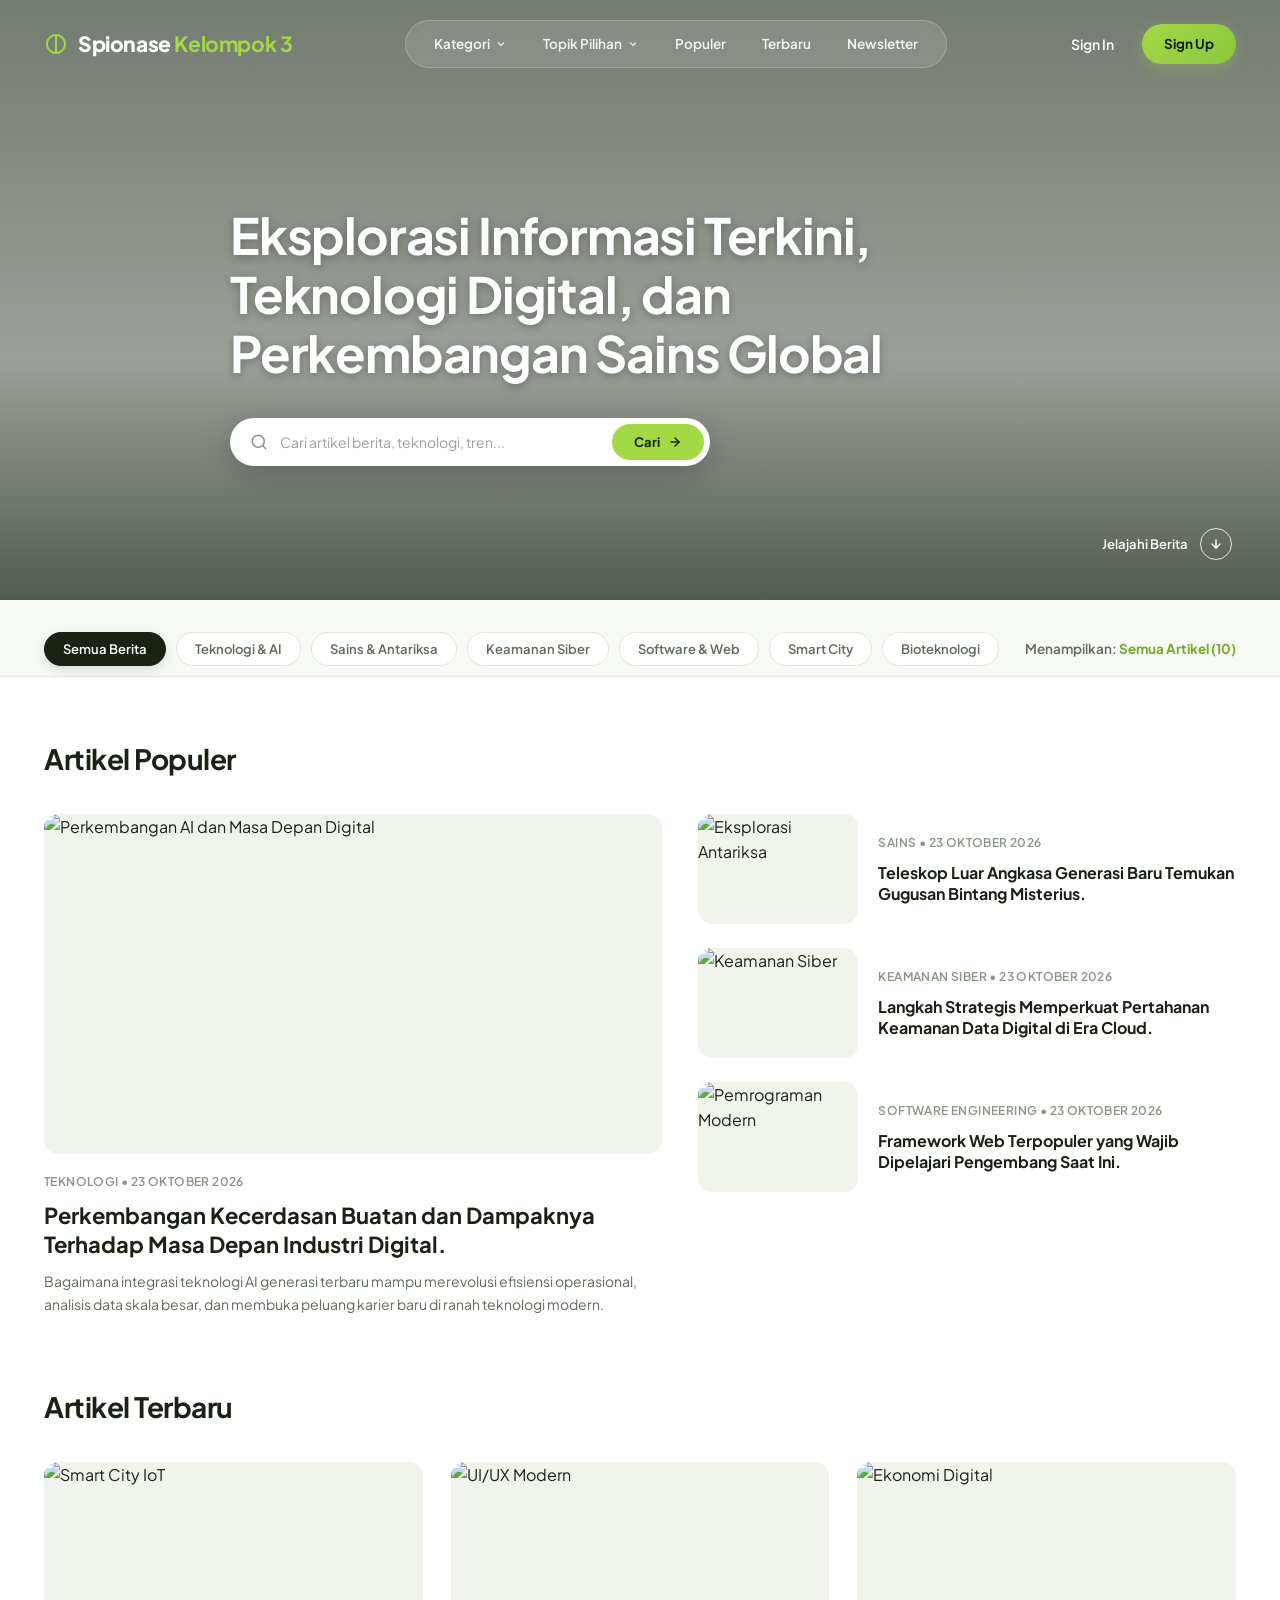
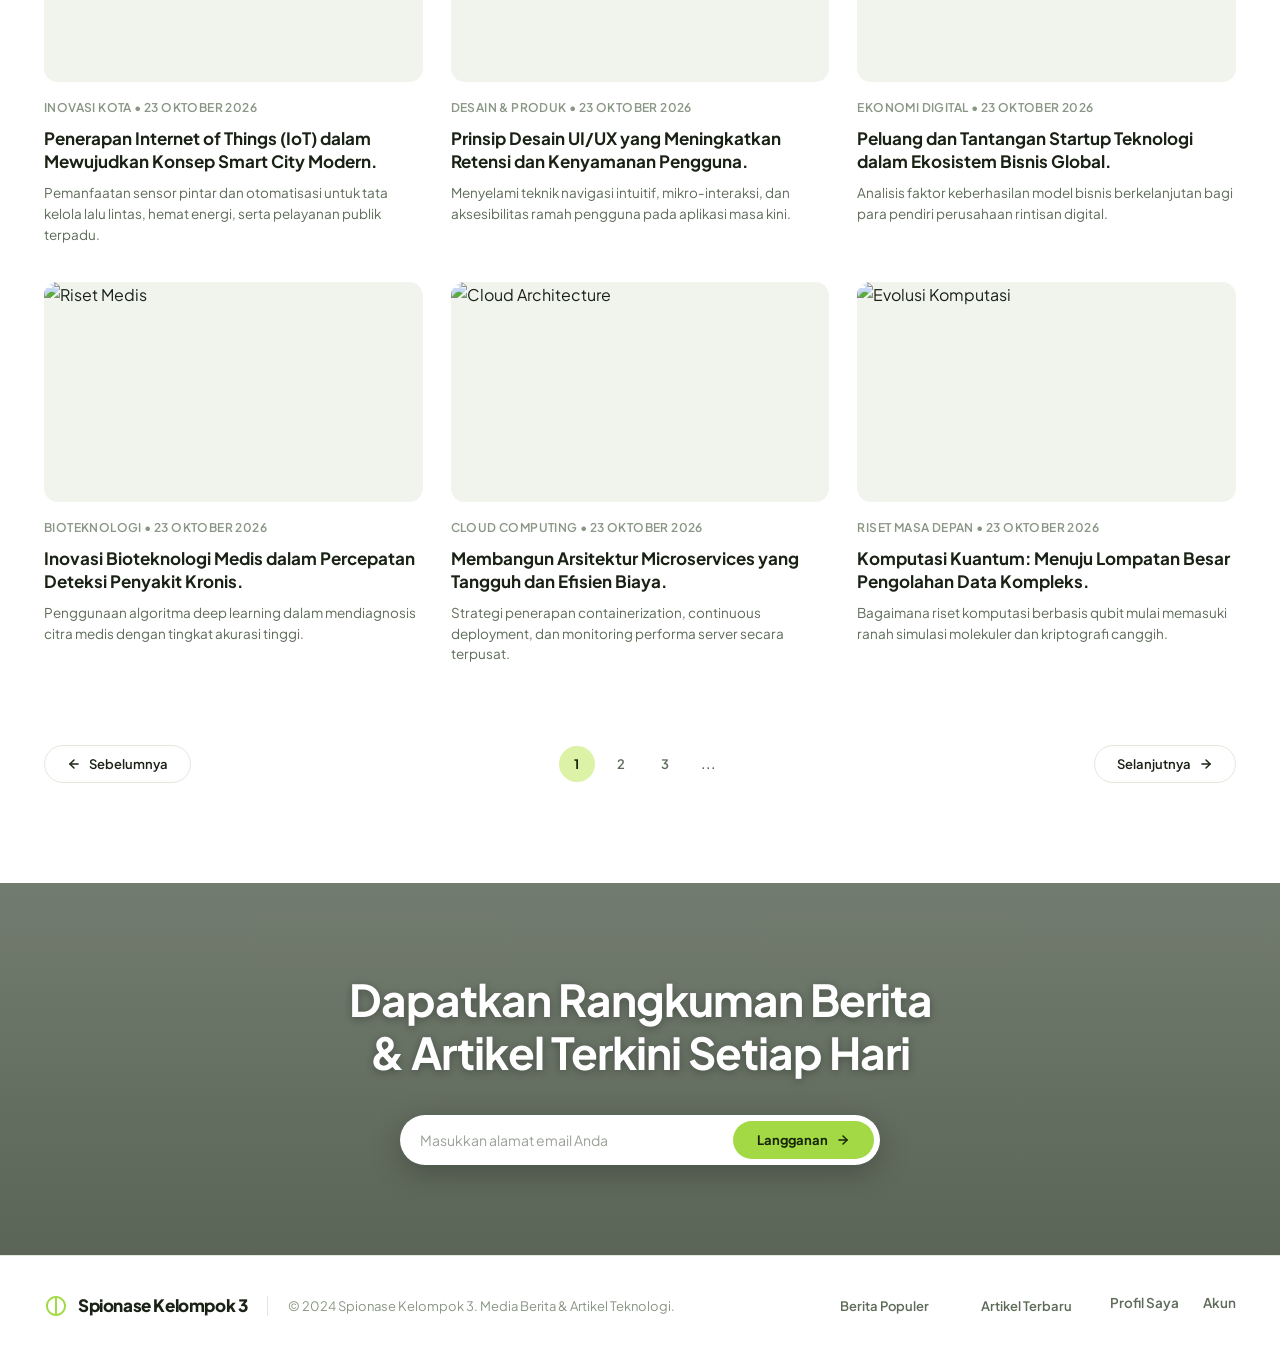
==== index.html @ eb8d232c "first commit" ====
<!DOCTYPE html>
<html lang="en">
<head>
  <meta charset="UTF-8">
  <meta name="viewport" content="width=device-width, initial-scale=1.0">
  <title>Spionase Kelompok 3 - Portal Berita & Artikel Terkini</title>
  <!-- External CSS -->
  <link rel="stylesheet" href="style.css">
  <!-- Supabase JS Client Library via CDN -->
  <script src="https://cdn.jsdelivr.net/npm/@supabase/supabase-js@2"></script>
  <!-- Supabase Configuration -->
  <script src="supabase-config.js"></script>
</head>
<body>

  <!-- ================= Header & Interactive Navigation ================= -->
  <header class="header">
    <div class="container header-container">
      <a href="index.html" class="logo">
        <svg class="logo-icon" viewBox="0 0 24 24">
          <path d="M12 2C6.48 2 2 6.48 2 12C2 17.52 6.48 22 12 22C17.52 22 22 17.52 22 12C22 6.48 17.52 2 12 2ZM11 19.93C7.05 19.43 4 16.05 4 12C4 7.95 7.05 4.57 11 4.07V19.93ZM13 4.07C16.95 4.57 20 7.95 20 12C20 16.05 16.95 19.43 13 19.93V4.07Z"/>
        </svg>
        <span>Spionase <span class="logo-accent">Kelompok 3</span></span>
      </a>

      <!-- Interactive Functional Navigation -->
      <nav class="nav-links">
        <!-- Kategori Dropdown -->
        <div class="nav-item-dropdown">
          <button type="button" class="nav-link">
            Kategori
            <svg viewBox="0 0 24 24" fill="none" stroke="currentColor" stroke-width="2.5"><polyline points="6 9 12 15 18 9"></polyline></svg>
          </button>
          <div class="nav-dropdown-menu">
            <button type="button" class="dropdown-link-item" onclick="applyCategoryFilter('TEKNOLOGI')">🤖 Teknologi & AI</button>
            <button type="button" class="dropdown-link-item" onclick="applyCategoryFilter('SAINS')">🔭 Sains & Antariksa</button>
            <button type="button" class="dropdown-link-item" onclick="applyCategoryFilter('KEAMANAN SIBER')">🛡️ Keamanan Siber</button>
            <button type="button" class="dropdown-link-item" onclick="applyCategoryFilter('SOFTWARE ENGINEERING')">💻 Software & Web</button>
            <button type="button" class="dropdown-link-item" onclick="applyCategoryFilter('INOVASI KOTA')">🏙️ Smart City & IoT</button>
            <button type="button" class="dropdown-link-item" onclick="applyCategoryFilter('BIOTEKNOLOGI')">🧬 Bioteknologi Medis</button>
          </div>
        </div>

        <!-- Topik Pilihan Dropdown -->
        <div class="nav-item-dropdown">
          <button type="button" class="nav-link">
            Topik Pilihan
            <svg viewBox="0 0 24 24" fill="none" stroke="currentColor" stroke-width="2.5"><polyline points="6 9 12 15 18 9"></polyline></svg>
          </button>
          <div class="nav-dropdown-menu">
            <button type="button" class="dropdown-link-item" onclick="showTopic('popular')">🔥 Artikel Populer</button>
            <button type="button" class="dropdown-link-item" onclick="showTopic('latest')">⚡ Artikel Terbaru</button>
            <button type="button" class="dropdown-link-item" onclick="applyCategoryFilter('ALL')">📑 Semua Kategori</button>
          </div>
        </div>

        <button type="button" class="nav-link" onclick="showTopic('popular')">Populer</button>
        <button type="button" class="nav-link" onclick="showTopic('latest')">Terbaru</button>
        <a href="#newsletter" class="nav-link">Newsletter</a>
      </nav>

      <div class="header-auth">
        <a href="auth.html?mode=signin" class="btn-sign-in">Sign In</a>
        <a href="auth.html?mode=signup" class="btn-sign-up">Sign Up</a>
      </div>
    </div>
  </header>

  <!-- ================= Hero Section ================= -->
  <section class="hero">
    <div class="container">
      <div class="hero-content">
        <h1 class="hero-title">Eksplorasi Informasi Terkini, Teknologi Digital, dan Perkembangan Sains Global</h1>
        <div class="hero-search-wrapper">
          <form class="search-box" onsubmit="handleSearchSubmit(event)">
            <svg class="search-icon" viewBox="0 0 24 24" fill="none" stroke="currentColor" stroke-width="2" stroke-linecap="round" stroke-linejoin="round">
              <circle cx="11" cy="11" r="8"></circle>
              <line x1="21" y1="21" x2="16.65" y2="16.65"></line>
            </svg>
            <input type="text" id="mainSearchInput" placeholder="Cari artikel berita, teknologi, tren..." oninput="handleLiveSearch(this.value)">
            <button type="submit" class="btn-search">
              <span>Cari</span>
              <svg viewBox="0 0 24 24" fill="none" stroke="currentColor" stroke-width="2.5" stroke-linecap="round" stroke-linejoin="round">
                <line x1="5" y1="12" x2="19" y2="12"></line>
                <polyline points="12 5 19 12 12 19"></polyline>
              </svg>
            </button>
          </form>
        </div>
      </div>
    </div>
    <a href="#articleFeedArea" class="hero-explore" onclick="scrollToArticles(event)">
      <span>Jelajahi Berita</span>
      <div class="arrow-circle">
        <svg width="14" height="14" viewBox="0 0 24 24" fill="none" stroke="currentColor" stroke-width="2.5" stroke-linecap="round" stroke-linejoin="round">
          <line x1="12" y1="5" x2="12" y2="19"></line>
          <polyline points="19 12 12 19 5 12"></polyline>
        </svg>
      </div>
    </a>
  </section>

  <!-- ================= Interactive Category Filter Pill Bar ================= -->
  <div class="category-filter-section" id="articleFeedArea">
    <div class="container category-filter-container">
      <div class="category-filter-pills">
        <button type="button" class="filter-pill active" onclick="applyCategoryFilter('ALL', this)">Semua Berita</button>
        <button type="button" class="filter-pill" onclick="applyCategoryFilter('TEKNOLOGI', this)">Teknologi & AI</button>
        <button type="button" class="filter-pill" onclick="applyCategoryFilter('SAINS', this)">Sains & Antariksa</button>
        <button type="button" class="filter-pill" onclick="applyCategoryFilter('KEAMANAN SIBER', this)">Keamanan Siber</button>
        <button type="button" class="filter-pill" onclick="applyCategoryFilter('SOFTWARE ENGINEERING', this)">Software & Web</button>
        <button type="button" class="filter-pill" onclick="applyCategoryFilter('INOVASI KOTA', this)">Smart City</button>
        <button type="button" class="filter-pill" onclick="applyCategoryFilter('BIOTEKNOLOGI', this)">Bioteknologi</button>
      </div>

      <div class="filter-status-text" id="filterStatusLabel">
        Menampilkan: <strong>Semua Artikel (10)</strong>
      </div>
    </div>
  </div>

  <!-- ================= Popular Articles Section ================= -->
  <section class="section" id="popularSection">
    <div class="container">
      <h2 class="section-title" id="popularTitle">Artikel Populer</h2>
      
      <div class="popular-grid" id="popularGrid">
        <!-- Main Featured Article -->
        <a href="article.html?id=1" class="article-link article-item" data-category="TEKNOLOGI" data-title="Perkembangan Kecerdasan Buatan dan Dampaknya Terhadap Masa Depan Industri Digital">
          <article class="featured-card">
            <div class="featured-img-wrap">
              <img src="https://images.unsplash.com/photo-1518770660439-4636190af475?auto=format&fit=crop&w=900&q=80" alt="Perkembangan AI dan Masa Depan Digital">
            </div>
            <span class="article-date">TEKNOLOGI • 23 OKTOBER 2026</span>
            <h3 class="featured-title">Perkembangan Kecerdasan Buatan dan Dampaknya Terhadap Masa Depan Industri Digital.</h3>
            <p class="featured-desc">Bagaimana integrasi teknologi AI generasi terbaru mampu merevolusi efisiensi operasional, analisis data skala besar, dan membuka peluang karier baru di ranah teknologi modern.</p>
          </article>
        </a>

        <!-- Side Stacked Articles -->
        <div class="side-articles-list">
          <a href="article.html?id=2" class="article-link article-item" data-category="SAINS" data-title="Teleskop Luar Angkasa Generasi Baru Temukan Gugusan Bintang Misterius">
            <article class="side-card">
              <div class="side-img-wrap">
                <img src="https://images.unsplash.com/photo-1451187580459-43490279c0fa?auto=format&fit=crop&w=400&q=80" alt="Eksplorasi Antariksa">
              </div>
              <div class="side-content">
                <span class="article-date">SAINS • 23 OKTOBER 2026</span>
                <h4 class="side-title">Teleskop Luar Angkasa Generasi Baru Temukan Gugusan Bintang Misterius.</h4>
              </div>
            </article>
          </a>

          <a href="article.html?id=3" class="article-link article-item" data-category="KEAMANAN SIBER" data-title="Langkah Strategis Memperkuat Pertahanan Keamanan Data Digital di Era Cloud">
            <article class="side-card">
              <div class="side-img-wrap">
                <img src="https://images.unsplash.com/photo-1550751827-4bd374c3f58b?auto=format&fit=crop&w=400&q=80" alt="Keamanan Siber">
              </div>
              <div class="side-content">
                <span class="article-date">KEAMANAN SIBER • 23 OKTOBER 2026</span>
                <h4 class="side-title">Langkah Strategis Memperkuat Pertahanan Keamanan Data Digital di Era Cloud.</h4>
              </div>
            </article>
          </a>

          <a href="article.html?id=4" class="article-link article-item" data-category="SOFTWARE ENGINEERING" data-title="Framework Web Terpopuler yang Wajib Dipelajari Pengembang Saat Ini">
            <article class="side-card">
              <div class="side-img-wrap">
                <img src="https://images.unsplash.com/photo-1498050108023-c5249f4df085?auto=format&fit=crop&w=400&q=80" alt="Pemrograman Modern">
              </div>
              <div class="side-content">
                <span class="article-date">SOFTWARE ENGINEERING • 23 OKTOBER 2026</span>
                <h4 class="side-title">Framework Web Terpopuler yang Wajib Dipelajari Pengembang Saat Ini.</h4>
              </div>
            </article>
          </a>
        </div>
      </div>
    </div>
  </section>

  <!-- ================= Latest Articles Section ================= -->
  <section class="section latest-section" id="latestSection">
    <div class="container">
      <h2 class="section-title" id="latestTitle">Artikel Terbaru</h2>

      <div class="latest-grid" id="latestGrid">
        <!-- Card 1 -->
        <a href="article.html?id=5" class="article-link article-item" data-category="INOVASI KOTA" data-title="Penerapan Internet of Things IoT dalam Mewujudkan Konsep Smart City Modern">
          <article class="latest-card">
            <div class="latest-img-wrap">
              <img src="https://images.unsplash.com/photo-1526374965328-7f61d4dc18c5?auto=format&fit=crop&w=600&q=80" alt="Smart City IoT">
            </div>
            <span class="article-date">INOVASI KOTA • 23 OKTOBER 2026</span>
            <h4 class="latest-title">Penerapan Internet of Things (IoT) dalam Mewujudkan Konsep Smart City Modern.</h4>
            <p class="latest-desc">Pemanfaatan sensor pintar dan otomatisasi untuk tata kelola lalu lintas, hemat energi, serta pelayanan publik terpadu.</p>
          </article>
        </a>

        <!-- Card 2 -->
        <a href="article.html?id=6" class="article-link article-item" data-category="DESAIN & PRODUK" data-title="Prinsip Desain UI UX yang Meningkatkan Retensi dan Kenyamanan Pengguna">
          <article class="latest-card">
            <div class="latest-img-wrap">
              <img src="https://images.unsplash.com/photo-1531403009284-440f080d1e12?auto=format&fit=crop&w=600&q=80" alt="UI/UX Modern">
            </div>
            <span class="article-date">DESAIN & PRODUK • 23 OKTOBER 2026</span>
            <h4 class="latest-title">Prinsip Desain UI/UX yang Meningkatkan Retensi dan Kenyamanan Pengguna.</h4>
            <p class="latest-desc">Menyelami teknik navigasi intuitif, mikro-interaksi, dan aksesibilitas ramah pengguna pada aplikasi masa kini.</p>
          </article>
        </a>

        <!-- Card 3 -->
        <a href="article.html?id=7" class="article-link article-item" data-category="EKONOMI DIGITAL" data-title="Peluang dan Tantangan Startup Teknologi dalam Ekosistem Bisnis Global">
          <article class="latest-card">
            <div class="latest-img-wrap">
              <img src="https://images.unsplash.com/photo-1579546929518-9e396f3cc809?auto=format&fit=crop&w=600&q=80" alt="Ekonomi Digital">
            </div>
            <span class="article-date">EKONOMI DIGITAL • 23 OKTOBER 2026</span>
            <h4 class="latest-title">Peluang dan Tantangan Startup Teknologi dalam Ekosistem Bisnis Global.</h4>
            <p class="latest-desc">Analisis faktor keberhasilan model bisnis berkelanjutan bagi para pendiri perusahaan rintisan digital.</p>
          </article>
        </a>

        <!-- Card 4 -->
        <a href="article.html?id=8" class="article-link article-item" data-category="BIOTEKNOLOGI" data-title="Inovasi Bioteknologi Medis dalam Percepatan Deteksi Penyakit Kronis">
          <article class="latest-card">
            <div class="latest-img-wrap">
              <img src="https://images.unsplash.com/photo-1532094349884-543bc11b234d?auto=format&fit=crop&w=600&q=80" alt="Riset Medis">
            </div>
            <span class="article-date">BIOTEKNOLOGI • 23 OKTOBER 2026</span>
            <h4 class="latest-title">Inovasi Bioteknologi Medis dalam Percepatan Deteksi Penyakit Kronis.</h4>
            <p class="latest-desc">Penggunaan algoritma deep learning dalam mendiagnosis citra medis dengan tingkat akurasi tinggi.</p>
          </article>
        </a>

        <!-- Card 5 -->
        <a href="article.html?id=9" class="article-link article-item" data-category="CLOUD COMPUTING" data-title="Membangun Arsitektur Microservices yang Tangguh dan Efisien Biaya">
          <article class="latest-card">
            <div class="latest-img-wrap">
              <img src="https://images.unsplash.com/photo-1555066931-4365d14bab8c?auto=format&fit=crop&w=600&q=80" alt="Cloud Architecture">
            </div>
            <span class="article-date">CLOUD COMPUTING • 23 OKTOBER 2026</span>
            <h4 class="latest-title">Membangun Arsitektur Microservices yang Tangguh dan Efisien Biaya.</h4>
            <p class="latest-desc">Strategi penerapan containerization, continuous deployment, dan monitoring performa server secara terpusat.</p>
          </article>
        </a>

        <!-- Card 6 -->
        <a href="article.html?id=10" class="article-link article-item" data-category="RISET MASA DEPAN" data-title="Komputasi Kuantum Menuju Lompatan Besar Pengolahan Data Kompleks">
          <article class="latest-card">
            <div class="latest-img-wrap">
              <img src="https://images.unsplash.com/photo-1507668077129-56e32842fceb?auto=format&fit=crop&w=600&q=80" alt="Evolusi Komputasi">
            </div>
            <span class="article-date">RISET MASA DEPAN • 23 OKTOBER 2026</span>
            <h4 class="latest-title">Komputasi Kuantum: Menuju Lompatan Besar Pengolahan Data Kompleks.</h4>
            <p class="latest-desc">Bagaimana riset komputasi berbasis qubit mulai memasuki ranah simulasi molekuler dan kriptografi canggih.</p>
          </article>
        </a>
      </div>

      <!-- Zero search results container -->
      <div id="noResultsBox" class="empty-state-box" style="display: none;">
        <h3>🔍 Artikel Tidak Ditemukan</h3>
        <p>Coba gunakan kata kunci lain atau pilih kategori "Semua Berita" untuk melihat seluruh artikel.</p>
      </div>

      <!-- Pagination Controls -->
      <div class="pagination-wrapper" id="paginationBox">
        <button class="page-nav-btn" type="button" onclick="alert('Anda berada di halaman pertama.')">
          <svg viewBox="0 0 24 24" fill="none" stroke="currentColor" stroke-width="2.5" stroke-linecap="round" stroke-linejoin="round">
            <line x1="19" y1="12" x2="5" y2="12"></line>
            <polyline points="12 19 5 12 12 5"></polyline>
          </svg>
          <span>Sebelumnya</span>
        </button>

        <div class="page-numbers">
          <span class="page-num active">1</span>
          <span class="page-num">2</span>
          <span class="page-num">3</span>
          <span class="page-num dots">...</span>
        </div>

        <button class="page-nav-btn" type="button" onclick="alert('Semua 10 artikel sedang ditampilkan.')">
          <span>Selanjutnya</span>
          <svg viewBox="0 0 24 24" fill="none" stroke="currentColor" stroke-width="2.5" stroke-linecap="round" stroke-linejoin="round">
            <line x1="5" y1="12" x2="19" y2="12"></line>
            <polyline points="12 5 19 12 12 19"></polyline>
          </svg>
        </button>
      </div>
    </div>
  </section>

  <!-- ================= CTA Section ================= -->
  <section class="cta-banner" id="newsletter">
    <div class="container">
      <h2 class="cta-title">Dapatkan Rangkuman Berita<br>& Artikel Terkini Setiap Hari</h2>
      
      <div class="cta-form-wrapper">
        <form class="cta-form" action="#" method="post" onsubmit="event.preventDefault(); alert('Terima kasih! Anda telah berlangganan newsletter Spionase Kelompok 3.');">
          <input type="email" placeholder="Masukkan alamat email Anda" required>
          <button type="submit" class="btn-join">
            <span>Langganan</span>
            <svg viewBox="0 0 24 24" fill="none" stroke="currentColor" stroke-width="2.5" stroke-linecap="round" stroke-linejoin="round">
              <line x1="5" y1="12" x2="19" y2="12"></line>
              <polyline points="12 5 19 12 12 19"></polyline>
            </svg>
          </button>
        </form>
      </div>
    </div>
  </section>

  <!-- ================= Compact Minimalist Footer ================= -->
  <footer class="footer-compact" id="footer">
    <div class="container footer-compact-inner">
      <div class="footer-compact-brand">
        <a href="index.html" class="logo">
          <svg class="logo-icon" viewBox="0 0 24 24">
            <path d="M12 2C6.48 2 2 6.48 2 12C2 17.52 6.48 22 12 22C17.52 22 22 17.52 22 12C22 6.48 17.52 2 12 2ZM11 19.93C7.05 19.43 4 16.05 4 12C4 7.95 7.05 4.57 11 4.07V19.93ZM13 4.07C16.95 4.57 20 7.95 20 12C20 16.05 16.95 19.43 13 19.93V4.07Z"/>
          </svg>
          <span>Spionase Kelompok 3</span>
        </a>
        <p>&copy; 2024 Spionase Kelompok 3. Media Berita & Artikel Teknologi.</p>
      </div>
      <div class="footer-compact-links">
        <button type="button" class="nav-link" style="color: var(--text-muted); font-size:13px;" onclick="showTopic('popular')">Berita Populer</button>
        <button type="button" class="nav-link" style="color: var(--text-muted); font-size:13px;" onclick="showTopic('latest')">Artikel Terbaru</button>
        <a href="profile.html">Profil Saya</a>
        <a href="auth.html?mode=signin">Akun</a>
      </div>
    </div>
  </footer>

  <!-- Auth Script -->
  <script src="auth.js"></script>

  <!-- ================= Interactive Filtering & Search Script ================= -->
  <script>
    let currentCategory = 'ALL';
    let currentSearchQuery = '';

    // Scroll helper
    function scrollToArticles(e) {
      if (e) e.preventDefault();
      document.getElementById('articleFeedArea').scrollIntoView({ behavior: 'smooth' });
    }

    // Filter by category
    function applyCategoryFilter(categoryKey, clickedBtn = null) {
      currentCategory = categoryKey.toUpperCase();
      
      // Update active state on filter pills
      const pills = document.querySelectorAll('.filter-pill');
      pills.forEach(pill => {
        const text = pill.textContent.toUpperCase();
        if (
          (currentCategory === 'ALL' && text.includes('SEMUA')) ||
          (currentCategory !== 'ALL' && text.includes(currentCategory.split(' ')[0]))
        ) {
          pill.classList.add('active');
        } else {
          pill.classList.remove('active');
        }
      });

      // Show both popular and latest sections for filtered view
      document.getElementById('popularSection').style.display = 'block';
      document.getElementById('latestSection').style.display = 'block';

      renderFilteredArticles();
      scrollToArticles();
    }

    // Show specific topic (Popular vs Latest)
    function showTopic(topicType) {
      currentCategory = 'ALL';
      currentSearchQuery = '';
      document.getElementById('mainSearchInput').value = '';

      if (topicType === 'popular') {
        document.getElementById('popularSection').style.display = 'block';
        document.getElementById('latestSection').style.display = 'none';
        document.getElementById('filterStatusLabel').innerHTML = 'Menampilkan: <strong>Topik Populer (4)</strong>';
        document.getElementById('popularSection').scrollIntoView({ behavior: 'smooth' });
      } else if (topicType === 'latest') {
        document.getElementById('popularSection').style.display = 'none';
        document.getElementById('latestSection').style.display = 'block';
        document.getElementById('filterStatusLabel').innerHTML = 'Menampilkan: <strong>Artikel Terbaru (6)</strong>';
        document.getElementById('latestSection').scrollIntoView({ behavior: 'smooth' });
      }
    }

    // Live search input
    function handleLiveSearch(query) {
      currentSearchQuery = query.trim().toLowerCase();
      renderFilteredArticles();
    }

    function handleSearchSubmit(e) {
      e.preventDefault();
      const val = document.getElementById('mainSearchInput').value;
      handleLiveSearch(val);
      scrollToArticles();
    }

    // Filter logic
    function renderFilteredArticles() {
      const allArticles = document.querySelectorAll('.article-item');
      let visibleCount = 0;

      allArticles.forEach(item => {
        const cat = (item.getAttribute('data-category') || '').toUpperCase();
        const title = (item.getAttribute('data-title') || '').toLowerCase();
        const text = item.textContent.toLowerCase();

        const matchCategory = (currentCategory === 'ALL') || cat.includes(currentCategory);
        const matchSearch = (!currentSearchQuery) || title.includes(currentSearchQuery) || text.includes(currentSearchQuery) || cat.toLowerCase().includes(currentSearchQuery);

        if (matchCategory && matchSearch) {
          item.style.display = 'block';
          visibleCount++;
        } else {
          item.style.display = 'none';
        }
      });

      // Update status text
      const statusLabel = document.getElementById('filterStatusLabel');
      const noResultsBox = document.getElementById('noResultsBox');
      const paginationBox = document.getElementById('paginationBox');

      if (currentCategory === 'ALL' && !currentSearchQuery) {
        statusLabel.innerHTML = `Menampilkan: <strong>Semua Artikel (${visibleCount})</strong>`;
      } else {
        const label = currentCategory !== 'ALL' ? currentCategory : `Pencarian "${currentSearchQuery}"`;
        statusLabel.innerHTML = `Hasil Kategori <strong>${label}</strong>: (${visibleCount} artikel)`;
      }

      if (visibleCount === 0) {
        noResultsBox.style.display = 'block';
        paginationBox.style.display = 'none';
      } else {
        noResultsBox.style.display = 'none';
        paginationBox.style.display = 'flex';
      }
    }

    // Check query params on page load (e.g. index.html?category=TEKNOLOGI)
    document.addEventListener('DOMContentLoaded', () => {
      const urlParams = new URLSearchParams(window.location.search);
      const catParam = urlParams.get('category');
      const qParam = urlParams.get('q');

      if (catParam) {
        applyCategoryFilter(catParam);
      } else if (qParam) {
        document.getElementById('mainSearchInput').value = qParam;
        handleLiveSearch(qParam);
      }
    });
  </script>
</body>
</html>
---- style.css ----
/* ==========================================================================
   Spionase Kelompok 3 - Modern Articles & News Website Stylesheet
   Fully functional filtering, search, and responsive layout
   ========================================================================== */

@import url('https://fonts.googleapis.com/css2?family=Plus+Jakarta+Sans:ital,wght@0,300;0,400;0,500;0,600;0,700;0,800;1,400&display=swap');

:root {
  --primary-green: #76a928;
  --primary-hover: #659320;
  --accent-lime: #a3d944;
  --text-dark: #1a2215;
  --text-muted: #5e6b59;
  --text-subtle: #8a9685;
  --border-color: #e2e8dc;
  --card-bg: #ffffff;
  --body-bg: #ffffff;
  --font-family: 'Plus Jakarta Sans', -apple-system, BlinkMacSystemFont, 'Segoe UI', Roboto, sans-serif;
  --radius-sm: 8px;
  --radius-md: 14px;
  --radius-lg: 20px;
  --radius-pill: 9999px;
  --shadow-sm: 0 2px 8px rgba(0, 0, 0, 0.04);
  --shadow-md: 0 10px 30px rgba(0, 0, 0, 0.08);
  --transition: all 0.25s cubic-bezier(0.16, 1, 0.3, 1);
}

/* Base Reset */
* {
  margin: 0;
  padding: 0;
  box-sizing: border-box;
}

html {
  scroll-behavior: smooth;
}

body {
  font-family: var(--font-family);
  color: var(--text-dark);
  background-color: var(--body-bg);
  line-height: 1.6;
  -webkit-font-smoothing: antialiased;
  -moz-osx-font-smoothing: grayscale;
}

img {
  max-width: 100%;
  height: auto;
  display: block;
}

a {
  text-decoration: none;
  color: inherit;
  transition: var(--transition);
}

ul {
  list-style: none;
}

button, input, select, textarea {
  font-family: inherit;
}

.container {
  max-width: 1240px;
  margin: 0 auto;
  padding: 0 24px;
}

/* ==========================================================================
   Header & Interactive Navigation
   ========================================================================== */
.header {
  position: absolute;
  top: 0;
  left: 0;
  width: 100%;
  z-index: 100;
  padding: 20px 0;
  transition: var(--transition);
}

.header.header-solid {
  position: sticky;
  top: 0;
  background-color: #15220f;
  box-shadow: 0 4px 20px rgba(0, 0, 0, 0.15);
  padding: 16px 0;
}

.header-container {
  display: flex;
  align-items: center;
  justify-content: space-between;
}

/* Brand Logo */
.logo {
  display: flex;
  align-items: center;
  gap: 10px;
  font-size: 21px;
  font-weight: 800;
  color: #ffffff;
  letter-spacing: -0.4px;
}

.logo-accent {
  color: var(--accent-lime);
  font-weight: 700;
}

.logo-icon {
  width: 24px;
  height: 24px;
  fill: var(--accent-lime);
}

/* Nav Menu with Interactive Dropdowns */
.nav-links {
  display: flex;
  align-items: center;
  gap: 8px;
  background: rgba(255, 255, 255, 0.12);
  backdrop-filter: blur(12px);
  padding: 6px 14px;
  border-radius: var(--radius-pill);
  border: 1px solid rgba(255, 255, 255, 0.2);
}

.nav-item-dropdown {
  position: relative;
}

.nav-link {
  color: rgba(255, 255, 255, 0.9);
  font-size: 13.5px;
  font-weight: 600;
  display: flex;
  align-items: center;
  gap: 5px;
  padding: 6px 14px;
  border-radius: var(--radius-pill);
  cursor: pointer;
  background: none;
  border: none;
  transition: var(--transition);
}

.nav-link:hover,
.nav-link.active {
  color: #ffffff;
  background: rgba(255, 255, 255, 0.18);
}

.nav-link svg {
  width: 12px;
  height: 12px;
  opacity: 0.85;
  transition: transform 0.2s ease;
}

.nav-item-dropdown:hover .nav-link svg {
  transform: rotate(180deg);
}

/* Dropdown Menu Popup */
.nav-dropdown-menu {
  position: absolute;
  top: calc(100% + 10px);
  left: 0;
  width: 210px;
  background: #ffffff;
  border-radius: var(--radius-md);
  box-shadow: 0 12px 35px rgba(0, 0, 0, 0.15);
  border: 1px solid var(--border-color);
  padding: 8px 0;
  display: none;
  z-index: 200;
  animation: fadeInDown 0.2s cubic-bezier(0.16, 1, 0.3, 1);
}

.nav-item-dropdown:hover .nav-dropdown-menu {
  display: block;
}

.dropdown-link-item {
  display: flex;
  align-items: center;
  gap: 8px;
  padding: 9px 18px;
  font-size: 13px;
  font-weight: 600;
  color: var(--text-dark);
  cursor: pointer;
  background: none;
  border: none;
  width: 100%;
  text-align: left;
  transition: var(--transition);
}

.dropdown-link-item:hover {
  background-color: #f4f8ee;
  color: var(--primary-green);
  padding-left: 22px;
}

/* Auth Buttons */
.header-auth {
  display: flex;
  align-items: center;
  gap: 16px;
}

.btn-sign-in {
  color: #ffffff;
  font-size: 14px;
  font-weight: 600;
  padding: 8px 12px;
  transition: var(--transition);
}

.btn-sign-in:hover {
  color: var(--accent-lime);
}

.btn-sign-up {
  background: linear-gradient(135deg, var(--accent-lime), #8cc63f);
  color: #14200d;
  font-size: 13.5px;
  font-weight: 700;
  padding: 9px 22px;
  border-radius: var(--radius-pill);
  box-shadow: 0 4px 15px rgba(163, 217, 68, 0.3);
  transition: var(--transition);
}

.btn-sign-up:hover {
  transform: translateY(-2px);
  box-shadow: 0 6px 20px rgba(163, 217, 68, 0.45);
}

/* User Profile Badge (Logged In) */
.user-menu-wrapper {
  position: relative;
}

.user-profile-badge {
  display: flex;
  align-items: center;
  gap: 10px;
  background: rgba(255, 255, 255, 0.18);
  backdrop-filter: blur(8px);
  padding: 5px 14px 5px 6px;
  border-radius: var(--radius-pill);
  cursor: pointer;
  border: 1px solid rgba(255, 255, 255, 0.25);
  color: #ffffff;
  transition: var(--transition);
}

.user-profile-badge:hover {
  background: rgba(255, 255, 255, 0.28);
}

.nav-user-avatar {
  width: 32px;
  height: 32px;
  border-radius: 50%;
  object-fit: cover;
  border: 1.5px solid var(--accent-lime);
}

.nav-user-name {
  font-size: 14px;
  font-weight: 700;
}

.user-dropdown-menu {
  position: absolute;
  top: calc(100% + 12px);
  right: 0;
  width: 240px;
  background: #ffffff;
  border-radius: var(--radius-md);
  box-shadow: 0 12px 35px rgba(0, 0, 0, 0.15);
  border: 1px solid var(--border-color);
  padding: 12px 0;
  display: none;
  z-index: 200;
  animation: fadeInDown 0.2s cubic-bezier(0.16, 1, 0.3, 1);
}

.user-dropdown-menu.show {
  display: block;
}

@keyframes fadeInDown {
  from { opacity: 0; transform: translateY(-8px); }
  to { opacity: 1; transform: translateY(0); }
}

.dropdown-user-info {
  padding: 8px 18px 12px;
}

.user-fullname {
  display: block;
  font-size: 14.5px;
  font-weight: 700;
  color: var(--text-dark);
}

.user-role-tag {
  display: inline-block;
  background: #f0f7e6;
  color: #5b8c1d;
  font-size: 11px;
  font-weight: 700;
  padding: 2px 8px;
  border-radius: var(--radius-pill);
  margin: 4px 0 2px;
}

.user-email-text {
  display: block;
  font-size: 12px;
  color: var(--text-muted);
  word-break: break-all;
}

.dropdown-divider {
  height: 1px;
  background-color: var(--border-color);
  margin: 6px 0;
}

.dropdown-item {
  display: flex;
  align-items: center;
  gap: 10px;
  padding: 10px 18px;
  font-size: 13.5px;
  font-weight: 600;
  color: var(--text-dark);
  background: none;
  border: none;
  width: 100%;
  text-align: left;
  cursor: pointer;
  transition: var(--transition);
}

.dropdown-item:hover {
  background-color: #f7f9f5;
  color: var(--primary-green);
}

.dropdown-item.logout-btn {
  color: #dc3545;
}

/* ==========================================================================
   Hero Section
   ========================================================================== */
.hero {
  position: relative;
  min-height: 600px;
  background: linear-gradient(180deg, rgba(16, 28, 12, 0.58) 0%, rgba(16, 28, 12, 0.42) 60%, rgba(16, 28, 12, 0.72) 100%),
              url('https://images.unsplash.com/photo-1518770660439-4636190af475?auto=format&fit=crop&w=1920&q=80') center/cover no-repeat;
  display: flex;
  align-items: center;
  padding: 160px 0 90px;
  color: #ffffff;
}

.hero-content {
  max-width: 820px;
}

.hero-title {
  font-size: 50px;
  font-weight: 700;
  line-height: 1.18;
  letter-spacing: -1.2px;
  margin-bottom: 36px;
  text-shadow: 0 2px 8px rgba(0, 0, 0, 0.3);
}

.hero-search-wrapper {
  position: relative;
  max-width: 480px;
}

.search-box {
  display: flex;
  align-items: center;
  background: #ffffff;
  border-radius: var(--radius-pill);
  padding: 6px 6px 6px 20px;
  box-shadow: 0 8px 30px rgba(0, 0, 0, 0.2);
}

.search-box .search-icon {
  width: 18px;
  height: 18px;
  color: #8c9388;
  margin-right: 12px;
  flex-shrink: 0;
}

.search-box input {
  flex: 1;
  border: none;
  outline: none;
  font-size: 14px;
  color: var(--text-dark);
  background: transparent;
}

.search-box input::placeholder {
  color: #9ba198;
}

.btn-search {
  display: inline-flex;
  align-items: center;
  gap: 8px;
  background-color: var(--accent-lime);
  color: #17240a;
  border: none;
  padding: 10px 22px;
  border-radius: var(--radius-pill);
  font-size: 13px;
  font-weight: 700;
  cursor: pointer;
  transition: var(--transition);
}

.btn-search svg {
  width: 14px;
  height: 14px;
  transition: transform 0.2s;
}

.btn-search:hover {
  background-color: #b7ed4b;
}

.btn-search:hover svg {
  transform: translateX(2px);
}

.hero-explore {
  position: absolute;
  right: 48px;
  bottom: 40px;
  display: flex;
  align-items: center;
  gap: 12px;
  font-size: 13px;
  font-weight: 600;
  color: #ffffff;
  cursor: pointer;
}

.hero-explore .arrow-circle {
  width: 32px;
  height: 32px;
  border-radius: 50%;
  border: 1.5px solid rgba(255, 255, 255, 0.8);
  display: flex;
  align-items: center;
  justify-content: center;
  transition: var(--transition);
}

.hero-explore:hover .arrow-circle {
  background: #ffffff;
  color: #17240a;
  transform: translateY(3px);
}

/* ==========================================================================
   Category Interactive Filter Pill Bar
   ========================================================================== */
.category-filter-section {
  padding: 32px 0 10px;
  background-color: #f7faf4;
  border-bottom: 1px solid var(--border-color);
}

.category-filter-container {
  display: flex;
  align-items: center;
  justify-content: space-between;
  flex-wrap: wrap;
  gap: 16px;
}

.category-filter-pills {
  display: flex;
  align-items: center;
  gap: 10px;
  flex-wrap: wrap;
}

.filter-pill {
  padding: 8px 18px;
  background: #ffffff;
  border: 1.5px solid var(--border-color);
  border-radius: var(--radius-pill);
  font-size: 13px;
  font-weight: 600;
  color: var(--text-muted);
  cursor: pointer;
  transition: var(--transition);
}

.filter-pill:hover {
  background: #f0f6e8;
  color: var(--text-dark);
  border-color: #cbd8c0;
}

.filter-pill.active {
  background: var(--text-dark);
  color: #ffffff;
  border-color: var(--text-dark);
  box-shadow: 0 4px 12px rgba(0, 0, 0, 0.12);
}

.filter-status-text {
  font-size: 13.5px;
  font-weight: 600;
  color: var(--text-muted);
}

.filter-status-text strong {
  color: var(--primary-green);
}

/* ==========================================================================
   Section Layouts
   ========================================================================== */
.section {
  padding: 60px 0;
}

.section-title {
  font-size: 28px;
  font-weight: 700;
  letter-spacing: -0.5px;
  margin-bottom: 32px;
  color: var(--text-dark);
}

.article-date {
  display: block;
  font-size: 12px;
  font-weight: 600;
  color: var(--text-subtle);
  margin-bottom: 10px;
  text-transform: uppercase;
  letter-spacing: 0.4px;
}

.article-link {
  display: block;
  color: inherit;
  cursor: pointer;
}

/* ==========================================================================
   Popular Articles (2 Columns)
   ========================================================================== */
.popular-grid {
  display: grid;
  grid-template-columns: 1.15fr 1fr;
  gap: 36px;
  align-items: start;
}

.featured-card {
  display: flex;
  flex-direction: column;
}

.featured-img-wrap {
  width: 100%;
  height: 340px;
  border-radius: var(--radius-md);
  overflow: hidden;
  margin-bottom: 18px;
  background-color: #f1f3ed;
}

.featured-img-wrap img {
  width: 100%;
  height: 100%;
  object-fit: cover;
  transition: transform 0.4s ease;
}

.featured-card:hover .featured-img-wrap img {
  transform: scale(1.03);
}

.featured-title {
  font-size: 22px;
  font-weight: 700;
  line-height: 1.3;
  margin-bottom: 12px;
  color: var(--text-dark);
  transition: var(--transition);
}

.featured-card:hover .featured-title {
  color: var(--primary-green);
}

.featured-desc {
  font-size: 14px;
  color: var(--text-muted);
  line-height: 1.6;
}

.side-articles-list {
  display: flex;
  flex-direction: column;
  gap: 24px;
}

.side-card {
  display: flex;
  gap: 20px;
  align-items: center;
}

.side-img-wrap {
  width: 160px;
  height: 110px;
  flex-shrink: 0;
  border-radius: var(--radius-md);
  overflow: hidden;
  background-color: #f1f3ed;
}

.side-img-wrap img {
  width: 100%;
  height: 100%;
  object-fit: cover;
  transition: transform 0.3s ease;
}

.side-card:hover .side-img-wrap img {
  transform: scale(1.05);
}

.side-content {
  flex: 1;
}

.side-title {
  font-size: 16px;
  font-weight: 700;
  line-height: 1.35;
  color: var(--text-dark);
  transition: var(--transition);
}

.side-card:hover .side-title {
  color: var(--primary-green);
}

/* ==========================================================================
   Latest Articles (3x2 Grid)
   ========================================================================== */
.latest-section {
  padding-top: 10px;
}

.latest-grid {
  display: grid;
  grid-template-columns: repeat(3, 1fr);
  gap: 36px 28px;
}

.latest-card {
  display: flex;
  flex-direction: column;
  transition: var(--transition);
}

.latest-img-wrap {
  width: 100%;
  height: 220px;
  border-radius: var(--radius-md);
  overflow: hidden;
  margin-bottom: 16px;
  background-color: #f1f3ed;
}

.latest-img-wrap img {
  width: 100%;
  height: 100%;
  object-fit: cover;
  transition: transform 0.35s ease;
}

.latest-card:hover .latest-img-wrap img {
  transform: scale(1.04);
}

.latest-title {
  font-size: 17px;
  font-weight: 700;
  line-height: 1.35;
  margin-bottom: 10px;
  color: var(--text-dark);
  transition: var(--transition);
}

.latest-card:hover .latest-title {
  color: var(--primary-green);
}

.latest-desc {
  font-size: 13.5px;
  color: var(--text-muted);
  line-height: 1.55;
}

/* Empty search state */
.empty-state-box {
  grid-column: 1 / -1;
  text-align: center;
  padding: 60px 20px;
  background: #f7faf4;
  border-radius: var(--radius-lg);
  border: 1px dashed var(--border-color);
}

.empty-state-box h3 {
  font-size: 20px;
  color: var(--text-dark);
  margin-bottom: 8px;
}

.empty-state-box p {
  font-size: 14px;
  color: var(--text-muted);
}

/* ==========================================================================
   Pagination
   ========================================================================== */
.pagination-wrapper {
  display: flex;
  align-items: center;
  justify-content: space-between;
  margin-top: 56px;
  padding-top: 24px;
}

.page-nav-btn {
  display: inline-flex;
  align-items: center;
  gap: 8px;
  padding: 10px 22px;
  border: 1px solid var(--border-color);
  background-color: #ffffff;
  border-radius: var(--radius-pill);
  font-size: 13px;
  font-weight: 600;
  color: var(--text-dark);
  cursor: pointer;
  transition: var(--transition);
}

.page-nav-btn svg {
  width: 14px;
  height: 14px;
}

.page-nav-btn:hover {
  background-color: #f7f9f5;
  border-color: #cbd4c5;
}

.page-numbers {
  display: flex;
  align-items: center;
  gap: 8px;
}

.page-num {
  width: 36px;
  height: 36px;
  display: flex;
  align-items: center;
  justify-content: center;
  border-radius: 50%;
  font-size: 13px;
  font-weight: 600;
  color: var(--text-muted);
  cursor: pointer;
  transition: var(--transition);
}

.page-num:hover:not(.active):not(.dots) {
  background-color: #f2f5ed;
  color: var(--text-dark);
}

.page-num.active {
  background-color: #dcf2a6;
  color: #17240a;
  font-weight: 700;
}

.page-num.dots {
  cursor: default;
}

/* ==========================================================================
   Call To Action (CTA) Banner
   ========================================================================== */
.cta-banner {
  margin: 40px 0 0;
  position: relative;
  background: linear-gradient(180deg, rgba(20, 36, 15, 0.6) 0%, rgba(20, 36, 15, 0.7) 100%),
              url('https://images.unsplash.com/photo-1518770660439-4636190af475?auto=format&fit=crop&w=1920&q=80') center/cover no-repeat;
  padding: 90px 24px;
  text-align: center;
  color: #ffffff;
}

.cta-title {
  font-size: 44px;
  font-weight: 700;
  line-height: 1.2;
  letter-spacing: -1px;
  margin-bottom: 36px;
  text-shadow: 0 2px 8px rgba(0, 0, 0, 0.3);
}

.cta-form-wrapper {
  max-width: 480px;
  margin: 0 auto;
}

.cta-form {
  display: flex;
  align-items: center;
  background: #ffffff;
  border-radius: var(--radius-pill);
  padding: 6px 6px 6px 20px;
  box-shadow: 0 8px 30px rgba(0, 0, 0, 0.25);
}

.cta-form input {
  flex: 1;
  border: none;
  outline: none;
  font-size: 14px;
  color: var(--text-dark);
  background: transparent;
}

.cta-form input::placeholder {
  color: #9ba198;
}

.btn-join {
  display: inline-flex;
  align-items: center;
  gap: 8px;
  background-color: var(--accent-lime);
  color: #17240a;
  border: none;
  padding: 11px 24px;
  border-radius: var(--radius-pill);
  font-size: 13px;
  font-weight: 700;
  cursor: pointer;
  transition: var(--transition);
}

.btn-join:hover {
  background-color: #b7ed4b;
}

.btn-join svg {
  width: 14px;
  height: 14px;
}

/* ==========================================================================
   Article Detail Page Styles
   ========================================================================== */
.article-detail-header {
  background-color: #17240a;
  padding: 130px 0 60px;
  color: #ffffff;
}

.back-link {
  display: inline-flex;
  align-items: center;
  gap: 8px;
  color: var(--accent-lime);
  font-size: 14px;
  font-weight: 600;
  margin-bottom: 24px;
  transition: var(--transition);
}

.back-link:hover {
  transform: translateX(-4px);
  color: #bdfa4d;
}

.article-category-badge {
  display: inline-block;
  background-color: rgba(164, 220, 55, 0.2);
  color: var(--accent-lime);
  padding: 6px 14px;
  border-radius: var(--radius-pill);
  font-size: 12px;
  font-weight: 700;
  text-transform: uppercase;
  letter-spacing: 0.5px;
  margin-bottom: 16px;
}

.article-detail-title {
  font-size: 42px;
  font-weight: 800;
  line-height: 1.2;
  letter-spacing: -0.8px;
  margin-bottom: 24px;
  max-width: 900px;
}

.article-author-meta {
  display: flex;
  align-items: center;
  gap: 16px;
  font-size: 14px;
  color: rgba(255, 255, 255, 0.8);
}

.author-avatar {
  width: 44px;
  height: 44px;
  border-radius: 50%;
  object-fit: cover;
  border: 2px solid var(--accent-lime);
}

.author-info-text strong {
  display: block;
  color: #ffffff;
  font-size: 14.5px;
}

.article-main-container {
  max-width: 860px;
  margin: -40px auto 80px;
  background: #ffffff;
  border-radius: var(--radius-lg);
  padding: 40px;
  box-shadow: 0 15px 45px rgba(0, 0, 0, 0.08);
  position: relative;
  z-index: 10;
}

.article-hero-img-wrap {
  width: 100%;
  height: 440px;
  border-radius: var(--radius-md);
  overflow: hidden;
  margin-bottom: 36px;
}

.article-hero-img-wrap img {
  width: 100%;
  height: 100%;
  object-fit: cover;
}

.article-content-body {
  font-size: 17px;
  line-height: 1.8;
  color: #2c3528;
}

.article-content-body p {
  margin-bottom: 24px;
}

.article-content-body h3 {
  font-size: 24px;
  font-weight: 700;
  color: var(--text-dark);
  margin: 36px 0 16px;
}

.article-content-body blockquote {
  border-left: 4px solid var(--primary-green);
  background-color: #f2f8ea;
  padding: 20px 24px;
  border-radius: 0 var(--radius-sm) var(--radius-sm) 0;
  font-size: 18px;
  font-style: italic;
  color: #273b18;
  margin: 32px 0;
}

.article-content-body ul {
  list-style: disc;
  margin-left: 24px;
  margin-bottom: 24px;
}

.article-content-body li {
  margin-bottom: 10px;
}

.article-share-section {
  display: flex;
  align-items: center;
  justify-content: space-between;
  padding: 24px 0;
  margin-top: 40px;
  border-top: 1px solid var(--border-color);
  border-bottom: 1px solid var(--border-color);
}

.share-label {
  font-weight: 700;
  font-size: 14px;
}

.share-buttons {
  display: flex;
  gap: 12px;
}

/* ==========================================================================
   Profile Settings Page Styles
   ========================================================================== */
.profile-page-body {
  background-color: #f7faf4;
  min-height: 100vh;
}

.profile-container {
  padding-top: 40px;
  padding-bottom: 80px;
}

.profile-layout {
  display: grid;
  grid-template-columns: 280px 1fr;
  gap: 32px;
  align-items: start;
}

.profile-sidebar {
  background: #ffffff;
  border-radius: var(--radius-lg);
  padding: 28px 20px;
  border: 1px solid var(--border-color);
  box-shadow: var(--shadow-sm);
}

.profile-card-preview {
  text-align: center;
  padding-bottom: 24px;
  border-bottom: 1px solid var(--border-color);
  margin-bottom: 20px;
}

.avatar-edit-wrapper {
  position: relative;
  width: 90px;
  height: 90px;
  margin: 0 auto 16px;
}

.profile-main-avatar {
  width: 100%;
  height: 100%;
  border-radius: 50%;
  object-fit: cover;
  border: 3px solid var(--accent-lime);
  box-shadow: 0 4px 15px rgba(0, 0, 0, 0.08);
}

.sidebar-user-name {
  font-size: 18px;
  font-weight: 700;
  color: var(--text-dark);
  margin-bottom: 4px;
}

.sidebar-user-role {
  display: inline-block;
  background: #f0f7e6;
  color: var(--primary-green);
  font-size: 11px;
  font-weight: 700;
  padding: 3px 10px;
  border-radius: var(--radius-pill);
  margin-bottom: 6px;
}

.sidebar-user-email {
  font-size: 12px;
  color: var(--text-muted);
}

.profile-sidebar-nav {
  display: flex;
  flex-direction: column;
  gap: 8px;
}

.profile-nav-tab {
  display: flex;
  align-items: center;
  gap: 12px;
  padding: 12px 16px;
  border-radius: var(--radius-md);
  font-size: 13.5px;
  font-weight: 600;
  color: var(--text-muted);
  border: none;
  background: none;
  width: 100%;
  text-align: left;
  cursor: pointer;
  transition: var(--transition);
}

.profile-nav-tab svg {
  width: 18px;
  height: 18px;
}

.profile-nav-tab:hover {
  background: #f7f9f5;
  color: var(--text-dark);
}

.profile-nav-tab.active {
  background: #edf6e3;
  color: var(--primary-green);
  font-weight: 700;
}

.profile-nav-tab.text-danger {
  color: #dc3545;
}

.profile-nav-tab.text-danger:hover {
  background: #fff1f2;
}

.profile-content-area {
  background: #ffffff;
  border-radius: var(--radius-lg);
  padding: 36px 40px;
  border: 1px solid var(--border-color);
  box-shadow: var(--shadow-sm);
}

.tab-header-box {
  margin-bottom: 28px;
}

.tab-header-box h2 {
  font-size: 24px;
  font-weight: 700;
  letter-spacing: -0.4px;
  color: var(--text-dark);
  margin-bottom: 6px;
}

.tab-header-box p {
  font-size: 14px;
  color: var(--text-muted);
}

.avatar-choices {
  display: flex;
  gap: 12px;
  margin-top: 8px;
}

.avatar-choice-item {
  width: 52px;
  height: 52px;
  border-radius: 50%;
  object-fit: cover;
  cursor: pointer;
  border: 2px solid transparent;
  transition: var(--transition);
}

.avatar-choice-item:hover {
  transform: scale(1.08);
}

.avatar-choice-item.active {
  border-color: var(--primary-green);
  box-shadow: 0 0 0 3px rgba(118, 169, 40, 0.25);
}

.profile-form-grid {
  display: grid;
  grid-template-columns: 1fr 1fr;
  gap: 20px;
}

.profile-textarea {
  width: 100%;
  border: 1.5px solid var(--border-color);
  border-radius: var(--radius-md);
  padding: 12px 14px;
  font-size: 14px;
  color: var(--text-dark);
  outline: none;
  background-color: #fbfdf9;
  resize: vertical;
  transition: var(--transition);
}

.profile-textarea:focus {
  border-color: var(--primary-green);
  background-color: #ffffff;
  box-shadow: 0 0 0 4px rgba(118, 169, 40, 0.12);
}

.profile-btn-row {
  margin-top: 24px;
  display: flex;
  justify-content: flex-end;
}

.btn-save-profile {
  background-color: var(--primary-green);
  color: #ffffff;
  border: none;
  padding: 12px 28px;
  border-radius: var(--radius-pill);
  font-size: 14px;
  font-weight: 700;
  cursor: pointer;
  transition: var(--transition);
}

.btn-save-profile:hover {
  background-color: var(--primary-hover);
  transform: translateY(-1px);
}

/* ==========================================================================
   Auth Page Styles (Sign In / Sign Up)
   ========================================================================== */
.auth-page-body {
  background-color: #f7f9f5;
  min-height: 100vh;
}

.auth-wrapper {
  display: grid;
  grid-template-columns: 1.1fr 1fr;
  min-height: 100vh;
}

.auth-hero-column {
  position: relative;
  background: url('https://images.unsplash.com/photo-1518770660439-4636190af475?auto=format&fit=crop&w=1400&q=80') center/cover no-repeat;
  display: flex;
  flex-direction: column;
  padding: 48px;
}

.auth-hero-overlay {
  position: absolute;
  top: 0;
  left: 0;
  width: 100%;
  height: 100%;
  background: linear-gradient(135deg, rgba(16, 28, 12, 0.85) 0%, rgba(26, 44, 18, 0.75) 100%);
}

.auth-hero-content {
  position: relative;
  z-index: 2;
  color: #ffffff;
  display: flex;
  flex-direction: column;
  justify-content: space-between;
  height: 100%;
}

.auth-hero-text {
  margin: auto 0;
  max-width: 460px;
}

.auth-hero-text h2 {
  font-size: 38px;
  font-weight: 800;
  line-height: 1.25;
  margin-bottom: 16px;
  letter-spacing: -0.6px;
}

.auth-hero-text p {
  font-size: 16px;
  color: rgba(255, 255, 255, 0.8);
  line-height: 1.6;
}

.auth-hero-footer {
  display: flex;
  justify-content: space-between;
  align-items: center;
  font-size: 13px;
  color: rgba(255, 255, 255, 0.6);
}

.auth-hero-footer a {
  color: var(--accent-lime);
  font-weight: 600;
}

.auth-hero-footer a:hover {
  color: #ffffff;
}

.auth-form-column {
  display: flex;
  align-items: center;
  justify-content: center;
  padding: 40px 24px;
}

.auth-card {
  width: 100%;
  max-width: 440px;
  background: #ffffff;
  border-radius: var(--radius-lg);
  padding: 40px;
  box-shadow: 0 10px 40px rgba(0, 0, 0, 0.06);
  border: 1px solid var(--border-color);
}

.auth-tabs {
  display: flex;
  background-color: #f0f4ec;
  border-radius: var(--radius-pill);
  padding: 4px;
  margin-bottom: 20px;
}

.auth-tab-btn {
  flex: 1;
  border: none;
  background: none;
  padding: 10px;
  font-size: 13.5px;
  font-weight: 600;
  color: var(--text-muted);
  border-radius: var(--radius-pill);
  cursor: pointer;
  transition: var(--transition);
}

.auth-tab-btn.active {
  background-color: #ffffff;
  color: var(--text-dark);
  box-shadow: 0 2px 8px rgba(0, 0, 0, 0.08);
}

/* Supabase Status Badge */
.supabase-status-badge {
  padding: 8px 12px;
  border-radius: var(--radius-sm);
  font-size: 12px;
  font-weight: 600;
  margin-bottom: 20px;
  display: flex;
  align-items: center;
  gap: 8px;
  line-height: 1.4;
}

.supabase-status-badge.connected {
  background-color: #ecfdf5;
  color: #065f46;
  border: 1px solid #a7f3d0;
}

.supabase-status-badge.demo {
  background-color: #fefce8;
  color: #854d0e;
  border: 1px solid #fde047;
}

.auth-header {
  margin-bottom: 22px;
}

.auth-header h3 {
  font-size: 24px;
  font-weight: 700;
  letter-spacing: -0.4px;
  color: var(--text-dark);
  margin-bottom: 6px;
}

.auth-header p {
  font-size: 13.5px;
  color: var(--text-muted);
}

.demo-account-box {
  background-color: #f0f7e6;
  border: 1px dashed var(--primary-green);
  border-radius: var(--radius-md);
  padding: 10px 14px;
  margin-bottom: 20px;
  display: flex;
  align-items: center;
  justify-content: space-between;
  font-size: 12px;
  color: #2b3d1b;
}

.btn-fill-demo {
  background-color: var(--primary-green);
  color: #ffffff;
  border: none;
  padding: 4px 10px;
  border-radius: var(--radius-pill);
  font-size: 11px;
  font-weight: 700;
  cursor: pointer;
  transition: var(--transition);
}

.btn-fill-demo:hover {
  background-color: #79ab35;
}

.form-group {
  margin-bottom: 20px;
}

.label-row {
  display: flex;
  justify-content: space-between;
  align-items: center;
}

.form-group label {
  display: block;
  font-size: 13px;
  font-weight: 600;
  color: var(--text-dark);
  margin-bottom: 8px;
}

.forgot-link {
  font-size: 12px;
  font-weight: 600;
  color: var(--primary-green);
}

.forgot-link:hover {
  text-decoration: underline;
}

.input-with-icon {
  display: flex;
  align-items: center;
  background-color: #fbfdf9;
  border: 1.5px solid var(--border-color);
  border-radius: var(--radius-md);
  padding: 0 14px;
  transition: var(--transition);
}

.input-with-icon:focus-within {
  border-color: var(--primary-green);
  box-shadow: 0 0 0 4px rgba(118, 169, 40, 0.15);
  background-color: #ffffff;
}

.input-with-icon svg {
  width: 17px;
  height: 17px;
  color: #9ba198;
  margin-right: 10px;
  flex-shrink: 0;
}

.input-with-icon input,
.input-with-icon select {
  width: 100%;
  border: none;
  outline: none;
  background: transparent;
  padding: 12px 0;
  font-size: 14px;
  color: var(--text-dark);
}

.auth-select {
  cursor: pointer;
}

.btn-auth-submit {
  width: 100%;
  display: flex;
  align-items: center;
  justify-content: center;
  gap: 10px;
  background-color: #17240a;
  color: #ffffff;
  border: none;
  padding: 13px 24px;
  border-radius: var(--radius-pill);
  font-size: 14px;
  font-weight: 700;
  cursor: pointer;
  margin-top: 10px;
  transition: var(--transition);
}

.btn-auth-submit svg {
  width: 16px;
  height: 16px;
  color: var(--accent-lime);
  transition: transform 0.2s;
}

.btn-auth-submit:hover {
  background-color: #243810;
  transform: translateY(-1px);
}

.btn-auth-submit:disabled {
  opacity: 0.7;
  cursor: not-allowed;
}

.auth-alert {
  padding: 12px 16px;
  border-radius: var(--radius-md);
  font-size: 13px;
  font-weight: 600;
  margin-bottom: 20px;
}

.auth-alert.error {
  background-color: #fff1f2;
  color: #b91c1c;
  border: 1px solid #fecdd3;
}

.auth-alert.success {
  background-color: #f0fdf4;
  color: #15803d;
  border: 1px solid #bbf7d0;
}

/* ==========================================================================
   Shortened & Simplified Footer
   ========================================================================== */
.footer-compact {
  background-color: #ffffff;
  border-top: 1px solid var(--border-color);
  padding: 36px 0;
}

.footer-compact-inner {
  display: flex;
  align-items: center;
  justify-content: space-between;
}

.footer-compact-brand {
  display: flex;
  align-items: center;
  gap: 20px;
}

.footer-compact-brand .logo {
  color: var(--text-dark);
  font-size: 17px;
}

.footer-compact-brand p {
  font-size: 13px;
  color: var(--text-subtle);
  border-left: 1px solid var(--border-color);
  padding-left: 20px;
}

.footer-compact-links {
  display: flex;
  gap: 24px;
}

.footer-compact-links a {
  font-size: 13.5px;
  font-weight: 600;
  color: var(--text-muted);
}

.footer-compact-links a:hover {
  color: var(--primary-green);
}

/* ==========================================================================
   Responsive Breakpoints
   ========================================================================== */
@media (max-width: 1024px) {
  .hero-title {
    font-size: 40px;
  }
  
  .popular-grid {
    grid-template-columns: 1fr;
    gap: 40px;
  }
  
  .latest-grid {
    grid-template-columns: repeat(2, 1fr);
  }

  .profile-layout {
    grid-template-columns: 1fr;
  }
}

@media (max-width: 768px) {
  .nav-links {
    display: none;
  }

  .auth-wrapper {
    grid-template-columns: 1fr;
  }

  .auth-hero-column {
    display: none;
  }

  .auth-card {
    padding: 28px 20px;
  }

  .hero {
    padding: 120px 0 60px;
    min-height: auto;
  }

  .hero-title {
    font-size: 30px;
  }

  .hero-explore {
    display: none;
  }

  .latest-grid {
    grid-template-columns: 1fr;
  }

  .side-card {
    flex-direction: column;
    align-items: flex-start;
  }

  .side-img-wrap {
    width: 100%;
    height: 180px;
  }

  .cta-title {
    font-size: 30px;
  }

  .article-detail-title {
    font-size: 28px;
  }

  .article-main-container {
    padding: 24px;
    margin-top: -20px;
  }

  .article-hero-img-wrap {
    height: 240px;
  }

  .profile-content-area {
    padding: 24px 20px;
  }

  .profile-form-grid {
    grid-template-columns: 1fr;
  }

  .category-filter-container {
    flex-direction: column;
    align-items: flex-start;
  }

  .footer-compact-inner {
    flex-direction: column;
    gap: 16px;
    text-align: center;
  }

  .footer-compact-brand {
    flex-direction: column;
    gap: 8px;
  }

  .footer-compact-brand p {
    border-left: none;
    padding-left: 0;
  }
}
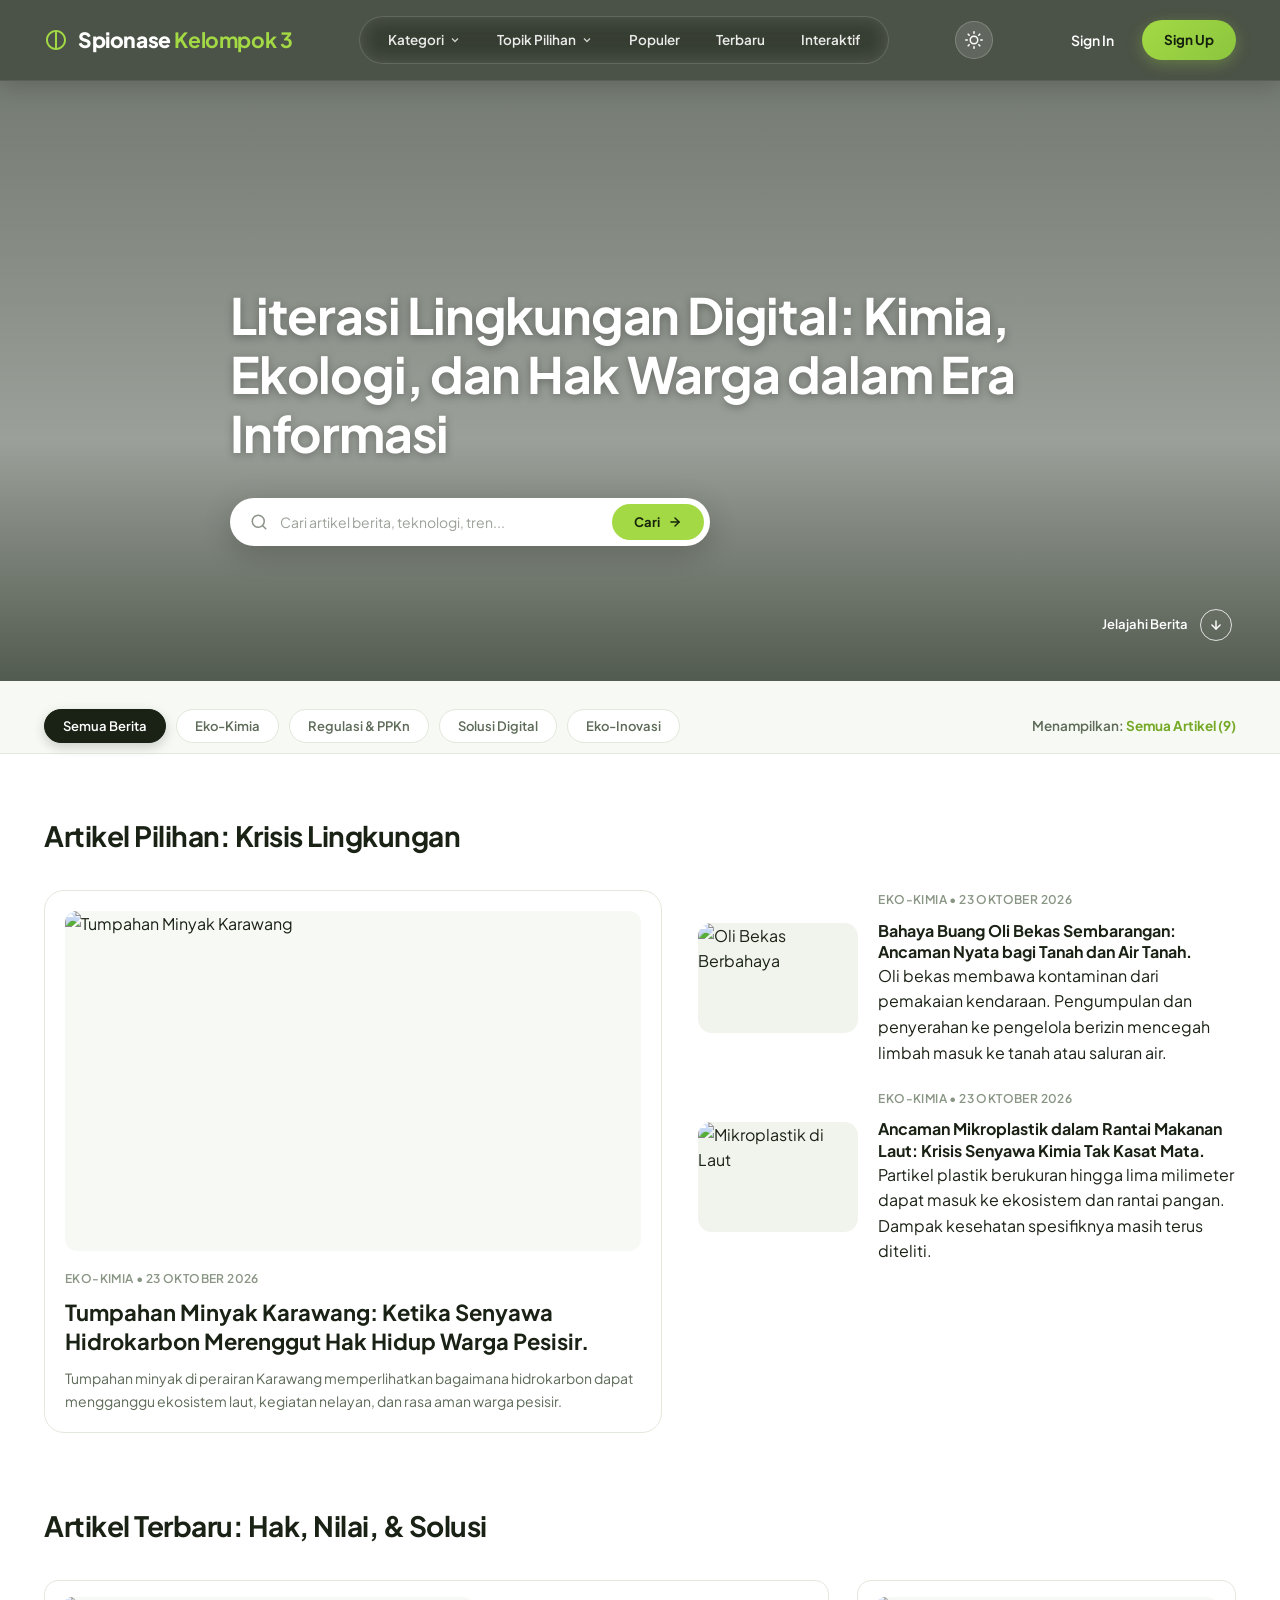
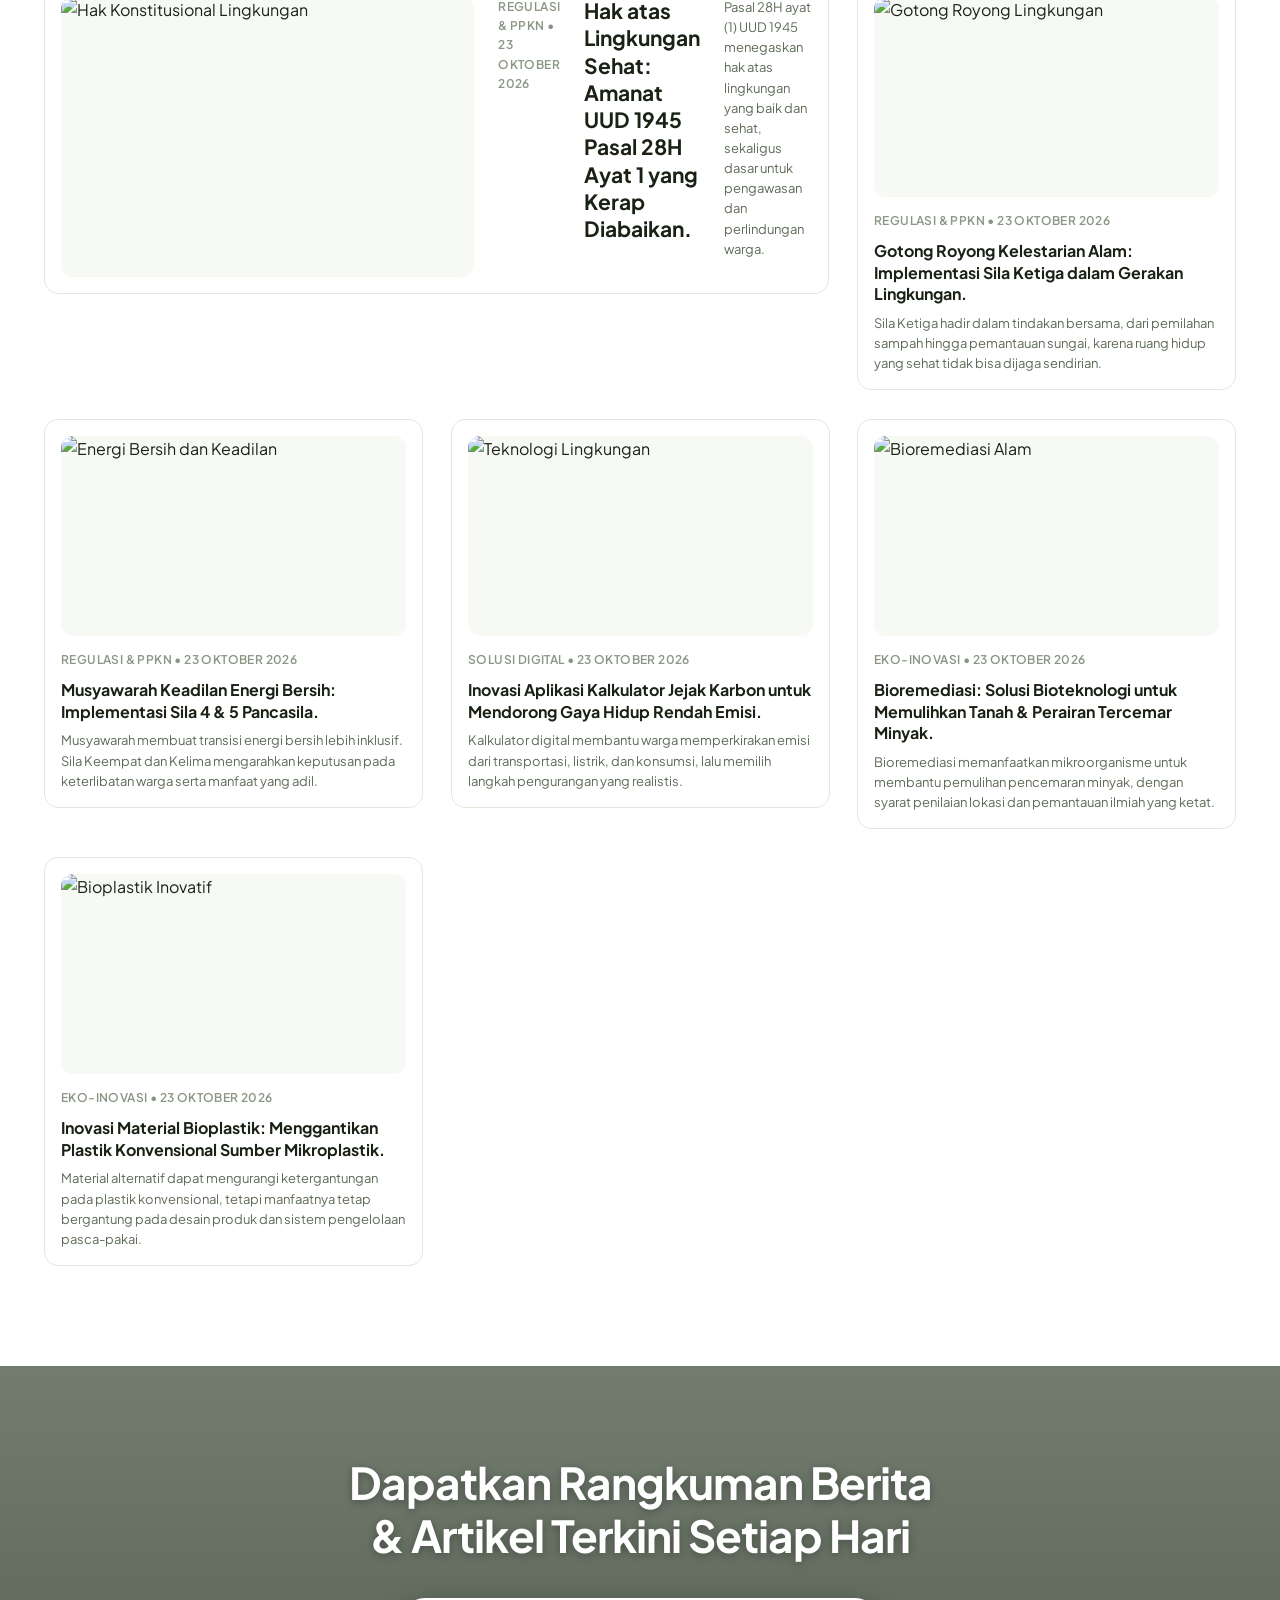
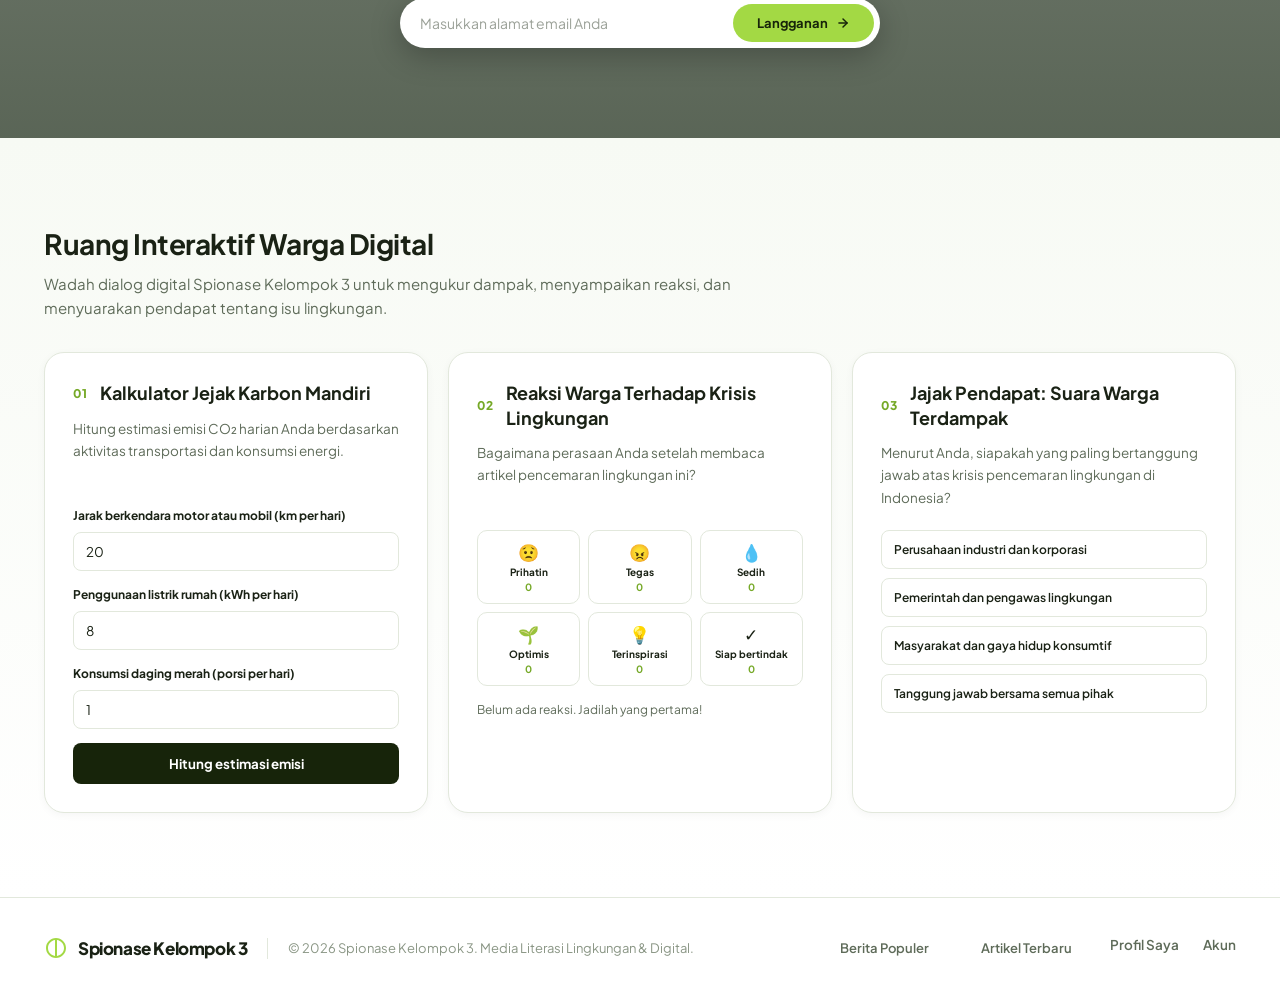
==== commit 7499a62c: "Update application implementation" ====
--- a/index.html
+++ b/index.html
@@ -10,8 +10,20 @@
   <script src="https://cdn.jsdelivr.net/npm/@supabase/supabase-js@2"></script>
   <!-- Supabase Configuration -->
   <script src="supabase-config.js"></script>
+  <!-- Dark Mode early-init: apply saved theme before paint to prevent flash -->
+  <script>
+    (function() {
+      const saved = localStorage.getItem('spionase-theme');
+      if (saved === 'dark') {
+        document.documentElement.setAttribute('data-theme', 'dark');
+      }
+    })();
+  </script>
 </head>
 <body>
+
+  <!-- Reading Progress Bar -->
+  <div id="reading-progress-bar"></div>
 
   <!-- ================= Header & Interactive Navigation ================= -->
   <header class="header">
@@ -32,12 +44,10 @@
             <svg viewBox="0 0 24 24" fill="none" stroke="currentColor" stroke-width="2.5"><polyline points="6 9 12 15 18 9"></polyline></svg>
           </button>
           <div class="nav-dropdown-menu">
-            <button type="button" class="dropdown-link-item" onclick="applyCategoryFilter('TEKNOLOGI')">🤖 Teknologi & AI</button>
-            <button type="button" class="dropdown-link-item" onclick="applyCategoryFilter('SAINS')">🔭 Sains & Antariksa</button>
-            <button type="button" class="dropdown-link-item" onclick="applyCategoryFilter('KEAMANAN SIBER')">🛡️ Keamanan Siber</button>
-            <button type="button" class="dropdown-link-item" onclick="applyCategoryFilter('SOFTWARE ENGINEERING')">💻 Software & Web</button>
-            <button type="button" class="dropdown-link-item" onclick="applyCategoryFilter('INOVASI KOTA')">🏙️ Smart City & IoT</button>
-            <button type="button" class="dropdown-link-item" onclick="applyCategoryFilter('BIOTEKNOLOGI')">🧬 Bioteknologi Medis</button>
+            <button type="button" class="dropdown-link-item" onclick="applyCategoryFilter('EKO-KIMIA')">Eko-Kimia</button>
+            <button type="button" class="dropdown-link-item" onclick="applyCategoryFilter('PPKN')">Regulasi &amp; PPKn</button>
+            <button type="button" class="dropdown-link-item" onclick="applyCategoryFilter('SOLUSI DIGITAL')">Solusi Digital</button>
+            <button type="button" class="dropdown-link-item" onclick="applyCategoryFilter('EKO-INOVASI')">Eko-Inovasi</button>
           </div>
         </div>
 
@@ -48,16 +58,43 @@
             <svg viewBox="0 0 24 24" fill="none" stroke="currentColor" stroke-width="2.5"><polyline points="6 9 12 15 18 9"></polyline></svg>
           </button>
           <div class="nav-dropdown-menu">
-            <button type="button" class="dropdown-link-item" onclick="showTopic('popular')">🔥 Artikel Populer</button>
-            <button type="button" class="dropdown-link-item" onclick="showTopic('latest')">⚡ Artikel Terbaru</button>
-            <button type="button" class="dropdown-link-item" onclick="applyCategoryFilter('ALL')">📑 Semua Kategori</button>
+            <button type="button" class="dropdown-link-item" onclick="showTopic('popular')">Artikel Pilihan</button>
+            <button type="button" class="dropdown-link-item" onclick="showTopic('latest')">Artikel Terbaru</button>
+            <button type="button" class="dropdown-link-item" onclick="applyCategoryFilter('ALL')">Semua Kategori</button>
           </div>
         </div>
 
         <button type="button" class="nav-link" onclick="showTopic('popular')">Populer</button>
         <button type="button" class="nav-link" onclick="showTopic('latest')">Terbaru</button>
-        <a href="#newsletter" class="nav-link">Newsletter</a>
+        <a href="#interaktif" class="nav-link">Interaktif</a>
       </nav>
+
+      <!-- Dark/Light Mode Toggle -->
+      <button
+        type="button"
+        class="theme-toggle-btn"
+        id="themeToggleBtn"
+        onclick="toggleTheme()"
+        aria-label="Toggle Dark/Light Mode"
+        title="Toggle Dark/Light Mode"
+      >
+        <!-- Sun icon (light mode) -->
+        <svg class="icon-sun" viewBox="0 0 24 24" fill="none" stroke="currentColor" stroke-width="2" stroke-linecap="round" stroke-linejoin="round">
+          <circle cx="12" cy="12" r="5"></circle>
+          <line x1="12" y1="1" x2="12" y2="3"></line>
+          <line x1="12" y1="21" x2="12" y2="23"></line>
+          <line x1="4.22" y1="4.22" x2="5.64" y2="5.64"></line>
+          <line x1="18.36" y1="18.36" x2="19.78" y2="19.78"></line>
+          <line x1="1" y1="12" x2="3" y2="12"></line>
+          <line x1="21" y1="12" x2="23" y2="12"></line>
+          <line x1="4.22" y1="19.78" x2="5.64" y2="18.36"></line>
+          <line x1="18.36" y1="5.64" x2="19.78" y2="4.22"></line>
+        </svg>
+        <!-- Moon icon (dark mode) -->
+        <svg class="icon-moon" viewBox="0 0 24 24" fill="none" stroke="currentColor" stroke-width="2" stroke-linecap="round" stroke-linejoin="round">
+          <path d="M21 12.79A9 9 0 1 1 11.21 3 7 7 0 0 0 21 12.79z"></path>
+        </svg>
+      </button>
 
       <div class="header-auth">
         <a href="auth.html?mode=signin" class="btn-sign-in">Sign In</a>
@@ -70,7 +107,7 @@
   <section class="hero">
     <div class="container">
       <div class="hero-content">
-        <h1 class="hero-title">Eksplorasi Informasi Terkini, Teknologi Digital, dan Perkembangan Sains Global</h1>
+        <h1 class="hero-title">Literasi Lingkungan Digital: Kimia, Ekologi, dan Hak Warga dalam Era Informasi</h1>
         <div class="hero-search-wrapper">
           <form class="search-box" onsubmit="handleSearchSubmit(event)">
             <svg class="search-icon" viewBox="0 0 24 24" fill="none" stroke="currentColor" stroke-width="2" stroke-linecap="round" stroke-linejoin="round">
@@ -105,16 +142,14 @@
     <div class="container category-filter-container">
       <div class="category-filter-pills">
         <button type="button" class="filter-pill active" onclick="applyCategoryFilter('ALL', this)">Semua Berita</button>
-        <button type="button" class="filter-pill" onclick="applyCategoryFilter('TEKNOLOGI', this)">Teknologi & AI</button>
-        <button type="button" class="filter-pill" onclick="applyCategoryFilter('SAINS', this)">Sains & Antariksa</button>
-        <button type="button" class="filter-pill" onclick="applyCategoryFilter('KEAMANAN SIBER', this)">Keamanan Siber</button>
-        <button type="button" class="filter-pill" onclick="applyCategoryFilter('SOFTWARE ENGINEERING', this)">Software & Web</button>
-        <button type="button" class="filter-pill" onclick="applyCategoryFilter('INOVASI KOTA', this)">Smart City</button>
-        <button type="button" class="filter-pill" onclick="applyCategoryFilter('BIOTEKNOLOGI', this)">Bioteknologi</button>
+        <button type="button" class="filter-pill" onclick="applyCategoryFilter('EKO-KIMIA', this)">Eko-Kimia</button>
+        <button type="button" class="filter-pill" onclick="applyCategoryFilter('PPKN', this)">Regulasi &amp; PPKn</button>
+        <button type="button" class="filter-pill" onclick="applyCategoryFilter('SOLUSI DIGITAL', this)">Solusi Digital</button>
+        <button type="button" class="filter-pill" onclick="applyCategoryFilter('EKO-INOVASI', this)">Eko-Inovasi</button>
       </div>
 
       <div class="filter-status-text" id="filterStatusLabel">
-        Menampilkan: <strong>Semua Artikel (10)</strong>
+        Menampilkan: <strong>Semua Artikel (9)</strong>
       </div>
     </div>
   </div>
@@ -122,58 +157,50 @@
   <!-- ================= Popular Articles Section ================= -->
   <section class="section" id="popularSection">
     <div class="container">
-      <h2 class="section-title" id="popularTitle">Artikel Populer</h2>
+      <h2 class="section-title" id="popularTitle">Artikel Pilihan: Krisis Lingkungan</h2>
       
       <div class="popular-grid" id="popularGrid">
-        <!-- Main Featured Article -->
-        <a href="article.html?id=1" class="article-link article-item" data-category="TEKNOLOGI" data-title="Perkembangan Kecerdasan Buatan dan Dampaknya Terhadap Masa Depan Industri Digital">
+        <!-- Main Featured Article (Topik 1 Kimia — Tumpahan Minyak Karawang) -->
+        <a href="article.html?id=1" class="article-link article-item" data-category="EKO-KIMIA" data-title="Tumpahan Minyak Karawang Mengancam Ekosistem Laut dan Kehidupan Warga Pesisir">
           <article class="featured-card">
             <div class="featured-img-wrap">
-              <img src="https://images.unsplash.com/photo-1518770660439-4636190af475?auto=format&fit=crop&w=900&q=80" alt="Perkembangan AI dan Masa Depan Digital">
-            </div>
-            <span class="article-date">TEKNOLOGI • 23 OKTOBER 2026</span>
-            <h3 class="featured-title">Perkembangan Kecerdasan Buatan dan Dampaknya Terhadap Masa Depan Industri Digital.</h3>
-            <p class="featured-desc">Bagaimana integrasi teknologi AI generasi terbaru mampu merevolusi efisiensi operasional, analisis data skala besar, dan membuka peluang karier baru di ranah teknologi modern.</p>
+              <img src="https://images.unsplash.com/photo-1611273426858-450d8e3c9fce?auto=format&fit=crop&w=900&q=80" alt="Tumpahan Minyak Karawang">
+            </div>
+            <span class="article-date">EKO-KIMIA • 23 OKTOBER 2026</span>
+            <h3 class="featured-title">Tumpahan Minyak Karawang: Ketika Senyawa Hidrokarbon Merenggut Hak Hidup Warga Pesisir.</h3>
+            <p class="featured-desc">Tumpahan minyak di perairan Karawang memperlihatkan bagaimana hidrokarbon dapat mengganggu ekosistem laut, kegiatan nelayan, dan rasa aman warga pesisir.</p>
           </article>
         </a>
 
         <!-- Side Stacked Articles -->
         <div class="side-articles-list">
-          <a href="article.html?id=2" class="article-link article-item" data-category="SAINS" data-title="Teleskop Luar Angkasa Generasi Baru Temukan Gugusan Bintang Misterius">
+          <!-- Topik 2: Oli Bekas -->
+          <a href="article.html?id=2" class="article-link article-item" data-category="EKO-KIMIA" data-title="Bahaya Buang Oli Bekas Sembarangan Ancaman Nyata Pencemaran Tanah dan Air Tanah">
             <article class="side-card">
               <div class="side-img-wrap">
-                <img src="https://images.unsplash.com/photo-1451187580459-43490279c0fa?auto=format&fit=crop&w=400&q=80" alt="Eksplorasi Antariksa">
+                <img src="https://images.unsplash.com/photo-1558618666-fcd25c85cd64?auto=format&fit=crop&w=400&q=80" alt="Oli Bekas Berbahaya">
               </div>
               <div class="side-content">
-                <span class="article-date">SAINS • 23 OKTOBER 2026</span>
-                <h4 class="side-title">Teleskop Luar Angkasa Generasi Baru Temukan Gugusan Bintang Misterius.</h4>
+                <span class="article-date">EKO-KIMIA • 23 OKTOBER 2026</span>
+                <h4 class="side-title">Bahaya Buang Oli Bekas Sembarangan: Ancaman Nyata bagi Tanah dan Air Tanah.</h4>
+                <p class="side-desc">Oli bekas membawa kontaminan dari pemakaian kendaraan. Pengumpulan dan penyerahan ke pengelola berizin mencegah limbah masuk ke tanah atau saluran air.</p>
               </div>
             </article>
           </a>
 
-          <a href="article.html?id=3" class="article-link article-item" data-category="KEAMANAN SIBER" data-title="Langkah Strategis Memperkuat Pertahanan Keamanan Data Digital di Era Cloud">
+          <!-- Topik 3: Mikroplastik -->
+          <a href="article.html?id=3" class="article-link article-item" data-category="EKO-KIMIA" data-title="Ancaman Mikroplastik dalam Rantai Makanan Laut Krisis Senyawa Kimia Tak Kasat Mata">
             <article class="side-card">
               <div class="side-img-wrap">
-                <img src="https://images.unsplash.com/photo-1550751827-4bd374c3f58b?auto=format&fit=crop&w=400&q=80" alt="Keamanan Siber">
+                <img src="https://images.unsplash.com/photo-1604187351574-c75ca79f5807?auto=format&fit=crop&w=400&q=80" alt="Mikroplastik di Laut">
               </div>
               <div class="side-content">
-                <span class="article-date">KEAMANAN SIBER • 23 OKTOBER 2026</span>
-                <h4 class="side-title">Langkah Strategis Memperkuat Pertahanan Keamanan Data Digital di Era Cloud.</h4>
+                <span class="article-date">EKO-KIMIA • 23 OKTOBER 2026</span>
+                <h4 class="side-title">Ancaman Mikroplastik dalam Rantai Makanan Laut: Krisis Senyawa Kimia Tak Kasat Mata.</h4>
+                <p class="side-desc">Partikel plastik berukuran hingga lima milimeter dapat masuk ke ekosistem dan rantai pangan. Dampak kesehatan spesifiknya masih terus diteliti.</p>
               </div>
             </article>
           </a>
-
-          <a href="article.html?id=4" class="article-link article-item" data-category="SOFTWARE ENGINEERING" data-title="Framework Web Terpopuler yang Wajib Dipelajari Pengembang Saat Ini">
-            <article class="side-card">
-              <div class="side-img-wrap">
-                <img src="https://images.unsplash.com/photo-1498050108023-c5249f4df085?auto=format&fit=crop&w=400&q=80" alt="Pemrograman Modern">
-              </div>
-              <div class="side-content">
-                <span class="article-date">SOFTWARE ENGINEERING • 23 OKTOBER 2026</span>
-                <h4 class="side-title">Framework Web Terpopuler yang Wajib Dipelajari Pengembang Saat Ini.</h4>
-              </div>
-            </article>
-          </a>
         </div>
       </div>
     </div>
@@ -182,120 +209,89 @@
   <!-- ================= Latest Articles Section ================= -->
   <section class="section latest-section" id="latestSection">
     <div class="container">
-      <h2 class="section-title" id="latestTitle">Artikel Terbaru</h2>
+      <h2 class="section-title" id="latestTitle">Artikel Terbaru: Hak, Nilai, &amp; Solusi</h2>
 
       <div class="latest-grid" id="latestGrid">
-        <!-- Card 1 -->
-        <a href="article.html?id=5" class="article-link article-item" data-category="INOVASI KOTA" data-title="Penerapan Internet of Things IoT dalam Mewujudkan Konsep Smart City Modern">
+        <!-- Card 1 — PPKn: Hak Lingkungan Sehat UUD 1945 Pasal 28H -->
+        <a href="article.html?id=4" class="article-link article-item" data-category="PPKN" data-title="Hak atas Lingkungan Hidup Sehat Amanat UUD 1945 Pasal 28H Ayat 1 yang Kerap Diabaikan">
           <article class="latest-card">
             <div class="latest-img-wrap">
-              <img src="https://images.unsplash.com/photo-1526374965328-7f61d4dc18c5?auto=format&fit=crop&w=600&q=80" alt="Smart City IoT">
-            </div>
-            <span class="article-date">INOVASI KOTA • 23 OKTOBER 2026</span>
-            <h4 class="latest-title">Penerapan Internet of Things (IoT) dalam Mewujudkan Konsep Smart City Modern.</h4>
-            <p class="latest-desc">Pemanfaatan sensor pintar dan otomatisasi untuk tata kelola lalu lintas, hemat energi, serta pelayanan publik terpadu.</p>
+              <img src="https://images.unsplash.com/photo-1589829085413-56de8ae18c73?auto=format&fit=crop&w=600&q=80" alt="Hak Konstitusional Lingkungan">
+            </div>
+            <span class="article-date">REGULASI &amp; PPKN • 23 OKTOBER 2026</span>
+            <h4 class="latest-title">Hak atas Lingkungan Sehat: Amanat UUD 1945 Pasal 28H Ayat 1 yang Kerap Diabaikan.</h4>
+            <p class="latest-desc">Pasal 28H ayat (1) UUD 1945 menegaskan hak atas lingkungan yang baik dan sehat, sekaligus dasar untuk pengawasan dan perlindungan warga.</p>
           </article>
         </a>
 
-        <!-- Card 2 -->
-        <a href="article.html?id=6" class="article-link article-item" data-category="DESAIN & PRODUK" data-title="Prinsip Desain UI UX yang Meningkatkan Retensi dan Kenyamanan Pengguna">
+        <!-- Card 2 — PPKn: Gotong Royong Sila 3 -->
+        <a href="article.html?id=5" class="article-link article-item" data-category="PPKN" data-title="Gotong Royong Kelestarian Alam Implementasi Sila Ketiga dalam Gerakan Lingkungan">
           <article class="latest-card">
             <div class="latest-img-wrap">
-              <img src="https://images.unsplash.com/photo-1531403009284-440f080d1e12?auto=format&fit=crop&w=600&q=80" alt="UI/UX Modern">
-            </div>
-            <span class="article-date">DESAIN & PRODUK • 23 OKTOBER 2026</span>
-            <h4 class="latest-title">Prinsip Desain UI/UX yang Meningkatkan Retensi dan Kenyamanan Pengguna.</h4>
-            <p class="latest-desc">Menyelami teknik navigasi intuitif, mikro-interaksi, dan aksesibilitas ramah pengguna pada aplikasi masa kini.</p>
+              <img src="https://images.unsplash.com/photo-1530587191325-3db32d826c18?auto=format&fit=crop&w=600&q=80" alt="Gotong Royong Lingkungan">
+            </div>
+            <span class="article-date">REGULASI &amp; PPKN • 23 OKTOBER 2026</span>
+            <h4 class="latest-title">Gotong Royong Kelestarian Alam: Implementasi Sila Ketiga dalam Gerakan Lingkungan.</h4>
+            <p class="latest-desc">Sila Ketiga hadir dalam tindakan bersama, dari pemilahan sampah hingga pemantauan sungai, karena ruang hidup yang sehat tidak bisa dijaga sendirian.</p>
           </article>
         </a>
 
-        <!-- Card 3 -->
-        <a href="article.html?id=7" class="article-link article-item" data-category="EKONOMI DIGITAL" data-title="Peluang dan Tantangan Startup Teknologi dalam Ekosistem Bisnis Global">
+        <!-- Card 3 — PPKn: Musyawarah Energi Bersih Sila 4 & 5 -->
+        <a href="article.html?id=6" class="article-link article-item" data-category="PPKN" data-title="Musyawarah Keadilan Energi Bersih Implementasi Sila Keempat dan Kelima Pancasila">
           <article class="latest-card">
             <div class="latest-img-wrap">
-              <img src="https://images.unsplash.com/photo-1579546929518-9e396f3cc809?auto=format&fit=crop&w=600&q=80" alt="Ekonomi Digital">
-            </div>
-            <span class="article-date">EKONOMI DIGITAL • 23 OKTOBER 2026</span>
-            <h4 class="latest-title">Peluang dan Tantangan Startup Teknologi dalam Ekosistem Bisnis Global.</h4>
-            <p class="latest-desc">Analisis faktor keberhasilan model bisnis berkelanjutan bagi para pendiri perusahaan rintisan digital.</p>
+              <img src="https://images.unsplash.com/photo-1509391366360-2e959784a276?auto=format&fit=crop&w=600&q=80" alt="Energi Bersih dan Keadilan">
+            </div>
+            <span class="article-date">REGULASI &amp; PPKN • 23 OKTOBER 2026</span>
+            <h4 class="latest-title">Musyawarah Keadilan Energi Bersih: Implementasi Sila 4 &amp; 5 Pancasila.</h4>
+            <p class="latest-desc">Musyawarah membuat transisi energi bersih lebih inklusif. Sila Keempat dan Kelima mengarahkan keputusan pada keterlibatan warga serta manfaat yang adil.</p>
           </article>
         </a>
 
-        <!-- Card 4 -->
-        <a href="article.html?id=8" class="article-link article-item" data-category="BIOTEKNOLOGI" data-title="Inovasi Bioteknologi Medis dalam Percepatan Deteksi Penyakit Kronis">
+        <!-- Card 4 — Solusi Digital: Kalkulator Emisi -->
+        <a href="article.html?id=7" class="article-link article-item" data-category="SOLUSI DIGITAL" data-title="Inovasi Aplikasi Kalkulator Jejak Karbon untuk Mendorong Gaya Hidup Rendah Emisi">
           <article class="latest-card">
             <div class="latest-img-wrap">
-              <img src="https://images.unsplash.com/photo-1532094349884-543bc11b234d?auto=format&fit=crop&w=600&q=80" alt="Riset Medis">
-            </div>
-            <span class="article-date">BIOTEKNOLOGI • 23 OKTOBER 2026</span>
-            <h4 class="latest-title">Inovasi Bioteknologi Medis dalam Percepatan Deteksi Penyakit Kronis.</h4>
-            <p class="latest-desc">Penggunaan algoritma deep learning dalam mendiagnosis citra medis dengan tingkat akurasi tinggi.</p>
+              <img src="https://images.unsplash.com/photo-1473341304170-971dccb5ac1e?auto=format&fit=crop&w=600&q=80" alt="Teknologi Lingkungan">
+            </div>
+            <span class="article-date">SOLUSI DIGITAL • 23 OKTOBER 2026</span>
+            <h4 class="latest-title">Inovasi Aplikasi Kalkulator Jejak Karbon untuk Mendorong Gaya Hidup Rendah Emisi.</h4>
+            <p class="latest-desc">Kalkulator digital membantu warga memperkirakan emisi dari transportasi, listrik, dan konsumsi, lalu memilih langkah pengurangan yang realistis.</p>
           </article>
         </a>
 
-        <!-- Card 5 -->
-        <a href="article.html?id=9" class="article-link article-item" data-category="CLOUD COMPUTING" data-title="Membangun Arsitektur Microservices yang Tangguh dan Efisien Biaya">
+        <!-- Card 5 — Eko-Inovasi: Bioremediasi -->
+        <a href="article.html?id=8" class="article-link article-item" data-category="EKO-INOVASI" data-title="Bioremediasi Solusi Bioteknologi untuk Memulihkan Tanah dan Perairan Tercemar Minyak">
           <article class="latest-card">
             <div class="latest-img-wrap">
-              <img src="https://images.unsplash.com/photo-1555066931-4365d14bab8c?auto=format&fit=crop&w=600&q=80" alt="Cloud Architecture">
-            </div>
-            <span class="article-date">CLOUD COMPUTING • 23 OKTOBER 2026</span>
-            <h4 class="latest-title">Membangun Arsitektur Microservices yang Tangguh dan Efisien Biaya.</h4>
-            <p class="latest-desc">Strategi penerapan containerization, continuous deployment, dan monitoring performa server secara terpusat.</p>
+              <img src="https://images.unsplash.com/photo-1416879595882-3373a0480b5b?auto=format&fit=crop&w=600&q=80" alt="Bioremediasi Alam">
+            </div>
+            <span class="article-date">EKO-INOVASI • 23 OKTOBER 2026</span>
+            <h4 class="latest-title">Bioremediasi: Solusi Bioteknologi untuk Memulihkan Tanah &amp; Perairan Tercemar Minyak.</h4>
+            <p class="latest-desc">Bioremediasi memanfaatkan mikroorganisme untuk membantu pemulihan pencemaran minyak, dengan syarat penilaian lokasi dan pemantauan ilmiah yang ketat.</p>
           </article>
         </a>
 
-        <!-- Card 6 -->
-        <a href="article.html?id=10" class="article-link article-item" data-category="RISET MASA DEPAN" data-title="Komputasi Kuantum Menuju Lompatan Besar Pengolahan Data Kompleks">
+        <!-- Card 6 — Eko-Inovasi: Plastik Daur Ulang -->
+        <a href="article.html?id=9" class="article-link article-item" data-category="EKO-INOVASI" data-title="Inovasi Material Bioplastik Menggantikan Plastik Konvensional Sumber Mikroplastik">
           <article class="latest-card">
             <div class="latest-img-wrap">
-              <img src="https://images.unsplash.com/photo-1507668077129-56e32842fceb?auto=format&fit=crop&w=600&q=80" alt="Evolusi Komputasi">
-            </div>
-            <span class="article-date">RISET MASA DEPAN • 23 OKTOBER 2026</span>
-            <h4 class="latest-title">Komputasi Kuantum: Menuju Lompatan Besar Pengolahan Data Kompleks.</h4>
-            <p class="latest-desc">Bagaimana riset komputasi berbasis qubit mulai memasuki ranah simulasi molekuler dan kriptografi canggih.</p>
+              <img src="https://images.unsplash.com/photo-1558449028-b53a39d100fc?auto=format&fit=crop&w=600&q=80" alt="Bioplastik Inovatif">
+            </div>
+            <span class="article-date">EKO-INOVASI • 23 OKTOBER 2026</span>
+            <h4 class="latest-title">Inovasi Material Bioplastik: Menggantikan Plastik Konvensional Sumber Mikroplastik.</h4>
+            <p class="latest-desc">Material alternatif dapat mengurangi ketergantungan pada plastik konvensional, tetapi manfaatnya tetap bergantung pada desain produk dan sistem pengelolaan pasca-pakai.</p>
           </article>
         </a>
       </div>
 
-      <!-- Zero search results container -->
-      <div id="noResultsBox" class="empty-state-box" style="display: none;">
-        <h3>🔍 Artikel Tidak Ditemukan</h3>
-        <p>Coba gunakan kata kunci lain atau pilih kategori "Semua Berita" untuk melihat seluruh artikel.</p>
-      </div>
-
-      <!-- Pagination Controls -->
-      <div class="pagination-wrapper" id="paginationBox">
-        <button class="page-nav-btn" type="button" onclick="alert('Anda berada di halaman pertama.')">
-          <svg viewBox="0 0 24 24" fill="none" stroke="currentColor" stroke-width="2.5" stroke-linecap="round" stroke-linejoin="round">
-            <line x1="19" y1="12" x2="5" y2="12"></line>
-            <polyline points="12 19 5 12 12 5"></polyline>
-          </svg>
-          <span>Sebelumnya</span>
-        </button>
-
-        <div class="page-numbers">
-          <span class="page-num active">1</span>
-          <span class="page-num">2</span>
-          <span class="page-num">3</span>
-          <span class="page-num dots">...</span>
-        </div>
-
-        <button class="page-nav-btn" type="button" onclick="alert('Semua 10 artikel sedang ditampilkan.')">
-          <span>Selanjutnya</span>
-          <svg viewBox="0 0 24 24" fill="none" stroke="currentColor" stroke-width="2.5" stroke-linecap="round" stroke-linejoin="round">
-            <line x1="5" y1="12" x2="19" y2="12"></line>
-            <polyline points="12 5 19 12 12 19"></polyline>
-          </svg>
-        </button>
-      </div>
     </div>
   </section>
 
   <!-- ================= CTA Section ================= -->
   <section class="cta-banner" id="newsletter">
     <div class="container">
-      <h2 class="cta-title">Dapatkan Rangkuman Berita<br>& Artikel Terkini Setiap Hari</h2>
+      <h2 class="cta-title">Dapatkan Rangkuman Berita<br>&amp; Artikel Terkini Setiap Hari</h2>
       
       <div class="cta-form-wrapper">
         <form class="cta-form" action="#" method="post" onsubmit="event.preventDefault(); alert('Terima kasih! Anda telah berlangganan newsletter Spionase Kelompok 3.');">
@@ -312,6 +308,107 @@
     </div>
   </section>
 
+  <!-- ================= Fitur Interaktif LKPD ================= -->
+  <section class="section interactive-section" id="interaktif">
+    <div class="container">
+      <h2 class="section-title">Ruang Interaktif Warga Digital</h2>
+      <p class="interactive-intro">Wadah dialog digital Spionase Kelompok 3 untuk mengukur dampak, menyampaikan reaksi, dan menyuarakan pendapat tentang isu lingkungan.</p>
+
+      <div class="interactive-grid">
+
+        <!-- 1. Kalkulator Jejak Karbon -->
+        <div class="interactive-card carbon-calc-card">
+          <div class="icard-header">
+            <span class="icard-index">01</span>
+            <h3 class="icard-title">Kalkulator Jejak Karbon Mandiri</h3>
+          </div>
+          <p class="icard-desc">Hitung estimasi emisi CO₂ harian Anda berdasarkan aktivitas transportasi dan konsumsi energi.</p>
+
+          <div class="carbon-form">
+            <div class="carbon-row">
+              <label>Jarak berkendara motor atau mobil (km per hari)</label>
+              <input type="number" id="carbonKm" min="0" max="500" value="20" class="carbon-input">
+            </div>
+            <div class="carbon-row">
+              <label>Penggunaan listrik rumah (kWh per hari)</label>
+              <input type="number" id="carbonKwh" min="0" max="100" value="8" class="carbon-input">
+            </div>
+            <div class="carbon-row">
+              <label>Konsumsi daging merah (porsi per hari)</label>
+              <input type="number" id="carbonMeat" min="0" max="10" value="1" class="carbon-input">
+            </div>
+            <button type="button" class="btn-carbon-calc" onclick="hitungKarbon()">Hitung estimasi emisi</button>
+            <div class="carbon-result" id="carbonResult"></div>
+          </div>
+        </div>
+
+        <!-- 2. Reaksi pembaca -->
+        <div class="interactive-card emoji-reaction-card">
+          <div class="icard-header">
+            <span class="icard-index">02</span>
+            <h3 class="icard-title">Reaksi Warga Terhadap Krisis Lingkungan</h3>
+          </div>
+          <p class="icard-desc">Bagaimana perasaan Anda setelah membaca artikel pencemaran lingkungan ini?</p>
+
+          <div class="emoji-grid">
+            <button type="button" class="emoji-btn" onclick="addReaction('concerned', this)">
+              <span class="emoji-icon">😟</span>
+              <span class="emoji-label">Prihatin</span>
+              <span class="emoji-count" id="count-concerned">0</span>
+            </button>
+            <button type="button" class="emoji-btn" onclick="addReaction('angry', this)">
+              <span class="emoji-icon">😠</span>
+              <span class="emoji-label">Tegas</span>
+              <span class="emoji-count" id="count-angry">0</span>
+            </button>
+            <button type="button" class="emoji-btn" onclick="addReaction('sad', this)">
+              <span class="emoji-icon">💧</span>
+              <span class="emoji-label">Sedih</span>
+              <span class="emoji-count" id="count-sad">0</span>
+            </button>
+            <button type="button" class="emoji-btn" onclick="addReaction('hopeful', this)">
+              <span class="emoji-icon">🌱</span>
+              <span class="emoji-label">Optimis</span>
+              <span class="emoji-count" id="count-hopeful">0</span>
+            </button>
+            <button type="button" class="emoji-btn" onclick="addReaction('aware', this)">
+              <span class="emoji-icon">💡</span>
+              <span class="emoji-label">Terinspirasi</span>
+              <span class="emoji-count" id="count-aware">0</span>
+            </button>
+            <button type="button" class="emoji-btn" onclick="addReaction('act', this)">
+              <span class="emoji-icon">✓</span>
+              <span class="emoji-label">Siap bertindak</span>
+              <span class="emoji-count" id="count-act">0</span>
+            </button>
+          </div>
+          <p class="emoji-total-text" id="emojiTotal">Belum ada reaksi. Jadilah yang pertama!</p>
+        </div>
+
+        <!-- 3. Jajak Pendapat Digital -->
+        <div class="interactive-card poll-card">
+          <div class="icard-header">
+            <span class="icard-index">03</span>
+            <h3 class="icard-title">Jajak Pendapat: Suara Warga Terdampak</h3>
+          </div>
+          <p class="icard-desc">Menurut Anda, siapakah yang paling bertanggung jawab atas krisis pencemaran lingkungan di Indonesia?</p>
+
+          <div class="poll-options" id="pollOptions">
+            <button type="button" class="poll-option-btn" onclick="vote('industri')">Perusahaan industri dan korporasi</button>
+            <button type="button" class="poll-option-btn" onclick="vote('pemerintah')">Pemerintah dan pengawas lingkungan</button>
+            <button type="button" class="poll-option-btn" onclick="vote('masyarakat')">Masyarakat dan gaya hidup konsumtif</button>
+            <button type="button" class="poll-option-btn" onclick="vote('bersama')">Tanggung jawab bersama semua pihak</button>
+          </div>
+          <div class="poll-results" id="pollResults" style="display:none;"></div>
+          <p class="poll-reset-link" id="pollResetLink" style="display:none;">
+            <button type="button" onclick="resetPoll()" class="btn-reset-poll">Ubah pilihan</button>
+          </p>
+        </div>
+
+      </div>
+    </div>
+  </section>
+
   <!-- ================= Compact Minimalist Footer ================= -->
   <footer class="footer-compact" id="footer">
     <div class="container footer-compact-inner">
@@ -322,7 +419,7 @@
           </svg>
           <span>Spionase Kelompok 3</span>
         </a>
-        <p>&copy; 2024 Spionase Kelompok 3. Media Berita & Artikel Teknologi.</p>
+        <p>&copy; 2026 Spionase Kelompok 3. Media Literasi Lingkungan &amp; Digital.</p>
       </div>
       <div class="footer-compact-links">
         <button type="button" class="nav-link" style="color: var(--text-muted); font-size:13px;" onclick="showTopic('popular')">Berita Populer</button>
@@ -382,7 +479,7 @@
       if (topicType === 'popular') {
         document.getElementById('popularSection').style.display = 'block';
         document.getElementById('latestSection').style.display = 'none';
-        document.getElementById('filterStatusLabel').innerHTML = 'Menampilkan: <strong>Topik Populer (4)</strong>';
+        document.getElementById('filterStatusLabel').innerHTML = 'Menampilkan: <strong>Artikel Pilihan (3)</strong>';
         document.getElementById('popularSection').scrollIntoView({ behavior: 'smooth' });
       } else if (topicType === 'latest') {
         document.getElementById('popularSection').style.display = 'none';
@@ -428,8 +525,6 @@
 
       // Update status text
       const statusLabel = document.getElementById('filterStatusLabel');
-      const noResultsBox = document.getElementById('noResultsBox');
-      const paginationBox = document.getElementById('paginationBox');
 
       if (currentCategory === 'ALL' && !currentSearchQuery) {
         statusLabel.innerHTML = `Menampilkan: <strong>Semua Artikel (${visibleCount})</strong>`;
@@ -438,13 +533,7 @@
         statusLabel.innerHTML = `Hasil Kategori <strong>${label}</strong>: (${visibleCount} artikel)`;
       }
 
-      if (visibleCount === 0) {
-        noResultsBox.style.display = 'block';
-        paginationBox.style.display = 'none';
-      } else {
-        noResultsBox.style.display = 'none';
-        paginationBox.style.display = 'flex';
-      }
+      if (visibleCount === 0) statusLabel.innerHTML = 'Belum ada artikel yang sesuai dengan pencarian tersebut.';
     }
 
     // Check query params on page load (e.g. index.html?category=TEKNOLOGI)
@@ -461,5 +550,145 @@
       }
     });
   </script>
+
+  <!-- ================= Dark/Light Mode Toggle Script ================= -->
+  <script>
+    function toggleTheme() {
+      const html = document.documentElement;
+      const isDark = html.getAttribute('data-theme') === 'dark';
+      if (isDark) {
+        html.removeAttribute('data-theme');
+        localStorage.setItem('spionase-theme', 'light');
+      } else {
+        html.setAttribute('data-theme', 'dark');
+        localStorage.setItem('spionase-theme', 'dark');
+      }
+    }
+  </script>
+
+  <!-- ================= Reading Progress Bar Script ================= -->
+  <script>
+    (function() {
+      const bar = document.getElementById('reading-progress-bar');
+      if (!bar) return;
+
+      function updateProgress() {
+        const scrollTop = window.scrollY || document.documentElement.scrollTop;
+        const docHeight = document.documentElement.scrollHeight - document.documentElement.clientHeight;
+        const progress = docHeight > 0 ? (scrollTop / docHeight) * 100 : 0;
+        bar.style.width = Math.min(progress, 100) + '%';
+      }
+
+      window.addEventListener('scroll', updateProgress, { passive: true });
+      updateProgress();
+    })();
+  </script>
+
+  <!-- ================= Fitur Interaktif LKPD Script ================= -->
+  <script>
+    // ---- Kalkulator Jejak Karbon ----
+    function hitungKarbon() {
+      const km   = parseFloat(document.getElementById('carbonKm').value)   || 0;
+      const kwh  = parseFloat(document.getElementById('carbonKwh').value)  || 0;
+      const meat = parseFloat(document.getElementById('carbonMeat').value) || 0;
+
+      // Faktor emisi sederhana (kg CO2/unit)
+      const emisiKendara = km   * 0.21;   // 0.21 kg CO2/km rata-rata motor/mobil
+      const emisiListrik = kwh  * 0.87;   // 0.87 kg CO2/kWh (grid Indonesia)
+      const emisiDaging  = meat * 3.3;    // 3.3 kg CO2/porsi daging merah
+
+      const total = emisiKendara + emisiListrik + emisiDaging;
+
+      let level, color, tips;
+      if (total < 5) {
+        level = 'Sangat rendah'; color = '#22c55e';
+        tips = 'Luar biasa! Gaya hidup Anda sudah sangat ramah lingkungan.';
+      } else if (total < 12) {
+        level = 'Sedang'; color = '#f59e0b';
+        tips = 'Cukup baik. Coba kurangi konsumsi daging dan gunakan transportasi umum.';
+      } else if (total < 25) {
+        level = 'Tinggi'; color = '#f97316';
+        tips = 'Emisi Anda cukup besar. Pertimbangkan beralih ke kendaraan listrik atau hemat listrik.';
+      } else {
+        level = 'Sangat tinggi'; color = '#ef4444';
+        tips = 'Jejak karbon Anda jauh di atas rata-rata. Segera ambil langkah nyata untuk lingkungan!';
+      }
+
+      const result = document.getElementById('carbonResult');
+      result.style.display = 'block';
+      result.innerHTML = `
+        <div class="carbon-total" style="border-color:${color}">
+          <span class="carbon-total-num" style="color:${color}">${total.toFixed(2)} <small>kg CO₂/hari</small></span>
+          <span class="carbon-level-badge" style="background:${color}">${level}</span>
+        </div>
+        <div class="carbon-breakdown">
+          <span>Kendaraan: <strong>${emisiKendara.toFixed(2)} kg</strong></span>
+          <span>Listrik: <strong>${emisiListrik.toFixed(2)} kg</strong></span>
+          <span>Konsumsi: <strong>${emisiDaging.toFixed(2)} kg</strong></span>
+        </div>
+        <p class="carbon-tips">${tips}</p>
+      `;
+    }
+
+    // ---- Reaksi Emoji ----
+    const reactionCounts = { concerned:0, angry:0, sad:0, hopeful:0, aware:0, act:0 };
+    let totalReactions = 0;
+
+    function addReaction(type, btn) {
+      reactionCounts[type]++;
+      totalReactions++;
+      document.getElementById('count-' + type).textContent = reactionCounts[type];
+
+      // Visual feedback
+      btn.classList.add('emoji-btn-active');
+      setTimeout(() => btn.classList.remove('emoji-btn-active'), 400);
+
+      const totalEl = document.getElementById('emojiTotal');
+      totalEl.textContent = `Total ${totalReactions} reaksi dari warga digital — terima kasih sudah bersuara!`;
+    }
+
+    // ---- Jajak Pendapat ----
+    const pollData = {
+      industri:   { label: 'Perusahaan industri', votes: 0 },
+      pemerintah: { label: 'Pemerintah', votes: 0 },
+      masyarakat: { label: 'Masyarakat', votes: 0 },
+      bersama:    { label: 'Tanggung jawab bersama', votes: 0 }
+    };
+    let totalVotes = 0;
+
+    function vote(choice) {
+      pollData[choice].votes++;
+      totalVotes++;
+      document.getElementById('pollOptions').style.display = 'none';
+      document.getElementById('pollResetLink').style.display = 'block';
+      renderPollResults();
+    }
+
+    function renderPollResults() {
+      const resultsEl = document.getElementById('pollResults');
+      resultsEl.style.display = 'block';
+      let html = `<p class="poll-total-text">Total suara: <strong>${totalVotes}</strong></p>`;
+      Object.entries(pollData).forEach(([key, data]) => {
+        const pct = totalVotes > 0 ? Math.round((data.votes / totalVotes) * 100) : 0;
+        html += `
+          <div class="poll-result-row">
+            <span class="poll-result-label">${data.label}</span>
+            <div class="poll-bar-wrap">
+              <div class="poll-bar-fill" style="width:${pct}%"></div>
+            </div>
+            <span class="poll-result-pct">${pct}%</span>
+          </div>
+        `;
+      });
+      resultsEl.innerHTML = html;
+    }
+
+    function resetPoll() {
+      document.getElementById('pollOptions').style.display = 'flex';
+      document.getElementById('pollResults').style.display = 'none';
+      document.getElementById('pollResetLink').style.display = 'none';
+    }
+  </script>
+
 </body>
 </html>
--- a/style.css
+++ b/style.css
@@ -15,6 +15,8 @@
   --border-color: #e2e8dc;
   --card-bg: #ffffff;
   --body-bg: #ffffff;
+  --section-bg: #f7faf4;
+  --filter-bg: #f7faf4;
   --font-family: 'Plus Jakarta Sans', -apple-system, BlinkMacSystemFont, 'Segoe UI', Roboto, sans-serif;
   --radius-sm: 8px;
   --radius-md: 14px;
@@ -22,7 +24,44 @@
   --radius-pill: 9999px;
   --shadow-sm: 0 2px 8px rgba(0, 0, 0, 0.04);
   --shadow-md: 0 10px 30px rgba(0, 0, 0, 0.08);
+  --card-hover-shadow: 0 20px 50px rgba(0, 0, 0, 0.12);
   --transition: all 0.25s cubic-bezier(0.16, 1, 0.3, 1);
+}
+
+/* ========== Dark Mode Variables ========== */
+[data-theme="dark"] {
+  --text-dark: #e8f0e1;
+  --text-muted: #9ab08e;
+  --text-subtle: #6b8260;
+  --border-color: #2a3a22;
+  --card-bg: #1a2615;
+  --body-bg: #111a0d;
+  --section-bg: #151f10;
+  --filter-bg: #151f10;
+  --shadow-sm: 0 2px 8px rgba(0, 0, 0, 0.25);
+  --shadow-md: 0 10px 30px rgba(0, 0, 0, 0.4);
+  --card-hover-shadow: 0 20px 50px rgba(0, 0, 0, 0.55);
+}
+
+/* ========== Reading Progress Bar ========== */
+#reading-progress-bar {
+  position: fixed;
+  top: 0;
+  left: 0;
+  width: 0%;
+  height: 3px;
+  background: linear-gradient(90deg, #7c3aed, #0ea5e9, #06b6d4);
+  background-size: 200% auto;
+  animation: progressGlow 3s linear infinite;
+  z-index: 99999;
+  border-radius: 0 2px 2px 0;
+  transition: width 0.1s linear;
+  box-shadow: 0 0 8px rgba(124, 58, 237, 0.6), 0 0 16px rgba(6, 182, 212, 0.3);
+}
+
+@keyframes progressGlow {
+  0% { background-position: 0% center; }
+  100% { background-position: 200% center; }
 }
 
 /* Base Reset */
@@ -43,6 +82,7 @@
   line-height: 1.6;
   -webkit-font-smoothing: antialiased;
   -moz-osx-font-smoothing: grayscale;
+  transition: background-color 0.3s ease, color 0.3s ease;
 }
 
 img {
@@ -72,24 +112,27 @@
 }
 
 /* ==========================================================================
-   Header & Interactive Navigation
+   Header & Interactive Navigation — Sticky Glassmorphism
    ========================================================================== */
 .header {
-  position: absolute;
+  position: sticky;
   top: 0;
   left: 0;
   width: 100%;
-  z-index: 100;
-  padding: 20px 0;
-  transition: var(--transition);
-}
-
-.header.header-solid {
-  position: sticky;
-  top: 0;
-  background-color: #15220f;
-  box-shadow: 0 4px 20px rgba(0, 0, 0, 0.15);
+  z-index: 1000;
   padding: 16px 0;
+  background: rgba(15, 25, 10, 0.75);
+  backdrop-filter: blur(20px);
+  -webkit-backdrop-filter: blur(20px);
+  border-bottom: 1px solid rgba(255, 255, 255, 0.08);
+  box-shadow: 0 4px 24px rgba(0, 0, 0, 0.18);
+  transition: all 0.3s ease;
+}
+
+/* Dark Mode Navbar */
+[data-theme="dark"] .header {
+  background: rgba(8, 14, 5, 0.85);
+  border-bottom: 1px solid rgba(255, 255, 255, 0.06);
 }
 
 .header-container {
@@ -120,16 +163,55 @@
   fill: var(--accent-lime);
 }
 
+/* ========== Dark Mode Toggle Button ========== */
+.theme-toggle-btn {
+  display: flex;
+  align-items: center;
+  justify-content: center;
+  width: 38px;
+  height: 38px;
+  border-radius: 50%;
+  background: rgba(255, 255, 255, 0.12);
+  border: 1px solid rgba(255, 255, 255, 0.2);
+  cursor: pointer;
+  color: #ffffff;
+  transition: all 0.3s ease;
+  flex-shrink: 0;
+  position: relative;
+  overflow: hidden;
+}
+
+.theme-toggle-btn:hover {
+  background: rgba(255, 255, 255, 0.22);
+  transform: scale(1.08);
+}
+
+.theme-toggle-btn .icon-sun,
+.theme-toggle-btn .icon-moon {
+  position: absolute;
+  width: 18px;
+  height: 18px;
+  transition: transform 0.5s cubic-bezier(0.34, 1.56, 0.64, 1), opacity 0.3s ease;
+}
+
+/* Default (light mode): show sun, hide moon */
+.theme-toggle-btn .icon-sun  { opacity: 1; transform: rotate(0deg) scale(1); }
+.theme-toggle-btn .icon-moon { opacity: 0; transform: rotate(-90deg) scale(0.5); }
+
+/* Dark mode: show moon, hide sun */
+[data-theme="dark"] .theme-toggle-btn .icon-sun  { opacity: 0; transform: rotate(90deg) scale(0.5); }
+[data-theme="dark"] .theme-toggle-btn .icon-moon { opacity: 1; transform: rotate(0deg) scale(1); }
+
 /* Nav Menu with Interactive Dropdowns */
 .nav-links {
   display: flex;
   align-items: center;
   gap: 8px;
-  background: rgba(255, 255, 255, 0.12);
+  background: rgba(255, 255, 255, 0.10);
   backdrop-filter: blur(12px);
   padding: 6px 14px;
   border-radius: var(--radius-pill);
-  border: 1px solid rgba(255, 255, 255, 0.2);
+  border: 1px solid rgba(255, 255, 255, 0.15);
 }
 
 .nav-item-dropdown {
@@ -490,9 +572,10 @@
    Category Interactive Filter Pill Bar
    ========================================================================== */
 .category-filter-section {
-  padding: 32px 0 10px;
-  background-color: #f7faf4;
+  padding: 28px 0 10px;
+  background-color: var(--filter-bg);
   border-bottom: 1px solid var(--border-color);
+  transition: background-color 0.3s ease;
 }
 
 .category-filter-container {
@@ -512,27 +595,28 @@
 
 .filter-pill {
   padding: 8px 18px;
-  background: #ffffff;
+  background: var(--card-bg);
   border: 1.5px solid var(--border-color);
   border-radius: var(--radius-pill);
   font-size: 13px;
   font-weight: 600;
   color: var(--text-muted);
   cursor: pointer;
-  transition: var(--transition);
+  transition: background 0.25s ease, color 0.25s ease, border-color 0.25s ease, transform 0.2s ease;
 }
 
 .filter-pill:hover {
   background: #f0f6e8;
   color: var(--text-dark);
   border-color: #cbd8c0;
+  transform: translateY(-1px);
 }
 
 .filter-pill.active {
   background: var(--text-dark);
   color: #ffffff;
   border-color: var(--text-dark);
-  box-shadow: 0 4px 12px rgba(0, 0, 0, 0.12);
+  box-shadow: 0 4px 12px rgba(0, 0, 0, 0.18);
 }
 
 .filter-status-text {
@@ -589,15 +673,29 @@
 .featured-card {
   display: flex;
   flex-direction: column;
+  background: var(--card-bg);
+  border-radius: var(--radius-lg);
+  padding: 20px;
+  border: 1px solid var(--border-color);
+  transition: transform 0.3s cubic-bezier(0.16, 1, 0.3, 1),
+              box-shadow 0.3s cubic-bezier(0.16, 1, 0.3, 1),
+              border-color 0.3s ease;
+  will-change: transform;
+}
+
+.featured-card:hover {
+  transform: translateY(-6px) scale(1.012);
+  box-shadow: var(--card-hover-shadow);
+  border-color: transparent;
 }
 
 .featured-img-wrap {
   width: 100%;
   height: 340px;
-  border-radius: var(--radius-md);
+  border-radius: 12px;
   overflow: hidden;
   margin-bottom: 18px;
-  background-color: #f1f3ed;
+  background-color: var(--filter-bg);
 }
 
 .featured-img-wrap img {
@@ -608,7 +706,7 @@
 }
 
 .featured-card:hover .featured-img-wrap img {
-  transform: scale(1.03);
+  transform: scale(1.04);
 }
 
 .featured-title {
@@ -688,42 +786,79 @@
 .latest-grid {
   display: grid;
   grid-template-columns: repeat(3, 1fr);
-  gap: 36px 28px;
-}
-
+  gap: 28px;
+}
+
+/* ===== Bento Grid: Kartu pertama 2x lebih besar ===== */
+.latest-grid .article-link:first-child {
+  grid-column: span 2;
+}
+
+.latest-grid .article-link:first-child .latest-card {
+  flex-direction: row;
+  gap: 24px;
+  align-items: flex-start;
+}
+
+.latest-grid .article-link:first-child .latest-img-wrap {
+  width: 55%;
+  height: 280px;
+  flex-shrink: 0;
+  margin-bottom: 0;
+}
+
+.latest-grid .article-link:first-child .latest-title {
+  font-size: 21px;
+  line-height: 1.3;
+}
+
+/* ===== Micro-interactions: Hover Kartu Latest ===== */
 .latest-card {
   display: flex;
   flex-direction: column;
-  transition: var(--transition);
+  background: var(--card-bg);
+  border-radius: var(--radius-md);
+  padding: 16px;
+  border: 1px solid var(--border-color);
+  transition: transform 0.3s cubic-bezier(0.16, 1, 0.3, 1),
+              box-shadow 0.3s cubic-bezier(0.16, 1, 0.3, 1),
+              border-color 0.3s ease;
+  will-change: transform;
+}
+
+.latest-card:hover {
+  transform: translateY(-7px) scale(1.015);
+  box-shadow: var(--card-hover-shadow);
+  border-color: transparent;
 }
 
 .latest-img-wrap {
   width: 100%;
-  height: 220px;
-  border-radius: var(--radius-md);
+  height: 200px;
+  border-radius: 12px;
   overflow: hidden;
-  margin-bottom: 16px;
-  background-color: #f1f3ed;
+  margin-bottom: 14px;
+  background-color: var(--filter-bg);
 }
 
 .latest-img-wrap img {
   width: 100%;
   height: 100%;
   object-fit: cover;
-  transition: transform 0.35s ease;
+  transition: transform 0.45s ease;
 }
 
 .latest-card:hover .latest-img-wrap img {
-  transform: scale(1.04);
+  transform: scale(1.06);
 }
 
 .latest-title {
-  font-size: 17px;
+  font-size: 16px;
   font-weight: 700;
   line-height: 1.35;
-  margin-bottom: 10px;
-  color: var(--text-dark);
-  transition: var(--transition);
+  margin-bottom: 8px;
+  color: var(--text-dark);
+  transition: color 0.25s ease;
 }
 
 .latest-card:hover .latest-title {
@@ -731,7 +866,7 @@
 }
 
 .latest-desc {
-  font-size: 13.5px;
+  font-size: 13px;
   color: var(--text-muted);
   line-height: 1.55;
 }
@@ -741,9 +876,10 @@
   grid-column: 1 / -1;
   text-align: center;
   padding: 60px 20px;
-  background: #f7faf4;
+  background: var(--section-bg);
   border-radius: var(--radius-lg);
   border: 1px dashed var(--border-color);
+  transition: background-color 0.3s ease;
 }
 
 .empty-state-box h3 {
@@ -1589,10 +1725,83 @@
 /* ==========================================================================
    Shortened & Simplified Footer
    ========================================================================== */
+.interactive-section {
+  background: linear-gradient(180deg, var(--section-bg), var(--body-bg));
+  padding-top: 84px;
+  padding-bottom: 84px;
+}
+
+.interactive-intro {
+  max-width: 720px;
+  margin: -26px 0 32px;
+  color: var(--text-muted);
+  font-size: 15px;
+}
+
+.interactive-grid {
+  display: grid;
+  grid-template-columns: repeat(3, minmax(0, 1fr));
+  gap: 20px;
+}
+
+.interactive-card {
+  padding: 28px;
+  border: 1px solid var(--border-color);
+  border-radius: var(--radius-lg);
+  background: var(--card-bg);
+  box-shadow: var(--shadow-sm);
+}
+
+.icard-header { display: flex; align-items: center; gap: 12px; margin-bottom: 12px; }
+.icard-index { color: var(--primary-green); font-size: 12px; font-weight: 800; letter-spacing: 1.2px; }
+.icard-title { font-size: 18px; line-height: 1.35; color: var(--text-dark); }
+.icard-desc { min-height: 68px; color: var(--text-muted); font-size: 13.5px; line-height: 1.65; }
+.carbon-form { margin-top: 20px; }
+.carbon-row { display: grid; gap: 7px; margin-bottom: 14px; }
+.carbon-row label { font-size: 12px; font-weight: 700; color: var(--text-dark); }
+.carbon-input { width: 100%; padding: 10px 12px; border: 1px solid var(--border-color); border-radius: 8px; background: transparent; color: var(--text-dark); outline: none; }
+.carbon-input:focus { border-color: var(--primary-green); box-shadow: 0 0 0 3px rgba(118,169,40,.12); }
+.btn-carbon-calc, .btn-copy-link { width: 100%; border: 0; border-radius: 8px; padding: 12px 14px; background: #17240a; color: #fff; font-weight: 700; cursor: pointer; }
+.btn-carbon-calc:hover, .btn-copy-link:hover { background: var(--primary-green); }
+.carbon-result { display: none; margin-top: 18px; }
+.carbon-total { display: grid; gap: 6px; padding: 13px; border-left: 3px solid; background: var(--section-bg); }
+.carbon-total-num { font-size: 23px; font-weight: 800; }
+.carbon-total-num small { font-size: 11px; font-weight: 700; }
+.carbon-level-badge { width: max-content; padding: 3px 8px; border-radius: 999px; color: #fff; font-size: 11px; font-weight: 700; }
+.carbon-breakdown { display: grid; gap: 5px; margin: 12px 0; font-size: 12px; color: var(--text-muted); }
+.carbon-tips, .emoji-total-text, .poll-total-text { font-size: 12px; color: var(--text-muted); }
+.emoji-grid { display: grid; grid-template-columns: repeat(3, 1fr); gap: 8px; margin-top: 20px; }
+.emoji-btn { display: grid; justify-items: center; gap: 3px; padding: 10px 4px; border: 1px solid var(--border-color); border-radius: 10px; background: transparent; color: var(--text-dark); cursor: pointer; }
+.emoji-btn:hover, .emoji-btn-active { border-color: var(--primary-green); background: rgba(118,169,40,.09); }
+.emoji-icon { min-height: 21px; font-size: 17px; }
+.emoji-label, .emoji-count { font-size: 10px; font-weight: 700; }
+.emoji-count { color: var(--primary-green); }
+.emoji-total-text { margin-top: 14px; }
+.poll-options { display: grid; gap: 9px; margin-top: 20px; }
+.poll-option-btn { padding: 11px 12px; border: 1px solid var(--border-color); border-radius: 8px; background: transparent; color: var(--text-dark); text-align: left; font-size: 12px; font-weight: 600; cursor: pointer; }
+.poll-option-btn:hover { border-color: var(--primary-green); background: rgba(118,169,40,.09); }
+.poll-results { margin-top: 18px; }
+.poll-result-row { display: grid; grid-template-columns: 1fr 80px 30px; align-items: center; gap: 8px; margin-top: 11px; font-size: 11px; }
+.poll-bar-wrap { height: 7px; overflow: hidden; border-radius: 999px; background: var(--section-bg); }
+.poll-bar-fill { height: 100%; border-radius: inherit; background: var(--primary-green); transition: width .35s ease; }
+.poll-result-pct { font-weight: 800; color: var(--primary-green); }
+.poll-reset-link { margin-top: 16px; }
+.btn-reset-poll { border: 0; background: none; color: var(--primary-green); font-weight: 700; cursor: pointer; }
+.author-monogram { display: grid; place-items: center; width: 44px; height: 44px; border: 2px solid var(--accent-lime); border-radius: 50%; color: #17240a; background: var(--accent-lime); font-size: 11px; font-weight: 800; }
+.article-sources { margin-top: 38px; padding: 22px; border-radius: var(--radius-md); background: var(--section-bg); }
+.article-sources h3 { margin: 0 0 12px; font-size: 17px; }
+.article-sources ul { list-style: disc; margin: 0 0 0 20px; }
+.article-sources li { margin-bottom: 8px; font-size: 13px; }
+.article-sources a { color: #4f7c18; text-decoration: underline; }
+.article-share-section .btn-copy-link { width: auto; padding: 10px 16px; }
+
+@media (max-width: 980px) { .interactive-grid { grid-template-columns: 1fr; } .icard-desc { min-height: auto; } }
+
 .footer-compact {
-  background-color: #ffffff;
+  background-color: var(--card-bg);
   border-top: 1px solid var(--border-color);
   padding: 36px 0;
+  transition: background-color 0.3s ease;
 }
 
 .footer-compact-inner {
@@ -1651,6 +1860,25 @@
     grid-template-columns: repeat(2, 1fr);
   }
 
+  /* Bento first card back to normal on tablet */
+  .latest-grid .article-link:first-child {
+    grid-column: span 2;
+  }
+
+  .latest-grid .article-link:first-child .latest-card {
+    flex-direction: column;
+  }
+
+  .latest-grid .article-link:first-child .latest-img-wrap {
+    width: 100%;
+    height: 240px;
+    margin-bottom: 14px;
+  }
+
+  .latest-grid .article-link:first-child .latest-title {
+    font-size: 18px;
+  }
+
   .profile-layout {
     grid-template-columns: 1fr;
   }
@@ -1674,7 +1902,7 @@
   }
 
   .hero {
-    padding: 120px 0 60px;
+    padding: 80px 0 60px;
     min-height: auto;
   }
 
@@ -1688,6 +1916,21 @@
 
   .latest-grid {
     grid-template-columns: 1fr;
+  }
+
+  /* Bento fully collapsed on mobile */
+  .latest-grid .article-link:first-child {
+    grid-column: span 1;
+  }
+
+  .latest-grid .article-link:first-child .latest-card {
+    flex-direction: column;
+  }
+
+  .latest-grid .article-link:first-child .latest-img-wrap {
+    width: 100%;
+    height: 200px;
+    margin-bottom: 14px;
   }
 
   .side-card {
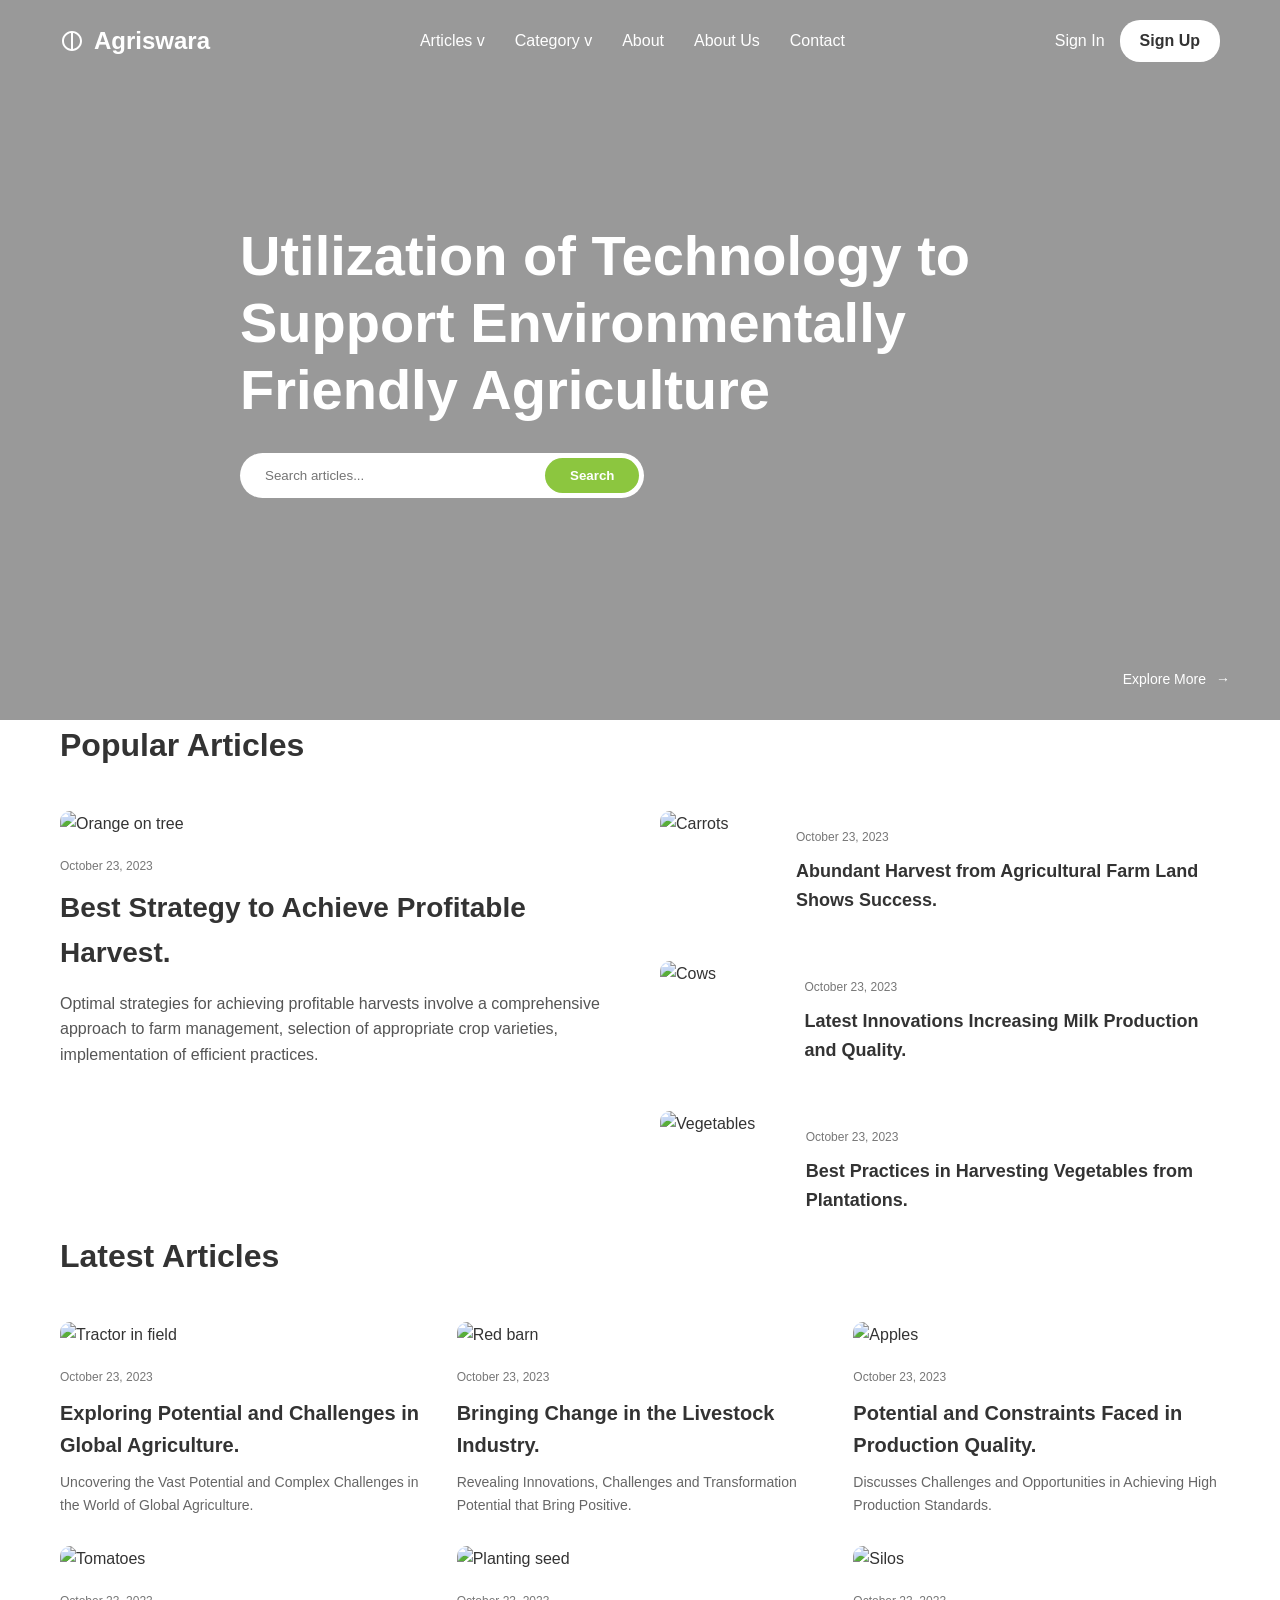
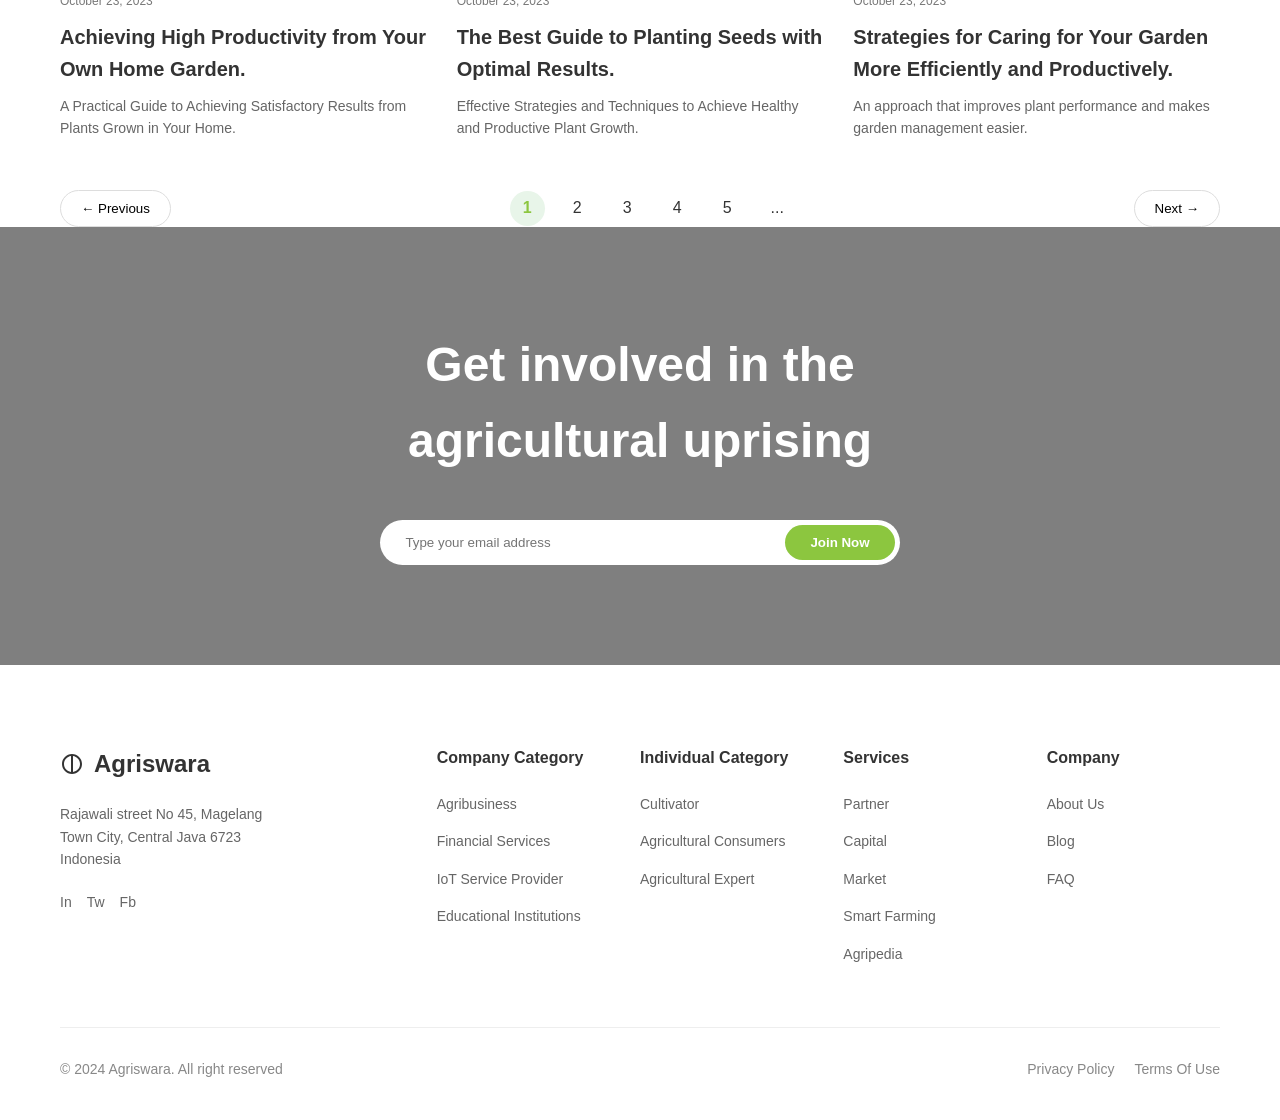
==== commit bae0f78b: "Implement code changes to enhance functionality and improve performance" ====
--- a/index.html
+++ b/index.html
@@ -1,694 +1,578 @@
 <!DOCTYPE html>
 <html lang="en">
 <head>
-  <meta charset="UTF-8">
-  <meta name="viewport" content="width=device-width, initial-scale=1.0">
-  <title>Spionase Kelompok 3 - Portal Berita & Artikel Terkini</title>
-  <!-- External CSS -->
-  <link rel="stylesheet" href="style.css">
-  <!-- Supabase JS Client Library via CDN -->
-  <script src="https://cdn.jsdelivr.net/npm/@supabase/supabase-js@2"></script>
-  <!-- Supabase Configuration -->
-  <script src="supabase-config.js"></script>
-  <!-- Dark Mode early-init: apply saved theme before paint to prevent flash -->
-  <script>
-    (function() {
-      const saved = localStorage.getItem('spionase-theme');
-      if (saved === 'dark') {
-        document.documentElement.setAttribute('data-theme', 'dark');
-      }
-    })();
-  </script>
+    <meta charset="UTF-8">
+    <meta name="viewport" content="width=device-width, initial-scale=1.0">
+    <title>Agriswara - Agricultural Articles</title>
+    <style>
+        /* CSS reset and variables */
+        :root {
+            --primary-color: #8cc63f; /* Light green */
+            --text-dark: #333;
+            --text-light: #fff;
+            --bg-light: #f9f9f9;
+            --font-family: 'Segoe UI', Tahoma, Geneva, Verdana, sans-serif;
+        }
+
+        * {
+            margin: 0;
+            padding: 0;
+            box-sizing: border-box;
+        }
+
+        body {
+            font-family: var(--font-family);
+            color: var(--text-dark);
+            line-height: 1.6;
+        }
+
+        a {
+            text-decoration: none;
+            color: inherit;
+        }
+
+        ul {
+            list-style: none;
+        }
+
+        .container {
+            max-width: 1200px;
+            margin: 0 auto;
+            padding: 0 20px;
+        }
+
+        /* Header */
+        header {
+            position: absolute;
+            top: 0;
+            left: 0;
+            width: 100%;
+            padding: 20px 0;
+            z-index: 10;
+            color: var(--text-light);
+        }
+
+        .header-content {
+            display: flex;
+            justify-content: space-between;
+            align-items: center;
+            max-width: 1200px;
+            margin: 0 auto;
+            padding: 0 20px;
+        }
+
+        .logo {
+            font-size: 24px;
+            font-weight: bold;
+            display: flex;
+            align-items: center;
+            gap: 10px;
+        }
+
+        nav ul {
+            display: flex;
+            gap: 30px;
+        }
+
+        .auth-buttons {
+            display: flex;
+            gap: 15px;
+            align-items: center;
+        }
+
+        .sign-up-btn {
+            background: var(--text-light);
+            color: var(--text-dark);
+            padding: 8px 20px;
+            border-radius: 20px;
+            font-weight: bold;
+        }
+
+        /* Hero Section */
+        .hero {
+            height: 80vh;
+            background: linear-gradient(rgba(0, 0, 0, 0.4), rgba(0, 0, 0, 0.4)), url('https://images.unsplash.com/photo-1500382017468-9049fed747ef?ixlib=rb-4.0.3&auto=format&fit=crop&w=1920&q=80') center/cover;
+            display: flex;
+            align-items: center;
+            color: var(--text-light);
+            position: relative;
+        }
+
+        .hero-content {
+            max-width: 800px;
+        }
+
+        .hero h1 {
+            font-size: 56px;
+            line-height: 1.2;
+            margin-bottom: 30px;
+        }
+
+        .search-bar {
+            display: flex;
+            background: var(--text-light);
+            border-radius: 30px;
+            padding: 5px;
+            width: max-content;
+        }
+
+        .search-bar input {
+            border: none;
+            padding: 10px 20px;
+            border-radius: 30px;
+            outline: none;
+            width: 300px;
+        }
+
+        .search-bar button {
+            background: var(--primary-color);
+            color: var(--text-light);
+            border: none;
+            padding: 10px 25px;
+            border-radius: 30px;
+            cursor: pointer;
+            font-weight: bold;
+        }
+        
+        .explore-more {
+            position: absolute;
+            bottom: 30px;
+            right: 50px;
+            display: flex;
+            align-items: center;
+            gap: 10px;
+            font-size: 14px;
+        }
+
+        /* Sections General */
+        section {
+            padding: 80px 0;
+        }
+
+        .section-title {
+            font-size: 32px;
+            margin-bottom: 40px;
+        }
+
+        /* Popular Articles */
+        .popular-articles {
+            display: grid;
+            grid-template-columns: 1fr 1fr;
+            gap: 40px;
+        }
+
+        .featured-article img {
+            width: 100%;
+            height: 400px;
+            object-fit: cover;
+            border-radius: 10px;
+            margin-bottom: 20px;
+        }
+        
+        .article-date {
+            font-size: 12px;
+            color: #777;
+            margin-bottom: 10px;
+            display: block;
+        }
+
+        .featured-article h3 {
+            font-size: 28px;
+            margin-bottom: 15px;
+        }
+        
+        .featured-article p {
+            color: #555;
+        }
+
+        .side-articles {
+            display: flex;
+            flex-direction: column;
+            gap: 30px;
+        }
+
+        .side-article {
+            display: flex;
+            gap: 20px;
+            align-items: center;
+        }
+
+        .side-article img {
+            width: 150px;
+            height: 120px;
+            object-fit: cover;
+            border-radius: 10px;
+        }
+        
+        .side-article-content h4 {
+            font-size: 18px;
+            margin-top: 5px;
+        }
+
+        /* Latest Articles */
+        .latest-grid {
+            display: grid;
+            grid-template-columns: repeat(3, 1fr);
+            gap: 30px;
+        }
+
+        .latest-card img {
+            width: 100%;
+            height: 250px;
+            object-fit: cover;
+            border-radius: 10px;
+            margin-bottom: 20px;
+        }
+
+        .latest-card h4 {
+            font-size: 20px;
+            margin-bottom: 10px;
+        }
+        
+        .latest-card p {
+            font-size: 14px;
+            color: #666;
+        }
+
+        /* Pagination */
+        .pagination {
+            display: flex;
+            justify-content: space-between;
+            align-items: center;
+            margin-top: 50px;
+        }
+        
+        .page-numbers {
+            display: flex;
+            gap: 15px;
+        }
+        
+        .page-btn {
+            padding: 10px 20px;
+            border: 1px solid #ddd;
+            border-radius: 30px;
+            background: none;
+            cursor: pointer;
+        }
+        
+        .page-numbers span {
+            width: 35px;
+            height: 35px;
+            display: flex;
+            align-items: center;
+            justify-content: center;
+            border-radius: 50%;
+            cursor: pointer;
+        }
+        
+        .page-numbers span.active {
+            background: #e8f5e9;
+            color: var(--primary-color);
+            font-weight: bold;
+        }
+
+        /* CTA Section */
+        .cta-section {
+            background: linear-gradient(rgba(0, 0, 0, 0.5), rgba(0, 0, 0, 0.5)), url('https://images.unsplash.com/photo-1625246333195-78d9c38ad449?ixlib=rb-4.0.3&auto=format&fit=crop&w=1920&q=80') center/cover;
+            padding: 100px 0;
+            text-align: center;
+            color: var(--text-light);
+        }
+
+        .cta-section h2 {
+            font-size: 48px;
+            margin-bottom: 40px;
+        }
+
+        .cta-form {
+            display: flex;
+            justify-content: center;
+        }
+        
+        .cta-form .search-bar input {
+            width: 400px;
+        }
+
+        /* Footer */
+        footer {
+            padding: 80px 0 40px;
+            background: var(--text-light);
+        }
+
+        .footer-grid {
+            display: grid;
+            grid-template-columns: 2fr 1fr 1fr 1fr 1fr;
+            gap: 30px;
+            margin-bottom: 60px;
+        }
+
+        .footer-logo {
+            font-size: 24px;
+            font-weight: bold;
+            margin-bottom: 20px;
+            display: flex;
+            align-items: center;
+            gap: 10px;
+        }
+        
+        .footer-address {
+            color: #666;
+            font-size: 14px;
+            margin-bottom: 20px;
+        }
+
+        .footer-socials {
+            display: flex;
+            gap: 15px;
+        }
+
+        .footer-col h5 {
+            font-size: 16px;
+            margin-bottom: 20px;
+        }
+
+        .footer-col ul {
+            display: flex;
+            flex-direction: column;
+            gap: 12px;
+        }
+
+        .footer-col a {
+            color: #666;
+            font-size: 14px;
+        }
+
+        .footer-bottom {
+            display: flex;
+            justify-content: space-between;
+            padding-top: 30px;
+            border-top: 1px solid #eee;
+            font-size: 14px;
+            color: #888;
+        }
+        
+        .footer-links {
+            display: flex;
+            gap: 20px;
+        }
+    </style>
 </head>
 <body>
 
-  <!-- Reading Progress Bar -->
-  <div id="reading-progress-bar"></div>
-
-  <!-- ================= Header & Interactive Navigation ================= -->
-  <header class="header">
-    <div class="container header-container">
-      <a href="index.html" class="logo">
-        <svg class="logo-icon" viewBox="0 0 24 24">
-          <path d="M12 2C6.48 2 2 6.48 2 12C2 17.52 6.48 22 12 22C17.52 22 22 17.52 22 12C22 6.48 17.52 2 12 2ZM11 19.93C7.05 19.43 4 16.05 4 12C4 7.95 7.05 4.57 11 4.07V19.93ZM13 4.07C16.95 4.57 20 7.95 20 12C20 16.05 16.95 19.43 13 19.93V4.07Z"/>
-        </svg>
-        <span>Spionase <span class="logo-accent">Kelompok 3</span></span>
-      </a>
-
-      <!-- Interactive Functional Navigation -->
-      <nav class="nav-links">
-        <!-- Kategori Dropdown -->
-        <div class="nav-item-dropdown">
-          <button type="button" class="nav-link">
-            Kategori
-            <svg viewBox="0 0 24 24" fill="none" stroke="currentColor" stroke-width="2.5"><polyline points="6 9 12 15 18 9"></polyline></svg>
-          </button>
-          <div class="nav-dropdown-menu">
-            <button type="button" class="dropdown-link-item" onclick="applyCategoryFilter('EKO-KIMIA')">Eko-Kimia</button>
-            <button type="button" class="dropdown-link-item" onclick="applyCategoryFilter('PPKN')">Regulasi &amp; PPKn</button>
-            <button type="button" class="dropdown-link-item" onclick="applyCategoryFilter('SOLUSI DIGITAL')">Solusi Digital</button>
-            <button type="button" class="dropdown-link-item" onclick="applyCategoryFilter('EKO-INOVASI')">Eko-Inovasi</button>
-          </div>
-        </div>
-
-        <!-- Topik Pilihan Dropdown -->
-        <div class="nav-item-dropdown">
-          <button type="button" class="nav-link">
-            Topik Pilihan
-            <svg viewBox="0 0 24 24" fill="none" stroke="currentColor" stroke-width="2.5"><polyline points="6 9 12 15 18 9"></polyline></svg>
-          </button>
-          <div class="nav-dropdown-menu">
-            <button type="button" class="dropdown-link-item" onclick="showTopic('popular')">Artikel Pilihan</button>
-            <button type="button" class="dropdown-link-item" onclick="showTopic('latest')">Artikel Terbaru</button>
-            <button type="button" class="dropdown-link-item" onclick="applyCategoryFilter('ALL')">Semua Kategori</button>
-          </div>
-        </div>
-
-        <button type="button" class="nav-link" onclick="showTopic('popular')">Populer</button>
-        <button type="button" class="nav-link" onclick="showTopic('latest')">Terbaru</button>
-        <a href="#interaktif" class="nav-link">Interaktif</a>
-      </nav>
-
-      <!-- Dark/Light Mode Toggle -->
-      <button
-        type="button"
-        class="theme-toggle-btn"
-        id="themeToggleBtn"
-        onclick="toggleTheme()"
-        aria-label="Toggle Dark/Light Mode"
-        title="Toggle Dark/Light Mode"
-      >
-        <!-- Sun icon (light mode) -->
-        <svg class="icon-sun" viewBox="0 0 24 24" fill="none" stroke="currentColor" stroke-width="2" stroke-linecap="round" stroke-linejoin="round">
-          <circle cx="12" cy="12" r="5"></circle>
-          <line x1="12" y1="1" x2="12" y2="3"></line>
-          <line x1="12" y1="21" x2="12" y2="23"></line>
-          <line x1="4.22" y1="4.22" x2="5.64" y2="5.64"></line>
-          <line x1="18.36" y1="18.36" x2="19.78" y2="19.78"></line>
-          <line x1="1" y1="12" x2="3" y2="12"></line>
-          <line x1="21" y1="12" x2="23" y2="12"></line>
-          <line x1="4.22" y1="19.78" x2="5.64" y2="18.36"></line>
-          <line x1="18.36" y1="5.64" x2="19.78" y2="4.22"></line>
-        </svg>
-        <!-- Moon icon (dark mode) -->
-        <svg class="icon-moon" viewBox="0 0 24 24" fill="none" stroke="currentColor" stroke-width="2" stroke-linecap="round" stroke-linejoin="round">
-          <path d="M21 12.79A9 9 0 1 1 11.21 3 7 7 0 0 0 21 12.79z"></path>
-        </svg>
-      </button>
-
-      <div class="header-auth">
-        <a href="auth.html?mode=signin" class="btn-sign-in">Sign In</a>
-        <a href="auth.html?mode=signup" class="btn-sign-up">Sign Up</a>
-      </div>
-    </div>
-  </header>
-
-  <!-- ================= Hero Section ================= -->
-  <section class="hero">
-    <div class="container">
-      <div class="hero-content">
-        <h1 class="hero-title">Literasi Lingkungan Digital: Kimia, Ekologi, dan Hak Warga dalam Era Informasi</h1>
-        <div class="hero-search-wrapper">
-          <form class="search-box" onsubmit="handleSearchSubmit(event)">
-            <svg class="search-icon" viewBox="0 0 24 24" fill="none" stroke="currentColor" stroke-width="2" stroke-linecap="round" stroke-linejoin="round">
-              <circle cx="11" cy="11" r="8"></circle>
-              <line x1="21" y1="21" x2="16.65" y2="16.65"></line>
-            </svg>
-            <input type="text" id="mainSearchInput" placeholder="Cari artikel berita, teknologi, tren..." oninput="handleLiveSearch(this.value)">
-            <button type="submit" class="btn-search">
-              <span>Cari</span>
-              <svg viewBox="0 0 24 24" fill="none" stroke="currentColor" stroke-width="2.5" stroke-linecap="round" stroke-linejoin="round">
-                <line x1="5" y1="12" x2="19" y2="12"></line>
-                <polyline points="12 5 19 12 12 19"></polyline>
-              </svg>
-            </button>
-          </form>
-        </div>
-      </div>
-    </div>
-    <a href="#articleFeedArea" class="hero-explore" onclick="scrollToArticles(event)">
-      <span>Jelajahi Berita</span>
-      <div class="arrow-circle">
-        <svg width="14" height="14" viewBox="0 0 24 24" fill="none" stroke="currentColor" stroke-width="2.5" stroke-linecap="round" stroke-linejoin="round">
-          <line x1="12" y1="5" x2="12" y2="19"></line>
-          <polyline points="19 12 12 19 5 12"></polyline>
-        </svg>
-      </div>
-    </a>
-  </section>
-
-  <!-- ================= Interactive Category Filter Pill Bar ================= -->
-  <div class="category-filter-section" id="articleFeedArea">
-    <div class="container category-filter-container">
-      <div class="category-filter-pills">
-        <button type="button" class="filter-pill active" onclick="applyCategoryFilter('ALL', this)">Semua Berita</button>
-        <button type="button" class="filter-pill" onclick="applyCategoryFilter('EKO-KIMIA', this)">Eko-Kimia</button>
-        <button type="button" class="filter-pill" onclick="applyCategoryFilter('PPKN', this)">Regulasi &amp; PPKn</button>
-        <button type="button" class="filter-pill" onclick="applyCategoryFilter('SOLUSI DIGITAL', this)">Solusi Digital</button>
-        <button type="button" class="filter-pill" onclick="applyCategoryFilter('EKO-INOVASI', this)">Eko-Inovasi</button>
-      </div>
-
-      <div class="filter-status-text" id="filterStatusLabel">
-        Menampilkan: <strong>Semua Artikel (9)</strong>
-      </div>
-    </div>
-  </div>
-
-  <!-- ================= Popular Articles Section ================= -->
-  <section class="section" id="popularSection">
-    <div class="container">
-      <h2 class="section-title" id="popularTitle">Artikel Pilihan: Krisis Lingkungan</h2>
-      
-      <div class="popular-grid" id="popularGrid">
-        <!-- Main Featured Article (Topik 1 Kimia — Tumpahan Minyak Karawang) -->
-        <a href="article.html?id=1" class="article-link article-item" data-category="EKO-KIMIA" data-title="Tumpahan Minyak Karawang Mengancam Ekosistem Laut dan Kehidupan Warga Pesisir">
-          <article class="featured-card">
-            <div class="featured-img-wrap">
-              <img src="https://images.unsplash.com/photo-1611273426858-450d8e3c9fce?auto=format&fit=crop&w=900&q=80" alt="Tumpahan Minyak Karawang">
-            </div>
-            <span class="article-date">EKO-KIMIA • 23 OKTOBER 2026</span>
-            <h3 class="featured-title">Tumpahan Minyak Karawang: Ketika Senyawa Hidrokarbon Merenggut Hak Hidup Warga Pesisir.</h3>
-            <p class="featured-desc">Tumpahan minyak di perairan Karawang memperlihatkan bagaimana hidrokarbon dapat mengganggu ekosistem laut, kegiatan nelayan, dan rasa aman warga pesisir.</p>
-          </article>
-        </a>
-
-        <!-- Side Stacked Articles -->
-        <div class="side-articles-list">
-          <!-- Topik 2: Oli Bekas -->
-          <a href="article.html?id=2" class="article-link article-item" data-category="EKO-KIMIA" data-title="Bahaya Buang Oli Bekas Sembarangan Ancaman Nyata Pencemaran Tanah dan Air Tanah">
-            <article class="side-card">
-              <div class="side-img-wrap">
-                <img src="https://images.unsplash.com/photo-1558618666-fcd25c85cd64?auto=format&fit=crop&w=400&q=80" alt="Oli Bekas Berbahaya">
-              </div>
-              <div class="side-content">
-                <span class="article-date">EKO-KIMIA • 23 OKTOBER 2026</span>
-                <h4 class="side-title">Bahaya Buang Oli Bekas Sembarangan: Ancaman Nyata bagi Tanah dan Air Tanah.</h4>
-                <p class="side-desc">Oli bekas membawa kontaminan dari pemakaian kendaraan. Pengumpulan dan penyerahan ke pengelola berizin mencegah limbah masuk ke tanah atau saluran air.</p>
-              </div>
-            </article>
-          </a>
-
-          <!-- Topik 3: Mikroplastik -->
-          <a href="article.html?id=3" class="article-link article-item" data-category="EKO-KIMIA" data-title="Ancaman Mikroplastik dalam Rantai Makanan Laut Krisis Senyawa Kimia Tak Kasat Mata">
-            <article class="side-card">
-              <div class="side-img-wrap">
-                <img src="https://images.unsplash.com/photo-1604187351574-c75ca79f5807?auto=format&fit=crop&w=400&q=80" alt="Mikroplastik di Laut">
-              </div>
-              <div class="side-content">
-                <span class="article-date">EKO-KIMIA • 23 OKTOBER 2026</span>
-                <h4 class="side-title">Ancaman Mikroplastik dalam Rantai Makanan Laut: Krisis Senyawa Kimia Tak Kasat Mata.</h4>
-                <p class="side-desc">Partikel plastik berukuran hingga lima milimeter dapat masuk ke ekosistem dan rantai pangan. Dampak kesehatan spesifiknya masih terus diteliti.</p>
-              </div>
-            </article>
-          </a>
-        </div>
-      </div>
-    </div>
-  </section>
-
-  <!-- ================= Latest Articles Section ================= -->
-  <section class="section latest-section" id="latestSection">
-    <div class="container">
-      <h2 class="section-title" id="latestTitle">Artikel Terbaru: Hak, Nilai, &amp; Solusi</h2>
-
-      <div class="latest-grid" id="latestGrid">
-        <!-- Card 1 — PPKn: Hak Lingkungan Sehat UUD 1945 Pasal 28H -->
-        <a href="article.html?id=4" class="article-link article-item" data-category="PPKN" data-title="Hak atas Lingkungan Hidup Sehat Amanat UUD 1945 Pasal 28H Ayat 1 yang Kerap Diabaikan">
-          <article class="latest-card">
-            <div class="latest-img-wrap">
-              <img src="https://images.unsplash.com/photo-1589829085413-56de8ae18c73?auto=format&fit=crop&w=600&q=80" alt="Hak Konstitusional Lingkungan">
-            </div>
-            <span class="article-date">REGULASI &amp; PPKN • 23 OKTOBER 2026</span>
-            <h4 class="latest-title">Hak atas Lingkungan Sehat: Amanat UUD 1945 Pasal 28H Ayat 1 yang Kerap Diabaikan.</h4>
-            <p class="latest-desc">Pasal 28H ayat (1) UUD 1945 menegaskan hak atas lingkungan yang baik dan sehat, sekaligus dasar untuk pengawasan dan perlindungan warga.</p>
-          </article>
-        </a>
-
-        <!-- Card 2 — PPKn: Gotong Royong Sila 3 -->
-        <a href="article.html?id=5" class="article-link article-item" data-category="PPKN" data-title="Gotong Royong Kelestarian Alam Implementasi Sila Ketiga dalam Gerakan Lingkungan">
-          <article class="latest-card">
-            <div class="latest-img-wrap">
-              <img src="https://images.unsplash.com/photo-1530587191325-3db32d826c18?auto=format&fit=crop&w=600&q=80" alt="Gotong Royong Lingkungan">
-            </div>
-            <span class="article-date">REGULASI &amp; PPKN • 23 OKTOBER 2026</span>
-            <h4 class="latest-title">Gotong Royong Kelestarian Alam: Implementasi Sila Ketiga dalam Gerakan Lingkungan.</h4>
-            <p class="latest-desc">Sila Ketiga hadir dalam tindakan bersama, dari pemilahan sampah hingga pemantauan sungai, karena ruang hidup yang sehat tidak bisa dijaga sendirian.</p>
-          </article>
-        </a>
-
-        <!-- Card 3 — PPKn: Musyawarah Energi Bersih Sila 4 & 5 -->
-        <a href="article.html?id=6" class="article-link article-item" data-category="PPKN" data-title="Musyawarah Keadilan Energi Bersih Implementasi Sila Keempat dan Kelima Pancasila">
-          <article class="latest-card">
-            <div class="latest-img-wrap">
-              <img src="https://images.unsplash.com/photo-1509391366360-2e959784a276?auto=format&fit=crop&w=600&q=80" alt="Energi Bersih dan Keadilan">
-            </div>
-            <span class="article-date">REGULASI &amp; PPKN • 23 OKTOBER 2026</span>
-            <h4 class="latest-title">Musyawarah Keadilan Energi Bersih: Implementasi Sila 4 &amp; 5 Pancasila.</h4>
-            <p class="latest-desc">Musyawarah membuat transisi energi bersih lebih inklusif. Sila Keempat dan Kelima mengarahkan keputusan pada keterlibatan warga serta manfaat yang adil.</p>
-          </article>
-        </a>
-
-        <!-- Card 4 — Solusi Digital: Kalkulator Emisi -->
-        <a href="article.html?id=7" class="article-link article-item" data-category="SOLUSI DIGITAL" data-title="Inovasi Aplikasi Kalkulator Jejak Karbon untuk Mendorong Gaya Hidup Rendah Emisi">
-          <article class="latest-card">
-            <div class="latest-img-wrap">
-              <img src="https://images.unsplash.com/photo-1473341304170-971dccb5ac1e?auto=format&fit=crop&w=600&q=80" alt="Teknologi Lingkungan">
-            </div>
-            <span class="article-date">SOLUSI DIGITAL • 23 OKTOBER 2026</span>
-            <h4 class="latest-title">Inovasi Aplikasi Kalkulator Jejak Karbon untuk Mendorong Gaya Hidup Rendah Emisi.</h4>
-            <p class="latest-desc">Kalkulator digital membantu warga memperkirakan emisi dari transportasi, listrik, dan konsumsi, lalu memilih langkah pengurangan yang realistis.</p>
-          </article>
-        </a>
-
-        <!-- Card 5 — Eko-Inovasi: Bioremediasi -->
-        <a href="article.html?id=8" class="article-link article-item" data-category="EKO-INOVASI" data-title="Bioremediasi Solusi Bioteknologi untuk Memulihkan Tanah dan Perairan Tercemar Minyak">
-          <article class="latest-card">
-            <div class="latest-img-wrap">
-              <img src="https://images.unsplash.com/photo-1416879595882-3373a0480b5b?auto=format&fit=crop&w=600&q=80" alt="Bioremediasi Alam">
-            </div>
-            <span class="article-date">EKO-INOVASI • 23 OKTOBER 2026</span>
-            <h4 class="latest-title">Bioremediasi: Solusi Bioteknologi untuk Memulihkan Tanah &amp; Perairan Tercemar Minyak.</h4>
-            <p class="latest-desc">Bioremediasi memanfaatkan mikroorganisme untuk membantu pemulihan pencemaran minyak, dengan syarat penilaian lokasi dan pemantauan ilmiah yang ketat.</p>
-          </article>
-        </a>
-
-        <!-- Card 6 — Eko-Inovasi: Plastik Daur Ulang -->
-        <a href="article.html?id=9" class="article-link article-item" data-category="EKO-INOVASI" data-title="Inovasi Material Bioplastik Menggantikan Plastik Konvensional Sumber Mikroplastik">
-          <article class="latest-card">
-            <div class="latest-img-wrap">
-              <img src="https://images.unsplash.com/photo-1558449028-b53a39d100fc?auto=format&fit=crop&w=600&q=80" alt="Bioplastik Inovatif">
-            </div>
-            <span class="article-date">EKO-INOVASI • 23 OKTOBER 2026</span>
-            <h4 class="latest-title">Inovasi Material Bioplastik: Menggantikan Plastik Konvensional Sumber Mikroplastik.</h4>
-            <p class="latest-desc">Material alternatif dapat mengurangi ketergantungan pada plastik konvensional, tetapi manfaatnya tetap bergantung pada desain produk dan sistem pengelolaan pasca-pakai.</p>
-          </article>
-        </a>
-      </div>
-
-    </div>
-  </section>
-
-  <!-- ================= CTA Section ================= -->
-  <section class="cta-banner" id="newsletter">
-    <div class="container">
-      <h2 class="cta-title">Dapatkan Rangkuman Berita<br>&amp; Artikel Terkini Setiap Hari</h2>
-      
-      <div class="cta-form-wrapper">
-        <form class="cta-form" action="#" method="post" onsubmit="event.preventDefault(); alert('Terima kasih! Anda telah berlangganan newsletter Spionase Kelompok 3.');">
-          <input type="email" placeholder="Masukkan alamat email Anda" required>
-          <button type="submit" class="btn-join">
-            <span>Langganan</span>
-            <svg viewBox="0 0 24 24" fill="none" stroke="currentColor" stroke-width="2.5" stroke-linecap="round" stroke-linejoin="round">
-              <line x1="5" y1="12" x2="19" y2="12"></line>
-              <polyline points="12 5 19 12 12 19"></polyline>
-            </svg>
-          </button>
-        </form>
-      </div>
-    </div>
-  </section>
-
-  <!-- ================= Fitur Interaktif LKPD ================= -->
-  <section class="section interactive-section" id="interaktif">
-    <div class="container">
-      <h2 class="section-title">Ruang Interaktif Warga Digital</h2>
-      <p class="interactive-intro">Wadah dialog digital Spionase Kelompok 3 untuk mengukur dampak, menyampaikan reaksi, dan menyuarakan pendapat tentang isu lingkungan.</p>
-
-      <div class="interactive-grid">
-
-        <!-- 1. Kalkulator Jejak Karbon -->
-        <div class="interactive-card carbon-calc-card">
-          <div class="icard-header">
-            <span class="icard-index">01</span>
-            <h3 class="icard-title">Kalkulator Jejak Karbon Mandiri</h3>
-          </div>
-          <p class="icard-desc">Hitung estimasi emisi CO₂ harian Anda berdasarkan aktivitas transportasi dan konsumsi energi.</p>
-
-          <div class="carbon-form">
-            <div class="carbon-row">
-              <label>Jarak berkendara motor atau mobil (km per hari)</label>
-              <input type="number" id="carbonKm" min="0" max="500" value="20" class="carbon-input">
-            </div>
-            <div class="carbon-row">
-              <label>Penggunaan listrik rumah (kWh per hari)</label>
-              <input type="number" id="carbonKwh" min="0" max="100" value="8" class="carbon-input">
-            </div>
-            <div class="carbon-row">
-              <label>Konsumsi daging merah (porsi per hari)</label>
-              <input type="number" id="carbonMeat" min="0" max="10" value="1" class="carbon-input">
-            </div>
-            <button type="button" class="btn-carbon-calc" onclick="hitungKarbon()">Hitung estimasi emisi</button>
-            <div class="carbon-result" id="carbonResult"></div>
-          </div>
-        </div>
-
-        <!-- 2. Reaksi pembaca -->
-        <div class="interactive-card emoji-reaction-card">
-          <div class="icard-header">
-            <span class="icard-index">02</span>
-            <h3 class="icard-title">Reaksi Warga Terhadap Krisis Lingkungan</h3>
-          </div>
-          <p class="icard-desc">Bagaimana perasaan Anda setelah membaca artikel pencemaran lingkungan ini?</p>
-
-          <div class="emoji-grid">
-            <button type="button" class="emoji-btn" onclick="addReaction('concerned', this)">
-              <span class="emoji-icon">😟</span>
-              <span class="emoji-label">Prihatin</span>
-              <span class="emoji-count" id="count-concerned">0</span>
-            </button>
-            <button type="button" class="emoji-btn" onclick="addReaction('angry', this)">
-              <span class="emoji-icon">😠</span>
-              <span class="emoji-label">Tegas</span>
-              <span class="emoji-count" id="count-angry">0</span>
-            </button>
-            <button type="button" class="emoji-btn" onclick="addReaction('sad', this)">
-              <span class="emoji-icon">💧</span>
-              <span class="emoji-label">Sedih</span>
-              <span class="emoji-count" id="count-sad">0</span>
-            </button>
-            <button type="button" class="emoji-btn" onclick="addReaction('hopeful', this)">
-              <span class="emoji-icon">🌱</span>
-              <span class="emoji-label">Optimis</span>
-              <span class="emoji-count" id="count-hopeful">0</span>
-            </button>
-            <button type="button" class="emoji-btn" onclick="addReaction('aware', this)">
-              <span class="emoji-icon">💡</span>
-              <span class="emoji-label">Terinspirasi</span>
-              <span class="emoji-count" id="count-aware">0</span>
-            </button>
-            <button type="button" class="emoji-btn" onclick="addReaction('act', this)">
-              <span class="emoji-icon">✓</span>
-              <span class="emoji-label">Siap bertindak</span>
-              <span class="emoji-count" id="count-act">0</span>
-            </button>
-          </div>
-          <p class="emoji-total-text" id="emojiTotal">Belum ada reaksi. Jadilah yang pertama!</p>
-        </div>
-
-        <!-- 3. Jajak Pendapat Digital -->
-        <div class="interactive-card poll-card">
-          <div class="icard-header">
-            <span class="icard-index">03</span>
-            <h3 class="icard-title">Jajak Pendapat: Suara Warga Terdampak</h3>
-          </div>
-          <p class="icard-desc">Menurut Anda, siapakah yang paling bertanggung jawab atas krisis pencemaran lingkungan di Indonesia?</p>
-
-          <div class="poll-options" id="pollOptions">
-            <button type="button" class="poll-option-btn" onclick="vote('industri')">Perusahaan industri dan korporasi</button>
-            <button type="button" class="poll-option-btn" onclick="vote('pemerintah')">Pemerintah dan pengawas lingkungan</button>
-            <button type="button" class="poll-option-btn" onclick="vote('masyarakat')">Masyarakat dan gaya hidup konsumtif</button>
-            <button type="button" class="poll-option-btn" onclick="vote('bersama')">Tanggung jawab bersama semua pihak</button>
-          </div>
-          <div class="poll-results" id="pollResults" style="display:none;"></div>
-          <p class="poll-reset-link" id="pollResetLink" style="display:none;">
-            <button type="button" onclick="resetPoll()" class="btn-reset-poll">Ubah pilihan</button>
-          </p>
-        </div>
-
-      </div>
-    </div>
-  </section>
-
-  <!-- ================= Compact Minimalist Footer ================= -->
-  <footer class="footer-compact" id="footer">
-    <div class="container footer-compact-inner">
-      <div class="footer-compact-brand">
-        <a href="index.html" class="logo">
-          <svg class="logo-icon" viewBox="0 0 24 24">
-            <path d="M12 2C6.48 2 2 6.48 2 12C2 17.52 6.48 22 12 22C17.52 22 22 17.52 22 12C22 6.48 17.52 2 12 2ZM11 19.93C7.05 19.43 4 16.05 4 12C4 7.95 7.05 4.57 11 4.07V19.93ZM13 4.07C16.95 4.57 20 7.95 20 12C20 16.05 16.95 19.43 13 19.93V4.07Z"/>
-          </svg>
-          <span>Spionase Kelompok 3</span>
-        </a>
-        <p>&copy; 2026 Spionase Kelompok 3. Media Literasi Lingkungan &amp; Digital.</p>
-      </div>
-      <div class="footer-compact-links">
-        <button type="button" class="nav-link" style="color: var(--text-muted); font-size:13px;" onclick="showTopic('popular')">Berita Populer</button>
-        <button type="button" class="nav-link" style="color: var(--text-muted); font-size:13px;" onclick="showTopic('latest')">Artikel Terbaru</button>
-        <a href="profile.html">Profil Saya</a>
-        <a href="auth.html?mode=signin">Akun</a>
-      </div>
-    </div>
-  </footer>
-
-  <!-- Auth Script -->
-  <script src="auth.js"></script>
-
-  <!-- ================= Interactive Filtering & Search Script ================= -->
-  <script>
-    let currentCategory = 'ALL';
-    let currentSearchQuery = '';
-
-    // Scroll helper
-    function scrollToArticles(e) {
-      if (e) e.preventDefault();
-      document.getElementById('articleFeedArea').scrollIntoView({ behavior: 'smooth' });
-    }
-
-    // Filter by category
-    function applyCategoryFilter(categoryKey, clickedBtn = null) {
-      currentCategory = categoryKey.toUpperCase();
-      
-      // Update active state on filter pills
-      const pills = document.querySelectorAll('.filter-pill');
-      pills.forEach(pill => {
-        const text = pill.textContent.toUpperCase();
-        if (
-          (currentCategory === 'ALL' && text.includes('SEMUA')) ||
-          (currentCategory !== 'ALL' && text.includes(currentCategory.split(' ')[0]))
-        ) {
-          pill.classList.add('active');
-        } else {
-          pill.classList.remove('active');
-        }
-      });
-
-      // Show both popular and latest sections for filtered view
-      document.getElementById('popularSection').style.display = 'block';
-      document.getElementById('latestSection').style.display = 'block';
-
-      renderFilteredArticles();
-      scrollToArticles();
-    }
-
-    // Show specific topic (Popular vs Latest)
-    function showTopic(topicType) {
-      currentCategory = 'ALL';
-      currentSearchQuery = '';
-      document.getElementById('mainSearchInput').value = '';
-
-      if (topicType === 'popular') {
-        document.getElementById('popularSection').style.display = 'block';
-        document.getElementById('latestSection').style.display = 'none';
-        document.getElementById('filterStatusLabel').innerHTML = 'Menampilkan: <strong>Artikel Pilihan (3)</strong>';
-        document.getElementById('popularSection').scrollIntoView({ behavior: 'smooth' });
-      } else if (topicType === 'latest') {
-        document.getElementById('popularSection').style.display = 'none';
-        document.getElementById('latestSection').style.display = 'block';
-        document.getElementById('filterStatusLabel').innerHTML = 'Menampilkan: <strong>Artikel Terbaru (6)</strong>';
-        document.getElementById('latestSection').scrollIntoView({ behavior: 'smooth' });
-      }
-    }
-
-    // Live search input
-    function handleLiveSearch(query) {
-      currentSearchQuery = query.trim().toLowerCase();
-      renderFilteredArticles();
-    }
-
-    function handleSearchSubmit(e) {
-      e.preventDefault();
-      const val = document.getElementById('mainSearchInput').value;
-      handleLiveSearch(val);
-      scrollToArticles();
-    }
-
-    // Filter logic
-    function renderFilteredArticles() {
-      const allArticles = document.querySelectorAll('.article-item');
-      let visibleCount = 0;
-
-      allArticles.forEach(item => {
-        const cat = (item.getAttribute('data-category') || '').toUpperCase();
-        const title = (item.getAttribute('data-title') || '').toLowerCase();
-        const text = item.textContent.toLowerCase();
-
-        const matchCategory = (currentCategory === 'ALL') || cat.includes(currentCategory);
-        const matchSearch = (!currentSearchQuery) || title.includes(currentSearchQuery) || text.includes(currentSearchQuery) || cat.toLowerCase().includes(currentSearchQuery);
-
-        if (matchCategory && matchSearch) {
-          item.style.display = 'block';
-          visibleCount++;
-        } else {
-          item.style.display = 'none';
-        }
-      });
-
-      // Update status text
-      const statusLabel = document.getElementById('filterStatusLabel');
-
-      if (currentCategory === 'ALL' && !currentSearchQuery) {
-        statusLabel.innerHTML = `Menampilkan: <strong>Semua Artikel (${visibleCount})</strong>`;
-      } else {
-        const label = currentCategory !== 'ALL' ? currentCategory : `Pencarian "${currentSearchQuery}"`;
-        statusLabel.innerHTML = `Hasil Kategori <strong>${label}</strong>: (${visibleCount} artikel)`;
-      }
-
-      if (visibleCount === 0) statusLabel.innerHTML = 'Belum ada artikel yang sesuai dengan pencarian tersebut.';
-    }
-
-    // Check query params on page load (e.g. index.html?category=TEKNOLOGI)
-    document.addEventListener('DOMContentLoaded', () => {
-      const urlParams = new URLSearchParams(window.location.search);
-      const catParam = urlParams.get('category');
-      const qParam = urlParams.get('q');
-
-      if (catParam) {
-        applyCategoryFilter(catParam);
-      } else if (qParam) {
-        document.getElementById('mainSearchInput').value = qParam;
-        handleLiveSearch(qParam);
-      }
-    });
-  </script>
-
-  <!-- ================= Dark/Light Mode Toggle Script ================= -->
-  <script>
-    function toggleTheme() {
-      const html = document.documentElement;
-      const isDark = html.getAttribute('data-theme') === 'dark';
-      if (isDark) {
-        html.removeAttribute('data-theme');
-        localStorage.setItem('spionase-theme', 'light');
-      } else {
-        html.setAttribute('data-theme', 'dark');
-        localStorage.setItem('spionase-theme', 'dark');
-      }
-    }
-  </script>
-
-  <!-- ================= Reading Progress Bar Script ================= -->
-  <script>
-    (function() {
-      const bar = document.getElementById('reading-progress-bar');
-      if (!bar) return;
-
-      function updateProgress() {
-        const scrollTop = window.scrollY || document.documentElement.scrollTop;
-        const docHeight = document.documentElement.scrollHeight - document.documentElement.clientHeight;
-        const progress = docHeight > 0 ? (scrollTop / docHeight) * 100 : 0;
-        bar.style.width = Math.min(progress, 100) + '%';
-      }
-
-      window.addEventListener('scroll', updateProgress, { passive: true });
-      updateProgress();
-    })();
-  </script>
-
-  <!-- ================= Fitur Interaktif LKPD Script ================= -->
-  <script>
-    // ---- Kalkulator Jejak Karbon ----
-    function hitungKarbon() {
-      const km   = parseFloat(document.getElementById('carbonKm').value)   || 0;
-      const kwh  = parseFloat(document.getElementById('carbonKwh').value)  || 0;
-      const meat = parseFloat(document.getElementById('carbonMeat').value) || 0;
-
-      // Faktor emisi sederhana (kg CO2/unit)
-      const emisiKendara = km   * 0.21;   // 0.21 kg CO2/km rata-rata motor/mobil
-      const emisiListrik = kwh  * 0.87;   // 0.87 kg CO2/kWh (grid Indonesia)
-      const emisiDaging  = meat * 3.3;    // 3.3 kg CO2/porsi daging merah
-
-      const total = emisiKendara + emisiListrik + emisiDaging;
-
-      let level, color, tips;
-      if (total < 5) {
-        level = 'Sangat rendah'; color = '#22c55e';
-        tips = 'Luar biasa! Gaya hidup Anda sudah sangat ramah lingkungan.';
-      } else if (total < 12) {
-        level = 'Sedang'; color = '#f59e0b';
-        tips = 'Cukup baik. Coba kurangi konsumsi daging dan gunakan transportasi umum.';
-      } else if (total < 25) {
-        level = 'Tinggi'; color = '#f97316';
-        tips = 'Emisi Anda cukup besar. Pertimbangkan beralih ke kendaraan listrik atau hemat listrik.';
-      } else {
-        level = 'Sangat tinggi'; color = '#ef4444';
-        tips = 'Jejak karbon Anda jauh di atas rata-rata. Segera ambil langkah nyata untuk lingkungan!';
-      }
-
-      const result = document.getElementById('carbonResult');
-      result.style.display = 'block';
-      result.innerHTML = `
-        <div class="carbon-total" style="border-color:${color}">
-          <span class="carbon-total-num" style="color:${color}">${total.toFixed(2)} <small>kg CO₂/hari</small></span>
-          <span class="carbon-level-badge" style="background:${color}">${level}</span>
-        </div>
-        <div class="carbon-breakdown">
-          <span>Kendaraan: <strong>${emisiKendara.toFixed(2)} kg</strong></span>
-          <span>Listrik: <strong>${emisiListrik.toFixed(2)} kg</strong></span>
-          <span>Konsumsi: <strong>${emisiDaging.toFixed(2)} kg</strong></span>
-        </div>
-        <p class="carbon-tips">${tips}</p>
-      `;
-    }
-
-    // ---- Reaksi Emoji ----
-    const reactionCounts = { concerned:0, angry:0, sad:0, hopeful:0, aware:0, act:0 };
-    let totalReactions = 0;
-
-    function addReaction(type, btn) {
-      reactionCounts[type]++;
-      totalReactions++;
-      document.getElementById('count-' + type).textContent = reactionCounts[type];
-
-      // Visual feedback
-      btn.classList.add('emoji-btn-active');
-      setTimeout(() => btn.classList.remove('emoji-btn-active'), 400);
-
-      const totalEl = document.getElementById('emojiTotal');
-      totalEl.textContent = `Total ${totalReactions} reaksi dari warga digital — terima kasih sudah bersuara!`;
-    }
-
-    // ---- Jajak Pendapat ----
-    const pollData = {
-      industri:   { label: 'Perusahaan industri', votes: 0 },
-      pemerintah: { label: 'Pemerintah', votes: 0 },
-      masyarakat: { label: 'Masyarakat', votes: 0 },
-      bersama:    { label: 'Tanggung jawab bersama', votes: 0 }
-    };
-    let totalVotes = 0;
-
-    function vote(choice) {
-      pollData[choice].votes++;
-      totalVotes++;
-      document.getElementById('pollOptions').style.display = 'none';
-      document.getElementById('pollResetLink').style.display = 'block';
-      renderPollResults();
-    }
-
-    function renderPollResults() {
-      const resultsEl = document.getElementById('pollResults');
-      resultsEl.style.display = 'block';
-      let html = `<p class="poll-total-text">Total suara: <strong>${totalVotes}</strong></p>`;
-      Object.entries(pollData).forEach(([key, data]) => {
-        const pct = totalVotes > 0 ? Math.round((data.votes / totalVotes) * 100) : 0;
-        html += `
-          <div class="poll-result-row">
-            <span class="poll-result-label">${data.label}</span>
-            <div class="poll-bar-wrap">
-              <div class="poll-bar-fill" style="width:${pct}%"></div>
-            </div>
-            <span class="poll-result-pct">${pct}%</span>
-          </div>
-        `;
-      });
-      resultsEl.innerHTML = html;
-    }
-
-    function resetPoll() {
-      document.getElementById('pollOptions').style.display = 'flex';
-      document.getElementById('pollResults').style.display = 'none';
-      document.getElementById('pollResetLink').style.display = 'none';
-    }
-  </script>
+    <!-- Header -->
+    <header>
+        <div class="header-content">
+            <div class="logo">
+                <svg width="24" height="24" viewBox="0 0 24 24" fill="none" xmlns="http://www.w3.org/2000/svg">
+                    <path d="M12 2C6.48 2 2 6.48 2 12C2 17.52 6.48 22 12 22C17.52 22 22 17.52 22 12C22 6.48 17.52 2 12 2ZM11 19.93C7.05 19.43 4 16.05 4 12C4 7.95 7.05 4.57 11 4.07V19.93ZM13 4.07C16.95 4.57 20 7.95 20 12C20 16.05 16.95 19.43 13 19.93V4.07Z" fill="white"/>
+                </svg>
+                Agriswara
+            </div>
+            <nav>
+                <ul>
+                    <li><a href="#">Articles v</a></li>
+                    <li><a href="#">Category v</a></li>
+                    <li><a href="#">About</a></li>
+                    <li><a href="#">About Us</a></li>
+                    <li><a href="#">Contact</a></li>
+                </ul>
+            </nav>
+            <div class="auth-buttons">
+                <a href="#" class="sign-in">Sign In</a>
+                <a href="#" class="sign-up-btn">Sign Up</a>
+            </div>
+        </div>
+    </header>
+
+    <!-- Hero Section -->
+    <section class="hero">
+        <div class="container">
+            <div class="hero-content">
+                <h1>Utilization of Technology to Support Environmentally Friendly Agriculture</h1>
+                <div class="search-bar">
+                    <input type="text" placeholder="Search articles...">
+                    <button>Search</button>
+                </div>
+            </div>
+            <div class="explore-more">
+                Explore More <span>&rarr;</span>
+            </div>
+        </div>
+    </section>
+
+    <!-- Popular Articles -->
+    <section class="container">
+        <h2 class="section-title">Popular Articles</h2>
+        <div class="popular-articles">
+            <div class="featured-article">
+                <img src="https://images.unsplash.com/photo-1550989460-0adf9ea622e2?ixlib=rb-4.0.3&auto=format&fit=crop&w=800&q=80" alt="Orange on tree">
+                <span class="article-date">October 23, 2023</span>
+                <h3>Best Strategy to Achieve Profitable Harvest.</h3>
+                <p>Optimal strategies for achieving profitable harvests involve a comprehensive approach to farm management, selection of appropriate crop varieties, implementation of efficient practices.</p>
+            </div>
+            <div class="side-articles">
+                <div class="side-article">
+                    <img src="https://images.unsplash.com/photo-1595856724647-8a39a2f72bc0?ixlib=rb-4.0.3&auto=format&fit=crop&w=400&q=80" alt="Carrots">
+                    <div class="side-article-content">
+                        <span class="article-date">October 23, 2023</span>
+                        <h4>Abundant Harvest from Agricultural Farm Land Shows Success.</h4>
+                    </div>
+                </div>
+                <div class="side-article">
+                    <img src="https://images.unsplash.com/photo-1596733430284-f7437764b1a9?ixlib=rb-4.0.3&auto=format&fit=crop&w=400&q=80" alt="Cows">
+                    <div class="side-article-content">
+                        <span class="article-date">October 23, 2023</span>
+                        <h4>Latest Innovations Increasing Milk Production and Quality.</h4>
+                    </div>
+                </div>
+                <div class="side-article">
+                    <img src="https://images.unsplash.com/photo-1610348725531-843dff563e2c?ixlib=rb-4.0.3&auto=format&fit=crop&w=400&q=80" alt="Vegetables">
+                    <div class="side-article-content">
+                        <span class="article-date">October 23, 2023</span>
+                        <h4>Best Practices in Harvesting Vegetables from Plantations.</h4>
+                    </div>
+                </div>
+            </div>
+        </div>
+    </section>
+
+    <!-- Latest Articles -->
+    <section class="container">
+        <h2 class="section-title">Latest Articles</h2>
+        <div class="latest-grid">
+            <div class="latest-card">
+                <img src="https://images.unsplash.com/photo-1625246333195-78d9c38ad449?ixlib=rb-4.0.3&auto=format&fit=crop&w=600&q=80" alt="Tractor in field">
+                <span class="article-date">October 23, 2023</span>
+                <h4>Exploring Potential and Challenges in Global Agriculture.</h4>
+                <p>Uncovering the Vast Potential and Complex Challenges in the World of Global Agriculture.</p>
+            </div>
+            <div class="latest-card">
+                <img src="https://images.unsplash.com/photo-1500595046743-cd271d694d30?ixlib=rb-4.0.3&auto=format&fit=crop&w=600&q=80" alt="Red barn">
+                <span class="article-date">October 23, 2023</span>
+                <h4>Bringing Change in the Livestock Industry.</h4>
+                <p>Revealing Innovations, Challenges and Transformation Potential that Bring Positive.</p>
+            </div>
+            <div class="latest-card">
+                <img src="https://images.unsplash.com/photo-1560806887-1e4cd0b6bcc6?ixlib=rb-4.0.3&auto=format&fit=crop&w=600&q=80" alt="Apples">
+                <span class="article-date">October 23, 2023</span>
+                <h4>Potential and Constraints Faced in Production Quality.</h4>
+                <p>Discusses Challenges and Opportunities in Achieving High Production Standards.</p>
+            </div>
+            <div class="latest-card">
+                <img src="https://images.unsplash.com/photo-1592841200221-a6898f307baa?ixlib=rb-4.0.3&auto=format&fit=crop&w=600&q=80" alt="Tomatoes">
+                <span class="article-date">October 23, 2023</span>
+                <h4>Achieving High Productivity from Your Own Home Garden.</h4>
+                <p>A Practical Guide to Achieving Satisfactory Results from Plants Grown in Your Home.</p>
+            </div>
+            <div class="latest-card">
+                <img src="https://images.unsplash.com/photo-1416879598555-220f890289a4?ixlib=rb-4.0.3&auto=format&fit=crop&w=600&q=80" alt="Planting seed">
+                <span class="article-date">October 23, 2023</span>
+                <h4>The Best Guide to Planting Seeds with Optimal Results.</h4>
+                <p>Effective Strategies and Techniques to Achieve Healthy and Productive Plant Growth.</p>
+            </div>
+            <div class="latest-card">
+                <img src="https://images.unsplash.com/photo-1500382017468-9049fed747ef?ixlib=rb-4.0.3&auto=format&fit=crop&w=600&q=80" alt="Silos">
+                <span class="article-date">October 23, 2023</span>
+                <h4>Strategies for Caring for Your Garden More Efficiently and Productively.</h4>
+                <p>An approach that improves plant performance and makes garden management easier.</p>
+            </div>
+        </div>
+
+        <div class="pagination">
+            <button class="page-btn">&larr; Previous</button>
+            <div class="page-numbers">
+                <span class="active">1</span>
+                <span>2</span>
+                <span>3</span>
+                <span>4</span>
+                <span>5</span>
+                <span>...</span>
+            </div>
+            <button class="page-btn">Next &rarr;</button>
+        </div>
+    </section>
+
+    <!-- CTA Section -->
+    <section class="cta-section">
+        <div class="container">
+            <h2>Get involved in the<br>agricultural uprising</h2>
+            <div class="cta-form">
+                <div class="search-bar">
+                    <input type="email" placeholder="Type your email address">
+                    <button>Join Now</button>
+                </div>
+            </div>
+        </div>
+    </section>
+
+    <!-- Footer -->
+    <footer>
+        <div class="container">
+            <div class="footer-grid">
+                <div class="footer-col">
+                    <div class="footer-logo">
+                        <svg width="24" height="24" viewBox="0 0 24 24" fill="none" xmlns="http://www.w3.org/2000/svg">
+                            <path d="M12 2C6.48 2 2 6.48 2 12C2 17.52 6.48 22 12 22C17.52 22 22 17.52 22 12C22 6.48 17.52 2 12 2ZM11 19.93C7.05 19.43 4 16.05 4 12C4 7.95 7.05 4.57 11 4.07V19.93ZM13 4.07C16.95 4.57 20 7.95 20 12C20 16.05 16.95 19.43 13 19.93V4.07Z" fill="#333"/>
+                        </svg>
+                        Agriswara
+                    </div>
+                    <p class="footer-address">
+                        Rajawali street No 45, Magelang<br>
+                        Town City, Central Java 6723<br>
+                        Indonesia
+                    </p>
+                    <div class="footer-socials">
+                        <a href="#">In</a>
+                        <a href="#">Tw</a>
+                        <a href="#">Fb</a>
+                    </div>
+                </div>
+                <div class="footer-col">
+                    <h5>Company Category</h5>
+                    <ul>
+                        <li><a href="#">Agribusiness</a></li>
+                        <li><a href="#">Financial Services</a></li>
+                        <li><a href="#">IoT Service Provider</a></li>
+                        <li><a href="#">Educational Institutions</a></li>
+                    </ul>
+                </div>
+                <div class="footer-col">
+                    <h5>Individual Category</h5>
+                    <ul>
+                        <li><a href="#">Cultivator</a></li>
+                        <li><a href="#">Agricultural Consumers</a></li>
+                        <li><a href="#">Agricultural Expert</a></li>
+                    </ul>
+                </div>
+                <div class="footer-col">
+                    <h5>Services</h5>
+                    <ul>
+                        <li><a href="#">Partner</a></li>
+                        <li><a href="#">Capital</a></li>
+                        <li><a href="#">Market</a></li>
+                        <li><a href="#">Smart Farming</a></li>
+                        <li><a href="#">Agripedia</a></li>
+                    </ul>
+                </div>
+                <div class="footer-col">
+                    <h5>Company</h5>
+                    <ul>
+                        <li><a href="#">About Us</a></li>
+                        <li><a href="#">Blog</a></li>
+                        <li><a href="#">FAQ</a></li>
+                    </ul>
+                </div>
+            </div>
+            <div class="footer-bottom">
+                <p>&copy; 2024 Agriswara. All right reserved</p>
+                <div class="footer-links">
+                    <a href="#">Privacy Policy</a>
+                    <a href="#">Terms Of Use</a>
+                </div>
+            </div>
+        </div>
+    </footer>
 
 </body>
 </html>
+
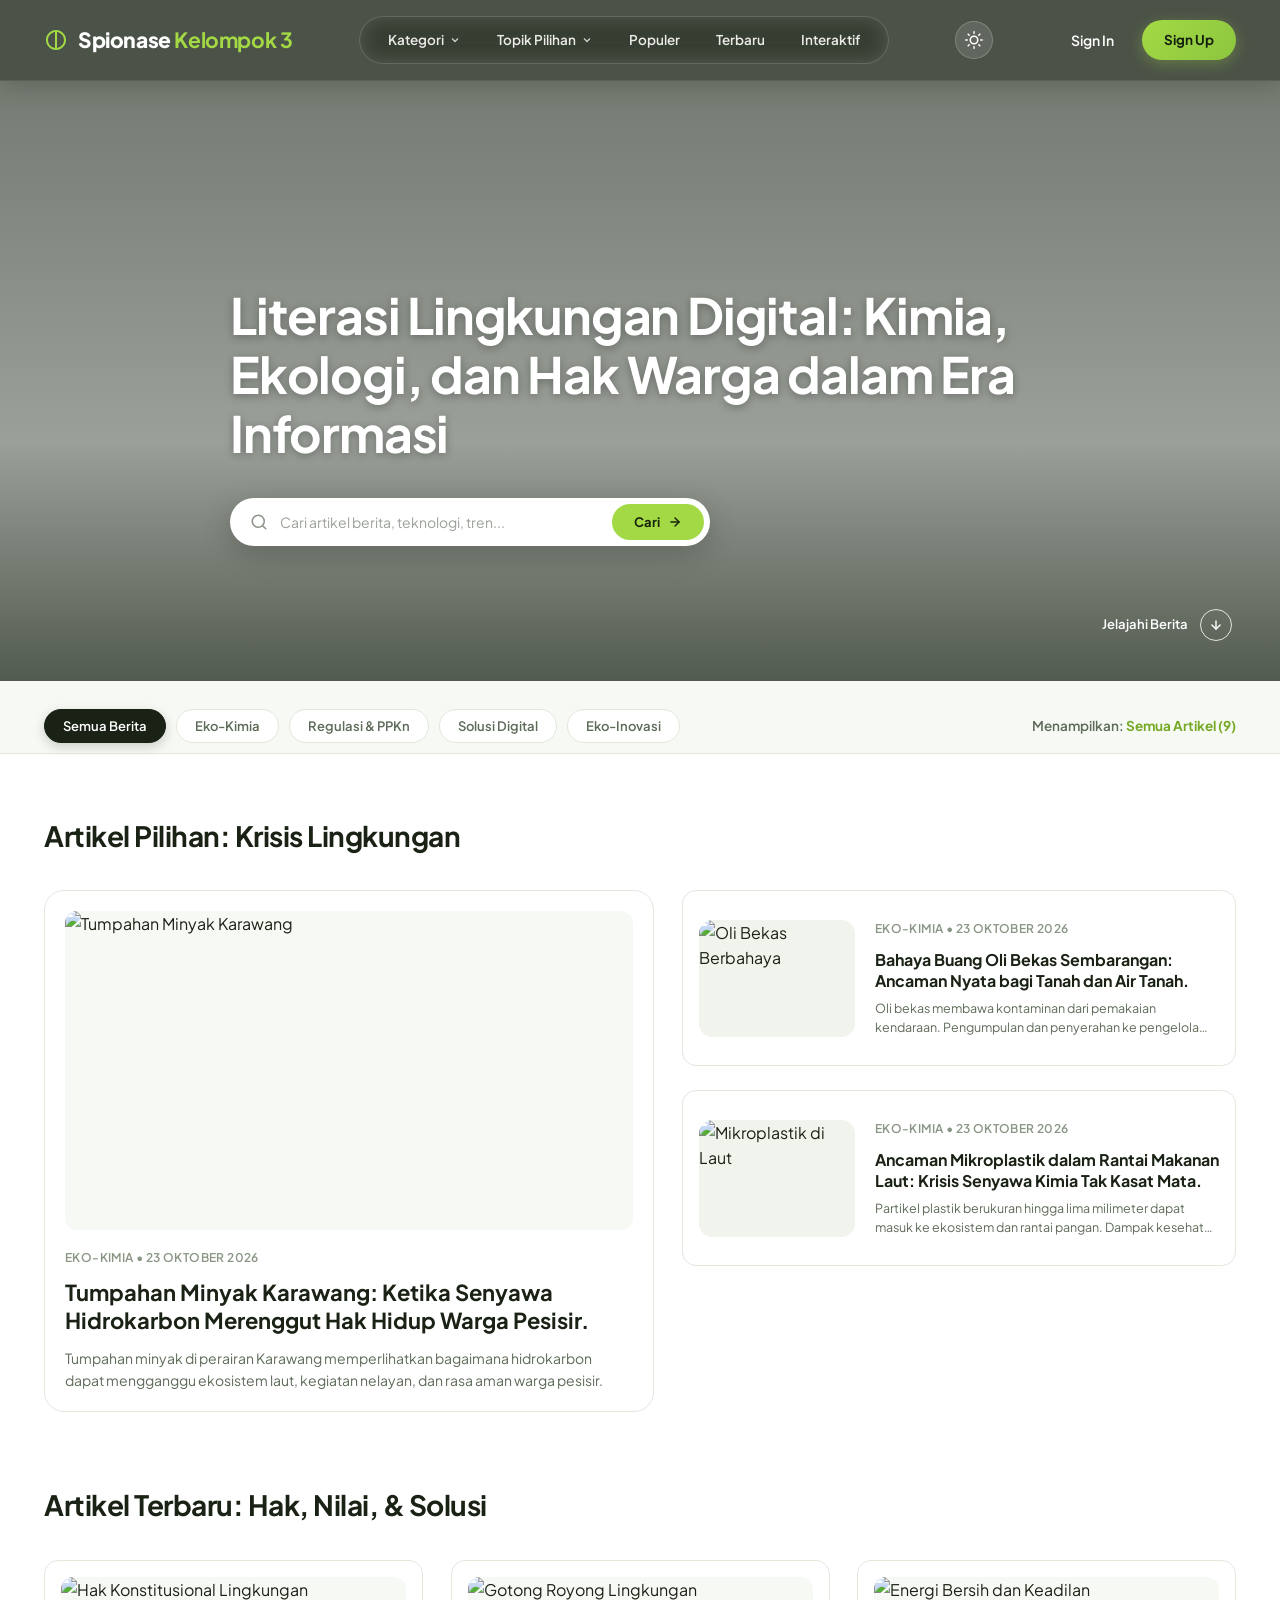
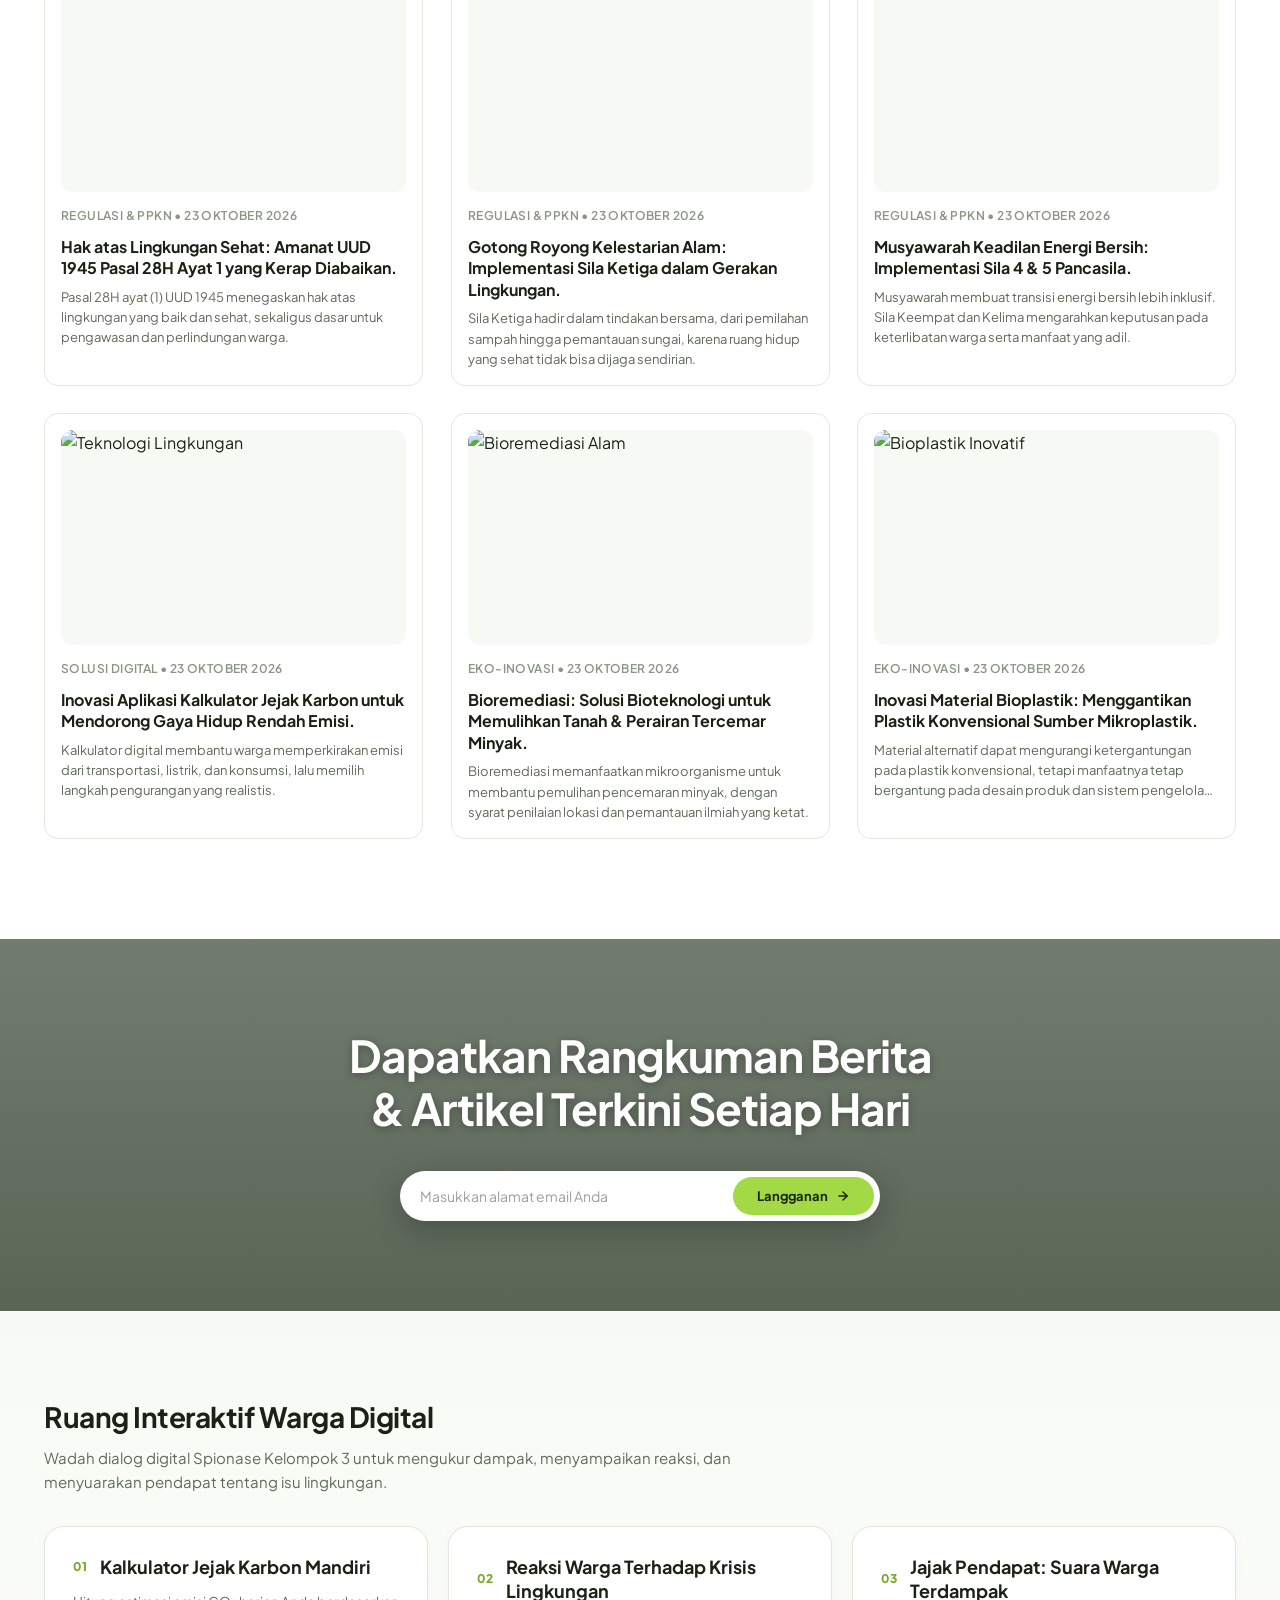
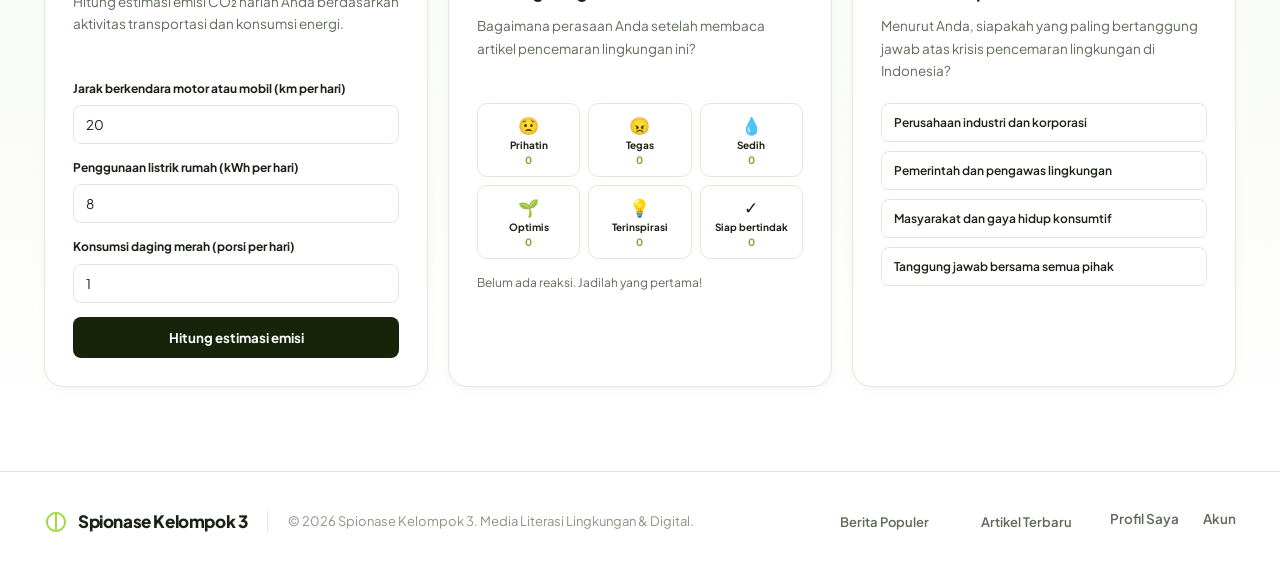
==== commit 2eba032d: "chore: update code structure for improved readability and maintainability" ====
--- a/index.html
+++ b/index.html
@@ -1,578 +1,694 @@
 <!DOCTYPE html>
 <html lang="en">
 <head>
-    <meta charset="UTF-8">
-    <meta name="viewport" content="width=device-width, initial-scale=1.0">
-    <title>Agriswara - Agricultural Articles</title>
-    <style>
-        /* CSS reset and variables */
-        :root {
-            --primary-color: #8cc63f; /* Light green */
-            --text-dark: #333;
-            --text-light: #fff;
-            --bg-light: #f9f9f9;
-            --font-family: 'Segoe UI', Tahoma, Geneva, Verdana, sans-serif;
-        }
-
-        * {
-            margin: 0;
-            padding: 0;
-            box-sizing: border-box;
-        }
-
-        body {
-            font-family: var(--font-family);
-            color: var(--text-dark);
-            line-height: 1.6;
-        }
-
-        a {
-            text-decoration: none;
-            color: inherit;
-        }
-
-        ul {
-            list-style: none;
-        }
-
-        .container {
-            max-width: 1200px;
-            margin: 0 auto;
-            padding: 0 20px;
-        }
-
-        /* Header */
-        header {
-            position: absolute;
-            top: 0;
-            left: 0;
-            width: 100%;
-            padding: 20px 0;
-            z-index: 10;
-            color: var(--text-light);
-        }
-
-        .header-content {
-            display: flex;
-            justify-content: space-between;
-            align-items: center;
-            max-width: 1200px;
-            margin: 0 auto;
-            padding: 0 20px;
-        }
-
-        .logo {
-            font-size: 24px;
-            font-weight: bold;
-            display: flex;
-            align-items: center;
-            gap: 10px;
-        }
-
-        nav ul {
-            display: flex;
-            gap: 30px;
-        }
-
-        .auth-buttons {
-            display: flex;
-            gap: 15px;
-            align-items: center;
-        }
-
-        .sign-up-btn {
-            background: var(--text-light);
-            color: var(--text-dark);
-            padding: 8px 20px;
-            border-radius: 20px;
-            font-weight: bold;
-        }
-
-        /* Hero Section */
-        .hero {
-            height: 80vh;
-            background: linear-gradient(rgba(0, 0, 0, 0.4), rgba(0, 0, 0, 0.4)), url('https://images.unsplash.com/photo-1500382017468-9049fed747ef?ixlib=rb-4.0.3&auto=format&fit=crop&w=1920&q=80') center/cover;
-            display: flex;
-            align-items: center;
-            color: var(--text-light);
-            position: relative;
-        }
-
-        .hero-content {
-            max-width: 800px;
-        }
-
-        .hero h1 {
-            font-size: 56px;
-            line-height: 1.2;
-            margin-bottom: 30px;
-        }
-
-        .search-bar {
-            display: flex;
-            background: var(--text-light);
-            border-radius: 30px;
-            padding: 5px;
-            width: max-content;
-        }
-
-        .search-bar input {
-            border: none;
-            padding: 10px 20px;
-            border-radius: 30px;
-            outline: none;
-            width: 300px;
-        }
-
-        .search-bar button {
-            background: var(--primary-color);
-            color: var(--text-light);
-            border: none;
-            padding: 10px 25px;
-            border-radius: 30px;
-            cursor: pointer;
-            font-weight: bold;
-        }
-        
-        .explore-more {
-            position: absolute;
-            bottom: 30px;
-            right: 50px;
-            display: flex;
-            align-items: center;
-            gap: 10px;
-            font-size: 14px;
-        }
-
-        /* Sections General */
-        section {
-            padding: 80px 0;
-        }
-
-        .section-title {
-            font-size: 32px;
-            margin-bottom: 40px;
-        }
-
-        /* Popular Articles */
-        .popular-articles {
-            display: grid;
-            grid-template-columns: 1fr 1fr;
-            gap: 40px;
-        }
-
-        .featured-article img {
-            width: 100%;
-            height: 400px;
-            object-fit: cover;
-            border-radius: 10px;
-            margin-bottom: 20px;
-        }
-        
-        .article-date {
-            font-size: 12px;
-            color: #777;
-            margin-bottom: 10px;
-            display: block;
-        }
-
-        .featured-article h3 {
-            font-size: 28px;
-            margin-bottom: 15px;
-        }
-        
-        .featured-article p {
-            color: #555;
-        }
-
-        .side-articles {
-            display: flex;
-            flex-direction: column;
-            gap: 30px;
-        }
-
-        .side-article {
-            display: flex;
-            gap: 20px;
-            align-items: center;
-        }
-
-        .side-article img {
-            width: 150px;
-            height: 120px;
-            object-fit: cover;
-            border-radius: 10px;
-        }
-        
-        .side-article-content h4 {
-            font-size: 18px;
-            margin-top: 5px;
-        }
-
-        /* Latest Articles */
-        .latest-grid {
-            display: grid;
-            grid-template-columns: repeat(3, 1fr);
-            gap: 30px;
-        }
-
-        .latest-card img {
-            width: 100%;
-            height: 250px;
-            object-fit: cover;
-            border-radius: 10px;
-            margin-bottom: 20px;
-        }
-
-        .latest-card h4 {
-            font-size: 20px;
-            margin-bottom: 10px;
-        }
-        
-        .latest-card p {
-            font-size: 14px;
-            color: #666;
-        }
-
-        /* Pagination */
-        .pagination {
-            display: flex;
-            justify-content: space-between;
-            align-items: center;
-            margin-top: 50px;
-        }
-        
-        .page-numbers {
-            display: flex;
-            gap: 15px;
-        }
-        
-        .page-btn {
-            padding: 10px 20px;
-            border: 1px solid #ddd;
-            border-radius: 30px;
-            background: none;
-            cursor: pointer;
-        }
-        
-        .page-numbers span {
-            width: 35px;
-            height: 35px;
-            display: flex;
-            align-items: center;
-            justify-content: center;
-            border-radius: 50%;
-            cursor: pointer;
-        }
-        
-        .page-numbers span.active {
-            background: #e8f5e9;
-            color: var(--primary-color);
-            font-weight: bold;
-        }
-
-        /* CTA Section */
-        .cta-section {
-            background: linear-gradient(rgba(0, 0, 0, 0.5), rgba(0, 0, 0, 0.5)), url('https://images.unsplash.com/photo-1625246333195-78d9c38ad449?ixlib=rb-4.0.3&auto=format&fit=crop&w=1920&q=80') center/cover;
-            padding: 100px 0;
-            text-align: center;
-            color: var(--text-light);
-        }
-
-        .cta-section h2 {
-            font-size: 48px;
-            margin-bottom: 40px;
-        }
-
-        .cta-form {
-            display: flex;
-            justify-content: center;
-        }
-        
-        .cta-form .search-bar input {
-            width: 400px;
-        }
-
-        /* Footer */
-        footer {
-            padding: 80px 0 40px;
-            background: var(--text-light);
-        }
-
-        .footer-grid {
-            display: grid;
-            grid-template-columns: 2fr 1fr 1fr 1fr 1fr;
-            gap: 30px;
-            margin-bottom: 60px;
-        }
-
-        .footer-logo {
-            font-size: 24px;
-            font-weight: bold;
-            margin-bottom: 20px;
-            display: flex;
-            align-items: center;
-            gap: 10px;
-        }
-        
-        .footer-address {
-            color: #666;
-            font-size: 14px;
-            margin-bottom: 20px;
-        }
-
-        .footer-socials {
-            display: flex;
-            gap: 15px;
-        }
-
-        .footer-col h5 {
-            font-size: 16px;
-            margin-bottom: 20px;
-        }
-
-        .footer-col ul {
-            display: flex;
-            flex-direction: column;
-            gap: 12px;
-        }
-
-        .footer-col a {
-            color: #666;
-            font-size: 14px;
-        }
-
-        .footer-bottom {
-            display: flex;
-            justify-content: space-between;
-            padding-top: 30px;
-            border-top: 1px solid #eee;
-            font-size: 14px;
-            color: #888;
-        }
-        
-        .footer-links {
-            display: flex;
-            gap: 20px;
-        }
-    </style>
+  <meta charset="UTF-8">
+  <meta name="viewport" content="width=device-width, initial-scale=1.0">
+  <title>Spionase Kelompok 3 - Portal Berita & Artikel Terkini</title>
+  <!-- External CSS -->
+  <link rel="stylesheet" href="style.css">
+  <!-- Supabase JS Client Library via CDN -->
+  <script src="https://cdn.jsdelivr.net/npm/@supabase/supabase-js@2"></script>
+  <!-- Supabase Configuration -->
+  <script src="supabase-config.js"></script>
+  <!-- Dark Mode early-init: apply saved theme before paint to prevent flash -->
+  <script>
+    (function() {
+      const saved = localStorage.getItem('spionase-theme');
+      if (saved === 'dark') {
+        document.documentElement.setAttribute('data-theme', 'dark');
+      }
+    })();
+  </script>
 </head>
 <body>
 
-    <!-- Header -->
-    <header>
-        <div class="header-content">
-            <div class="logo">
-                <svg width="24" height="24" viewBox="0 0 24 24" fill="none" xmlns="http://www.w3.org/2000/svg">
-                    <path d="M12 2C6.48 2 2 6.48 2 12C2 17.52 6.48 22 12 22C17.52 22 22 17.52 22 12C22 6.48 17.52 2 12 2ZM11 19.93C7.05 19.43 4 16.05 4 12C4 7.95 7.05 4.57 11 4.07V19.93ZM13 4.07C16.95 4.57 20 7.95 20 12C20 16.05 16.95 19.43 13 19.93V4.07Z" fill="white"/>
-                </svg>
-                Agriswara
-            </div>
-            <nav>
-                <ul>
-                    <li><a href="#">Articles v</a></li>
-                    <li><a href="#">Category v</a></li>
-                    <li><a href="#">About</a></li>
-                    <li><a href="#">About Us</a></li>
-                    <li><a href="#">Contact</a></li>
-                </ul>
-            </nav>
-            <div class="auth-buttons">
-                <a href="#" class="sign-in">Sign In</a>
-                <a href="#" class="sign-up-btn">Sign Up</a>
-            </div>
-        </div>
-    </header>
-
-    <!-- Hero Section -->
-    <section class="hero">
-        <div class="container">
-            <div class="hero-content">
-                <h1>Utilization of Technology to Support Environmentally Friendly Agriculture</h1>
-                <div class="search-bar">
-                    <input type="text" placeholder="Search articles...">
-                    <button>Search</button>
-                </div>
-            </div>
-            <div class="explore-more">
-                Explore More <span>&rarr;</span>
-            </div>
-        </div>
-    </section>
-
-    <!-- Popular Articles -->
-    <section class="container">
-        <h2 class="section-title">Popular Articles</h2>
-        <div class="popular-articles">
-            <div class="featured-article">
-                <img src="https://images.unsplash.com/photo-1550989460-0adf9ea622e2?ixlib=rb-4.0.3&auto=format&fit=crop&w=800&q=80" alt="Orange on tree">
-                <span class="article-date">October 23, 2023</span>
-                <h3>Best Strategy to Achieve Profitable Harvest.</h3>
-                <p>Optimal strategies for achieving profitable harvests involve a comprehensive approach to farm management, selection of appropriate crop varieties, implementation of efficient practices.</p>
-            </div>
-            <div class="side-articles">
-                <div class="side-article">
-                    <img src="https://images.unsplash.com/photo-1595856724647-8a39a2f72bc0?ixlib=rb-4.0.3&auto=format&fit=crop&w=400&q=80" alt="Carrots">
-                    <div class="side-article-content">
-                        <span class="article-date">October 23, 2023</span>
-                        <h4>Abundant Harvest from Agricultural Farm Land Shows Success.</h4>
-                    </div>
-                </div>
-                <div class="side-article">
-                    <img src="https://images.unsplash.com/photo-1596733430284-f7437764b1a9?ixlib=rb-4.0.3&auto=format&fit=crop&w=400&q=80" alt="Cows">
-                    <div class="side-article-content">
-                        <span class="article-date">October 23, 2023</span>
-                        <h4>Latest Innovations Increasing Milk Production and Quality.</h4>
-                    </div>
-                </div>
-                <div class="side-article">
-                    <img src="https://images.unsplash.com/photo-1610348725531-843dff563e2c?ixlib=rb-4.0.3&auto=format&fit=crop&w=400&q=80" alt="Vegetables">
-                    <div class="side-article-content">
-                        <span class="article-date">October 23, 2023</span>
-                        <h4>Best Practices in Harvesting Vegetables from Plantations.</h4>
-                    </div>
-                </div>
-            </div>
-        </div>
-    </section>
-
-    <!-- Latest Articles -->
-    <section class="container">
-        <h2 class="section-title">Latest Articles</h2>
-        <div class="latest-grid">
-            <div class="latest-card">
-                <img src="https://images.unsplash.com/photo-1625246333195-78d9c38ad449?ixlib=rb-4.0.3&auto=format&fit=crop&w=600&q=80" alt="Tractor in field">
-                <span class="article-date">October 23, 2023</span>
-                <h4>Exploring Potential and Challenges in Global Agriculture.</h4>
-                <p>Uncovering the Vast Potential and Complex Challenges in the World of Global Agriculture.</p>
-            </div>
-            <div class="latest-card">
-                <img src="https://images.unsplash.com/photo-1500595046743-cd271d694d30?ixlib=rb-4.0.3&auto=format&fit=crop&w=600&q=80" alt="Red barn">
-                <span class="article-date">October 23, 2023</span>
-                <h4>Bringing Change in the Livestock Industry.</h4>
-                <p>Revealing Innovations, Challenges and Transformation Potential that Bring Positive.</p>
-            </div>
-            <div class="latest-card">
-                <img src="https://images.unsplash.com/photo-1560806887-1e4cd0b6bcc6?ixlib=rb-4.0.3&auto=format&fit=crop&w=600&q=80" alt="Apples">
-                <span class="article-date">October 23, 2023</span>
-                <h4>Potential and Constraints Faced in Production Quality.</h4>
-                <p>Discusses Challenges and Opportunities in Achieving High Production Standards.</p>
-            </div>
-            <div class="latest-card">
-                <img src="https://images.unsplash.com/photo-1592841200221-a6898f307baa?ixlib=rb-4.0.3&auto=format&fit=crop&w=600&q=80" alt="Tomatoes">
-                <span class="article-date">October 23, 2023</span>
-                <h4>Achieving High Productivity from Your Own Home Garden.</h4>
-                <p>A Practical Guide to Achieving Satisfactory Results from Plants Grown in Your Home.</p>
-            </div>
-            <div class="latest-card">
-                <img src="https://images.unsplash.com/photo-1416879598555-220f890289a4?ixlib=rb-4.0.3&auto=format&fit=crop&w=600&q=80" alt="Planting seed">
-                <span class="article-date">October 23, 2023</span>
-                <h4>The Best Guide to Planting Seeds with Optimal Results.</h4>
-                <p>Effective Strategies and Techniques to Achieve Healthy and Productive Plant Growth.</p>
-            </div>
-            <div class="latest-card">
-                <img src="https://images.unsplash.com/photo-1500382017468-9049fed747ef?ixlib=rb-4.0.3&auto=format&fit=crop&w=600&q=80" alt="Silos">
-                <span class="article-date">October 23, 2023</span>
-                <h4>Strategies for Caring for Your Garden More Efficiently and Productively.</h4>
-                <p>An approach that improves plant performance and makes garden management easier.</p>
-            </div>
-        </div>
-
-        <div class="pagination">
-            <button class="page-btn">&larr; Previous</button>
-            <div class="page-numbers">
-                <span class="active">1</span>
-                <span>2</span>
-                <span>3</span>
-                <span>4</span>
-                <span>5</span>
-                <span>...</span>
-            </div>
-            <button class="page-btn">Next &rarr;</button>
-        </div>
-    </section>
-
-    <!-- CTA Section -->
-    <section class="cta-section">
-        <div class="container">
-            <h2>Get involved in the<br>agricultural uprising</h2>
-            <div class="cta-form">
-                <div class="search-bar">
-                    <input type="email" placeholder="Type your email address">
-                    <button>Join Now</button>
-                </div>
-            </div>
-        </div>
-    </section>
-
-    <!-- Footer -->
-    <footer>
-        <div class="container">
-            <div class="footer-grid">
-                <div class="footer-col">
-                    <div class="footer-logo">
-                        <svg width="24" height="24" viewBox="0 0 24 24" fill="none" xmlns="http://www.w3.org/2000/svg">
-                            <path d="M12 2C6.48 2 2 6.48 2 12C2 17.52 6.48 22 12 22C17.52 22 22 17.52 22 12C22 6.48 17.52 2 12 2ZM11 19.93C7.05 19.43 4 16.05 4 12C4 7.95 7.05 4.57 11 4.07V19.93ZM13 4.07C16.95 4.57 20 7.95 20 12C20 16.05 16.95 19.43 13 19.93V4.07Z" fill="#333"/>
-                        </svg>
-                        Agriswara
-                    </div>
-                    <p class="footer-address">
-                        Rajawali street No 45, Magelang<br>
-                        Town City, Central Java 6723<br>
-                        Indonesia
-                    </p>
-                    <div class="footer-socials">
-                        <a href="#">In</a>
-                        <a href="#">Tw</a>
-                        <a href="#">Fb</a>
-                    </div>
-                </div>
-                <div class="footer-col">
-                    <h5>Company Category</h5>
-                    <ul>
-                        <li><a href="#">Agribusiness</a></li>
-                        <li><a href="#">Financial Services</a></li>
-                        <li><a href="#">IoT Service Provider</a></li>
-                        <li><a href="#">Educational Institutions</a></li>
-                    </ul>
-                </div>
-                <div class="footer-col">
-                    <h5>Individual Category</h5>
-                    <ul>
-                        <li><a href="#">Cultivator</a></li>
-                        <li><a href="#">Agricultural Consumers</a></li>
-                        <li><a href="#">Agricultural Expert</a></li>
-                    </ul>
-                </div>
-                <div class="footer-col">
-                    <h5>Services</h5>
-                    <ul>
-                        <li><a href="#">Partner</a></li>
-                        <li><a href="#">Capital</a></li>
-                        <li><a href="#">Market</a></li>
-                        <li><a href="#">Smart Farming</a></li>
-                        <li><a href="#">Agripedia</a></li>
-                    </ul>
-                </div>
-                <div class="footer-col">
-                    <h5>Company</h5>
-                    <ul>
-                        <li><a href="#">About Us</a></li>
-                        <li><a href="#">Blog</a></li>
-                        <li><a href="#">FAQ</a></li>
-                    </ul>
-                </div>
-            </div>
-            <div class="footer-bottom">
-                <p>&copy; 2024 Agriswara. All right reserved</p>
-                <div class="footer-links">
-                    <a href="#">Privacy Policy</a>
-                    <a href="#">Terms Of Use</a>
-                </div>
-            </div>
-        </div>
-    </footer>
+  <!-- Reading Progress Bar -->
+  <div id="reading-progress-bar"></div>
+
+  <!-- ================= Header & Interactive Navigation ================= -->
+  <header class="header">
+    <div class="container header-container">
+      <a href="index.html" class="logo">
+        <svg class="logo-icon" viewBox="0 0 24 24">
+          <path d="M12 2C6.48 2 2 6.48 2 12C2 17.52 6.48 22 12 22C17.52 22 22 17.52 22 12C22 6.48 17.52 2 12 2ZM11 19.93C7.05 19.43 4 16.05 4 12C4 7.95 7.05 4.57 11 4.07V19.93ZM13 4.07C16.95 4.57 20 7.95 20 12C20 16.05 16.95 19.43 13 19.93V4.07Z"/>
+        </svg>
+        <span>Spionase <span class="logo-accent">Kelompok 3</span></span>
+      </a>
+
+      <!-- Interactive Functional Navigation -->
+      <nav class="nav-links">
+        <!-- Kategori Dropdown -->
+        <div class="nav-item-dropdown">
+          <button type="button" class="nav-link">
+            Kategori
+            <svg viewBox="0 0 24 24" fill="none" stroke="currentColor" stroke-width="2.5"><polyline points="6 9 12 15 18 9"></polyline></svg>
+          </button>
+          <div class="nav-dropdown-menu">
+            <button type="button" class="dropdown-link-item" onclick="applyCategoryFilter('EKO-KIMIA')">Eko-Kimia</button>
+            <button type="button" class="dropdown-link-item" onclick="applyCategoryFilter('PPKN')">Regulasi &amp; PPKn</button>
+            <button type="button" class="dropdown-link-item" onclick="applyCategoryFilter('SOLUSI DIGITAL')">Solusi Digital</button>
+            <button type="button" class="dropdown-link-item" onclick="applyCategoryFilter('EKO-INOVASI')">Eko-Inovasi</button>
+          </div>
+        </div>
+
+        <!-- Topik Pilihan Dropdown -->
+        <div class="nav-item-dropdown">
+          <button type="button" class="nav-link">
+            Topik Pilihan
+            <svg viewBox="0 0 24 24" fill="none" stroke="currentColor" stroke-width="2.5"><polyline points="6 9 12 15 18 9"></polyline></svg>
+          </button>
+          <div class="nav-dropdown-menu">
+            <button type="button" class="dropdown-link-item" onclick="showTopic('popular')">Artikel Pilihan</button>
+            <button type="button" class="dropdown-link-item" onclick="showTopic('latest')">Artikel Terbaru</button>
+            <button type="button" class="dropdown-link-item" onclick="applyCategoryFilter('ALL')">Semua Kategori</button>
+          </div>
+        </div>
+
+        <button type="button" class="nav-link" onclick="showTopic('popular')">Populer</button>
+        <button type="button" class="nav-link" onclick="showTopic('latest')">Terbaru</button>
+        <a href="#interaktif" class="nav-link">Interaktif</a>
+      </nav>
+
+      <!-- Dark/Light Mode Toggle -->
+      <button
+        type="button"
+        class="theme-toggle-btn"
+        id="themeToggleBtn"
+        onclick="toggleTheme()"
+        aria-label="Toggle Dark/Light Mode"
+        title="Toggle Dark/Light Mode"
+      >
+        <!-- Sun icon (light mode) -->
+        <svg class="icon-sun" viewBox="0 0 24 24" fill="none" stroke="currentColor" stroke-width="2" stroke-linecap="round" stroke-linejoin="round">
+          <circle cx="12" cy="12" r="5"></circle>
+          <line x1="12" y1="1" x2="12" y2="3"></line>
+          <line x1="12" y1="21" x2="12" y2="23"></line>
+          <line x1="4.22" y1="4.22" x2="5.64" y2="5.64"></line>
+          <line x1="18.36" y1="18.36" x2="19.78" y2="19.78"></line>
+          <line x1="1" y1="12" x2="3" y2="12"></line>
+          <line x1="21" y1="12" x2="23" y2="12"></line>
+          <line x1="4.22" y1="19.78" x2="5.64" y2="18.36"></line>
+          <line x1="18.36" y1="5.64" x2="19.78" y2="4.22"></line>
+        </svg>
+        <!-- Moon icon (dark mode) -->
+        <svg class="icon-moon" viewBox="0 0 24 24" fill="none" stroke="currentColor" stroke-width="2" stroke-linecap="round" stroke-linejoin="round">
+          <path d="M21 12.79A9 9 0 1 1 11.21 3 7 7 0 0 0 21 12.79z"></path>
+        </svg>
+      </button>
+
+      <div class="header-auth">
+        <a href="auth.html?mode=signin" class="btn-sign-in">Sign In</a>
+        <a href="auth.html?mode=signup" class="btn-sign-up">Sign Up</a>
+      </div>
+    </div>
+  </header>
+
+  <!-- ================= Hero Section ================= -->
+  <section class="hero">
+    <div class="container">
+      <div class="hero-content">
+        <h1 class="hero-title">Literasi Lingkungan Digital: Kimia, Ekologi, dan Hak Warga dalam Era Informasi</h1>
+        <div class="hero-search-wrapper">
+          <form class="search-box" onsubmit="handleSearchSubmit(event)">
+            <svg class="search-icon" viewBox="0 0 24 24" fill="none" stroke="currentColor" stroke-width="2" stroke-linecap="round" stroke-linejoin="round">
+              <circle cx="11" cy="11" r="8"></circle>
+              <line x1="21" y1="21" x2="16.65" y2="16.65"></line>
+            </svg>
+            <input type="text" id="mainSearchInput" placeholder="Cari artikel berita, teknologi, tren..." oninput="handleLiveSearch(this.value)">
+            <button type="submit" class="btn-search">
+              <span>Cari</span>
+              <svg viewBox="0 0 24 24" fill="none" stroke="currentColor" stroke-width="2.5" stroke-linecap="round" stroke-linejoin="round">
+                <line x1="5" y1="12" x2="19" y2="12"></line>
+                <polyline points="12 5 19 12 12 19"></polyline>
+              </svg>
+            </button>
+          </form>
+        </div>
+      </div>
+    </div>
+    <a href="#articleFeedArea" class="hero-explore" onclick="scrollToArticles(event)">
+      <span>Jelajahi Berita</span>
+      <div class="arrow-circle">
+        <svg width="14" height="14" viewBox="0 0 24 24" fill="none" stroke="currentColor" stroke-width="2.5" stroke-linecap="round" stroke-linejoin="round">
+          <line x1="12" y1="5" x2="12" y2="19"></line>
+          <polyline points="19 12 12 19 5 12"></polyline>
+        </svg>
+      </div>
+    </a>
+  </section>
+
+  <!-- ================= Interactive Category Filter Pill Bar ================= -->
+  <div class="category-filter-section" id="articleFeedArea">
+    <div class="container category-filter-container">
+      <div class="category-filter-pills">
+        <button type="button" class="filter-pill active" onclick="applyCategoryFilter('ALL', this)">Semua Berita</button>
+        <button type="button" class="filter-pill" onclick="applyCategoryFilter('EKO-KIMIA', this)">Eko-Kimia</button>
+        <button type="button" class="filter-pill" onclick="applyCategoryFilter('PPKN', this)">Regulasi &amp; PPKn</button>
+        <button type="button" class="filter-pill" onclick="applyCategoryFilter('SOLUSI DIGITAL', this)">Solusi Digital</button>
+        <button type="button" class="filter-pill" onclick="applyCategoryFilter('EKO-INOVASI', this)">Eko-Inovasi</button>
+      </div>
+
+      <div class="filter-status-text" id="filterStatusLabel">
+        Menampilkan: <strong>Semua Artikel (9)</strong>
+      </div>
+    </div>
+  </div>
+
+  <!-- ================= Popular Articles Section ================= -->
+  <section class="section" id="popularSection">
+    <div class="container">
+      <h2 class="section-title" id="popularTitle">Artikel Pilihan: Krisis Lingkungan</h2>
+      
+      <div class="popular-grid" id="popularGrid">
+        <!-- Main Featured Article (Topik 1 Kimia — Tumpahan Minyak Karawang) -->
+        <a href="article.html?id=1" class="article-link article-item" data-category="EKO-KIMIA" data-title="Tumpahan Minyak Karawang Mengancam Ekosistem Laut dan Kehidupan Warga Pesisir">
+          <article class="featured-card">
+            <div class="featured-img-wrap">
+              <img src="https://images.unsplash.com/photo-1611273426858-450d8e3c9fce?auto=format&fit=crop&w=900&q=80" alt="Tumpahan Minyak Karawang">
+            </div>
+            <span class="article-date">EKO-KIMIA • 23 OKTOBER 2026</span>
+            <h3 class="featured-title">Tumpahan Minyak Karawang: Ketika Senyawa Hidrokarbon Merenggut Hak Hidup Warga Pesisir.</h3>
+            <p class="featured-desc">Tumpahan minyak di perairan Karawang memperlihatkan bagaimana hidrokarbon dapat mengganggu ekosistem laut, kegiatan nelayan, dan rasa aman warga pesisir.</p>
+          </article>
+        </a>
+
+        <!-- Side Stacked Articles -->
+        <div class="side-articles-list">
+          <!-- Topik 2: Oli Bekas -->
+          <a href="article.html?id=2" class="article-link article-item" data-category="EKO-KIMIA" data-title="Bahaya Buang Oli Bekas Sembarangan Ancaman Nyata Pencemaran Tanah dan Air Tanah">
+            <article class="side-card">
+              <div class="side-img-wrap">
+                <img src="https://images.unsplash.com/photo-1558618666-fcd25c85cd64?auto=format&fit=crop&w=400&q=80" alt="Oli Bekas Berbahaya">
+              </div>
+              <div class="side-content">
+                <span class="article-date">EKO-KIMIA • 23 OKTOBER 2026</span>
+                <h4 class="side-title">Bahaya Buang Oli Bekas Sembarangan: Ancaman Nyata bagi Tanah dan Air Tanah.</h4>
+                <p class="side-desc">Oli bekas membawa kontaminan dari pemakaian kendaraan. Pengumpulan dan penyerahan ke pengelola berizin mencegah limbah masuk ke tanah atau saluran air.</p>
+              </div>
+            </article>
+          </a>
+
+          <!-- Topik 3: Mikroplastik -->
+          <a href="article.html?id=3" class="article-link article-item" data-category="EKO-KIMIA" data-title="Ancaman Mikroplastik dalam Rantai Makanan Laut Krisis Senyawa Kimia Tak Kasat Mata">
+            <article class="side-card">
+              <div class="side-img-wrap">
+                <img src="https://images.unsplash.com/photo-1604187351574-c75ca79f5807?auto=format&fit=crop&w=400&q=80" alt="Mikroplastik di Laut">
+              </div>
+              <div class="side-content">
+                <span class="article-date">EKO-KIMIA • 23 OKTOBER 2026</span>
+                <h4 class="side-title">Ancaman Mikroplastik dalam Rantai Makanan Laut: Krisis Senyawa Kimia Tak Kasat Mata.</h4>
+                <p class="side-desc">Partikel plastik berukuran hingga lima milimeter dapat masuk ke ekosistem dan rantai pangan. Dampak kesehatan spesifiknya masih terus diteliti.</p>
+              </div>
+            </article>
+          </a>
+        </div>
+      </div>
+    </div>
+  </section>
+
+  <!-- ================= Latest Articles Section ================= -->
+  <section class="section latest-section" id="latestSection">
+    <div class="container">
+      <h2 class="section-title" id="latestTitle">Artikel Terbaru: Hak, Nilai, &amp; Solusi</h2>
+
+      <div class="latest-grid" id="latestGrid">
+        <!-- Card 1 — PPKn: Hak Lingkungan Sehat UUD 1945 Pasal 28H -->
+        <a href="article.html?id=4" class="article-link article-item" data-category="PPKN" data-title="Hak atas Lingkungan Hidup Sehat Amanat UUD 1945 Pasal 28H Ayat 1 yang Kerap Diabaikan">
+          <article class="latest-card">
+            <div class="latest-img-wrap">
+              <img src="https://images.unsplash.com/photo-1589829085413-56de8ae18c73?auto=format&fit=crop&w=600&q=80" alt="Hak Konstitusional Lingkungan">
+            </div>
+            <span class="article-date">REGULASI &amp; PPKN • 23 OKTOBER 2026</span>
+            <h4 class="latest-title">Hak atas Lingkungan Sehat: Amanat UUD 1945 Pasal 28H Ayat 1 yang Kerap Diabaikan.</h4>
+            <p class="latest-desc">Pasal 28H ayat (1) UUD 1945 menegaskan hak atas lingkungan yang baik dan sehat, sekaligus dasar untuk pengawasan dan perlindungan warga.</p>
+          </article>
+        </a>
+
+        <!-- Card 2 — PPKn: Gotong Royong Sila 3 -->
+        <a href="article.html?id=5" class="article-link article-item" data-category="PPKN" data-title="Gotong Royong Kelestarian Alam Implementasi Sila Ketiga dalam Gerakan Lingkungan">
+          <article class="latest-card">
+            <div class="latest-img-wrap">
+              <img src="https://images.unsplash.com/photo-1530587191325-3db32d826c18?auto=format&fit=crop&w=600&q=80" alt="Gotong Royong Lingkungan">
+            </div>
+            <span class="article-date">REGULASI &amp; PPKN • 23 OKTOBER 2026</span>
+            <h4 class="latest-title">Gotong Royong Kelestarian Alam: Implementasi Sila Ketiga dalam Gerakan Lingkungan.</h4>
+            <p class="latest-desc">Sila Ketiga hadir dalam tindakan bersama, dari pemilahan sampah hingga pemantauan sungai, karena ruang hidup yang sehat tidak bisa dijaga sendirian.</p>
+          </article>
+        </a>
+
+        <!-- Card 3 — PPKn: Musyawarah Energi Bersih Sila 4 & 5 -->
+        <a href="article.html?id=6" class="article-link article-item" data-category="PPKN" data-title="Musyawarah Keadilan Energi Bersih Implementasi Sila Keempat dan Kelima Pancasila">
+          <article class="latest-card">
+            <div class="latest-img-wrap">
+              <img src="https://images.unsplash.com/photo-1509391366360-2e959784a276?auto=format&fit=crop&w=600&q=80" alt="Energi Bersih dan Keadilan">
+            </div>
+            <span class="article-date">REGULASI &amp; PPKN • 23 OKTOBER 2026</span>
+            <h4 class="latest-title">Musyawarah Keadilan Energi Bersih: Implementasi Sila 4 &amp; 5 Pancasila.</h4>
+            <p class="latest-desc">Musyawarah membuat transisi energi bersih lebih inklusif. Sila Keempat dan Kelima mengarahkan keputusan pada keterlibatan warga serta manfaat yang adil.</p>
+          </article>
+        </a>
+
+        <!-- Card 4 — Solusi Digital: Kalkulator Emisi -->
+        <a href="article.html?id=7" class="article-link article-item" data-category="SOLUSI DIGITAL" data-title="Inovasi Aplikasi Kalkulator Jejak Karbon untuk Mendorong Gaya Hidup Rendah Emisi">
+          <article class="latest-card">
+            <div class="latest-img-wrap">
+              <img src="https://images.unsplash.com/photo-1473341304170-971dccb5ac1e?auto=format&fit=crop&w=600&q=80" alt="Teknologi Lingkungan">
+            </div>
+            <span class="article-date">SOLUSI DIGITAL • 23 OKTOBER 2026</span>
+            <h4 class="latest-title">Inovasi Aplikasi Kalkulator Jejak Karbon untuk Mendorong Gaya Hidup Rendah Emisi.</h4>
+            <p class="latest-desc">Kalkulator digital membantu warga memperkirakan emisi dari transportasi, listrik, dan konsumsi, lalu memilih langkah pengurangan yang realistis.</p>
+          </article>
+        </a>
+
+        <!-- Card 5 — Eko-Inovasi: Bioremediasi -->
+        <a href="article.html?id=8" class="article-link article-item" data-category="EKO-INOVASI" data-title="Bioremediasi Solusi Bioteknologi untuk Memulihkan Tanah dan Perairan Tercemar Minyak">
+          <article class="latest-card">
+            <div class="latest-img-wrap">
+              <img src="https://images.unsplash.com/photo-1416879595882-3373a0480b5b?auto=format&fit=crop&w=600&q=80" alt="Bioremediasi Alam">
+            </div>
+            <span class="article-date">EKO-INOVASI • 23 OKTOBER 2026</span>
+            <h4 class="latest-title">Bioremediasi: Solusi Bioteknologi untuk Memulihkan Tanah &amp; Perairan Tercemar Minyak.</h4>
+            <p class="latest-desc">Bioremediasi memanfaatkan mikroorganisme untuk membantu pemulihan pencemaran minyak, dengan syarat penilaian lokasi dan pemantauan ilmiah yang ketat.</p>
+          </article>
+        </a>
+
+        <!-- Card 6 — Eko-Inovasi: Plastik Daur Ulang -->
+        <a href="article.html?id=9" class="article-link article-item" data-category="EKO-INOVASI" data-title="Inovasi Material Bioplastik Menggantikan Plastik Konvensional Sumber Mikroplastik">
+          <article class="latest-card">
+            <div class="latest-img-wrap">
+              <img src="https://images.unsplash.com/photo-1558449028-b53a39d100fc?auto=format&fit=crop&w=600&q=80" alt="Bioplastik Inovatif">
+            </div>
+            <span class="article-date">EKO-INOVASI • 23 OKTOBER 2026</span>
+            <h4 class="latest-title">Inovasi Material Bioplastik: Menggantikan Plastik Konvensional Sumber Mikroplastik.</h4>
+            <p class="latest-desc">Material alternatif dapat mengurangi ketergantungan pada plastik konvensional, tetapi manfaatnya tetap bergantung pada desain produk dan sistem pengelolaan pasca-pakai.</p>
+          </article>
+        </a>
+      </div>
+
+    </div>
+  </section>
+
+  <!-- ================= CTA Section ================= -->
+  <section class="cta-banner" id="newsletter">
+    <div class="container">
+      <h2 class="cta-title">Dapatkan Rangkuman Berita<br>&amp; Artikel Terkini Setiap Hari</h2>
+      
+      <div class="cta-form-wrapper">
+        <form class="cta-form" action="#" method="post" onsubmit="event.preventDefault(); alert('Terima kasih! Anda telah berlangganan newsletter Spionase Kelompok 3.');">
+          <input type="email" placeholder="Masukkan alamat email Anda" required>
+          <button type="submit" class="btn-join">
+            <span>Langganan</span>
+            <svg viewBox="0 0 24 24" fill="none" stroke="currentColor" stroke-width="2.5" stroke-linecap="round" stroke-linejoin="round">
+              <line x1="5" y1="12" x2="19" y2="12"></line>
+              <polyline points="12 5 19 12 12 19"></polyline>
+            </svg>
+          </button>
+        </form>
+      </div>
+    </div>
+  </section>
+
+  <!-- ================= Fitur Interaktif LKPD ================= -->
+  <section class="section interactive-section" id="interaktif">
+    <div class="container">
+      <h2 class="section-title">Ruang Interaktif Warga Digital</h2>
+      <p class="interactive-intro">Wadah dialog digital Spionase Kelompok 3 untuk mengukur dampak, menyampaikan reaksi, dan menyuarakan pendapat tentang isu lingkungan.</p>
+
+      <div class="interactive-grid">
+
+        <!-- 1. Kalkulator Jejak Karbon -->
+        <div class="interactive-card carbon-calc-card">
+          <div class="icard-header">
+            <span class="icard-index">01</span>
+            <h3 class="icard-title">Kalkulator Jejak Karbon Mandiri</h3>
+          </div>
+          <p class="icard-desc">Hitung estimasi emisi CO₂ harian Anda berdasarkan aktivitas transportasi dan konsumsi energi.</p>
+
+          <div class="carbon-form">
+            <div class="carbon-row">
+              <label>Jarak berkendara motor atau mobil (km per hari)</label>
+              <input type="number" id="carbonKm" min="0" max="500" value="20" class="carbon-input">
+            </div>
+            <div class="carbon-row">
+              <label>Penggunaan listrik rumah (kWh per hari)</label>
+              <input type="number" id="carbonKwh" min="0" max="100" value="8" class="carbon-input">
+            </div>
+            <div class="carbon-row">
+              <label>Konsumsi daging merah (porsi per hari)</label>
+              <input type="number" id="carbonMeat" min="0" max="10" value="1" class="carbon-input">
+            </div>
+            <button type="button" class="btn-carbon-calc" onclick="hitungKarbon()">Hitung estimasi emisi</button>
+            <div class="carbon-result" id="carbonResult"></div>
+          </div>
+        </div>
+
+        <!-- 2. Reaksi pembaca -->
+        <div class="interactive-card emoji-reaction-card">
+          <div class="icard-header">
+            <span class="icard-index">02</span>
+            <h3 class="icard-title">Reaksi Warga Terhadap Krisis Lingkungan</h3>
+          </div>
+          <p class="icard-desc">Bagaimana perasaan Anda setelah membaca artikel pencemaran lingkungan ini?</p>
+
+          <div class="emoji-grid">
+            <button type="button" class="emoji-btn" onclick="addReaction('concerned', this)">
+              <span class="emoji-icon">😟</span>
+              <span class="emoji-label">Prihatin</span>
+              <span class="emoji-count" id="count-concerned">0</span>
+            </button>
+            <button type="button" class="emoji-btn" onclick="addReaction('angry', this)">
+              <span class="emoji-icon">😠</span>
+              <span class="emoji-label">Tegas</span>
+              <span class="emoji-count" id="count-angry">0</span>
+            </button>
+            <button type="button" class="emoji-btn" onclick="addReaction('sad', this)">
+              <span class="emoji-icon">💧</span>
+              <span class="emoji-label">Sedih</span>
+              <span class="emoji-count" id="count-sad">0</span>
+            </button>
+            <button type="button" class="emoji-btn" onclick="addReaction('hopeful', this)">
+              <span class="emoji-icon">🌱</span>
+              <span class="emoji-label">Optimis</span>
+              <span class="emoji-count" id="count-hopeful">0</span>
+            </button>
+            <button type="button" class="emoji-btn" onclick="addReaction('aware', this)">
+              <span class="emoji-icon">💡</span>
+              <span class="emoji-label">Terinspirasi</span>
+              <span class="emoji-count" id="count-aware">0</span>
+            </button>
+            <button type="button" class="emoji-btn" onclick="addReaction('act', this)">
+              <span class="emoji-icon">✓</span>
+              <span class="emoji-label">Siap bertindak</span>
+              <span class="emoji-count" id="count-act">0</span>
+            </button>
+          </div>
+          <p class="emoji-total-text" id="emojiTotal">Belum ada reaksi. Jadilah yang pertama!</p>
+        </div>
+
+        <!-- 3. Jajak Pendapat Digital -->
+        <div class="interactive-card poll-card">
+          <div class="icard-header">
+            <span class="icard-index">03</span>
+            <h3 class="icard-title">Jajak Pendapat: Suara Warga Terdampak</h3>
+          </div>
+          <p class="icard-desc">Menurut Anda, siapakah yang paling bertanggung jawab atas krisis pencemaran lingkungan di Indonesia?</p>
+
+          <div class="poll-options" id="pollOptions">
+            <button type="button" class="poll-option-btn" onclick="vote('industri')">Perusahaan industri dan korporasi</button>
+            <button type="button" class="poll-option-btn" onclick="vote('pemerintah')">Pemerintah dan pengawas lingkungan</button>
+            <button type="button" class="poll-option-btn" onclick="vote('masyarakat')">Masyarakat dan gaya hidup konsumtif</button>
+            <button type="button" class="poll-option-btn" onclick="vote('bersama')">Tanggung jawab bersama semua pihak</button>
+          </div>
+          <div class="poll-results" id="pollResults" style="display:none;"></div>
+          <p class="poll-reset-link" id="pollResetLink" style="display:none;">
+            <button type="button" onclick="resetPoll()" class="btn-reset-poll">Ubah pilihan</button>
+          </p>
+        </div>
+
+      </div>
+    </div>
+  </section>
+
+  <!-- ================= Compact Minimalist Footer ================= -->
+  <footer class="footer-compact" id="footer">
+    <div class="container footer-compact-inner">
+      <div class="footer-compact-brand">
+        <a href="index.html" class="logo">
+          <svg class="logo-icon" viewBox="0 0 24 24">
+            <path d="M12 2C6.48 2 2 6.48 2 12C2 17.52 6.48 22 12 22C17.52 22 22 17.52 22 12C22 6.48 17.52 2 12 2ZM11 19.93C7.05 19.43 4 16.05 4 12C4 7.95 7.05 4.57 11 4.07V19.93ZM13 4.07C16.95 4.57 20 7.95 20 12C20 16.05 16.95 19.43 13 19.93V4.07Z"/>
+          </svg>
+          <span>Spionase Kelompok 3</span>
+        </a>
+        <p>&copy; 2026 Spionase Kelompok 3. Media Literasi Lingkungan &amp; Digital.</p>
+      </div>
+      <div class="footer-compact-links">
+        <button type="button" class="nav-link" style="color: var(--text-muted); font-size:13px;" onclick="showTopic('popular')">Berita Populer</button>
+        <button type="button" class="nav-link" style="color: var(--text-muted); font-size:13px;" onclick="showTopic('latest')">Artikel Terbaru</button>
+        <a href="profile.html">Profil Saya</a>
+        <a href="auth.html?mode=signin">Akun</a>
+      </div>
+    </div>
+  </footer>
+
+  <!-- Auth Script -->
+  <script src="auth.js"></script>
+
+  <!-- ================= Interactive Filtering & Search Script ================= -->
+  <script>
+    let currentCategory = 'ALL';
+    let currentSearchQuery = '';
+
+    // Scroll helper
+    function scrollToArticles(e) {
+      if (e) e.preventDefault();
+      document.getElementById('articleFeedArea').scrollIntoView({ behavior: 'smooth' });
+    }
+
+    // Filter by category
+    function applyCategoryFilter(categoryKey, clickedBtn = null) {
+      currentCategory = categoryKey.toUpperCase();
+      
+      // Update active state on filter pills
+      const pills = document.querySelectorAll('.filter-pill');
+      pills.forEach(pill => {
+        const text = pill.textContent.toUpperCase();
+        if (
+          (currentCategory === 'ALL' && text.includes('SEMUA')) ||
+          (currentCategory !== 'ALL' && text.includes(currentCategory.split(' ')[0]))
+        ) {
+          pill.classList.add('active');
+        } else {
+          pill.classList.remove('active');
+        }
+      });
+
+      // Show both popular and latest sections for filtered view
+      document.getElementById('popularSection').style.display = 'block';
+      document.getElementById('latestSection').style.display = 'block';
+
+      renderFilteredArticles();
+      scrollToArticles();
+    }
+
+    // Show specific topic (Popular vs Latest)
+    function showTopic(topicType) {
+      currentCategory = 'ALL';
+      currentSearchQuery = '';
+      document.getElementById('mainSearchInput').value = '';
+
+      if (topicType === 'popular') {
+        document.getElementById('popularSection').style.display = 'block';
+        document.getElementById('latestSection').style.display = 'none';
+        document.getElementById('filterStatusLabel').innerHTML = 'Menampilkan: <strong>Artikel Pilihan (3)</strong>';
+        document.getElementById('popularSection').scrollIntoView({ behavior: 'smooth' });
+      } else if (topicType === 'latest') {
+        document.getElementById('popularSection').style.display = 'none';
+        document.getElementById('latestSection').style.display = 'block';
+        document.getElementById('filterStatusLabel').innerHTML = 'Menampilkan: <strong>Artikel Terbaru (6)</strong>';
+        document.getElementById('latestSection').scrollIntoView({ behavior: 'smooth' });
+      }
+    }
+
+    // Live search input
+    function handleLiveSearch(query) {
+      currentSearchQuery = query.trim().toLowerCase();
+      renderFilteredArticles();
+    }
+
+    function handleSearchSubmit(e) {
+      e.preventDefault();
+      const val = document.getElementById('mainSearchInput').value;
+      handleLiveSearch(val);
+      scrollToArticles();
+    }
+
+    // Filter logic
+    function renderFilteredArticles() {
+      const allArticles = document.querySelectorAll('.article-item');
+      let visibleCount = 0;
+
+      allArticles.forEach(item => {
+        const cat = (item.getAttribute('data-category') || '').toUpperCase();
+        const title = (item.getAttribute('data-title') || '').toLowerCase();
+        const text = item.textContent.toLowerCase();
+
+        const matchCategory = (currentCategory === 'ALL') || cat.includes(currentCategory);
+        const matchSearch = (!currentSearchQuery) || title.includes(currentSearchQuery) || text.includes(currentSearchQuery) || cat.toLowerCase().includes(currentSearchQuery);
+
+        if (matchCategory && matchSearch) {
+          item.style.display = 'block';
+          visibleCount++;
+        } else {
+          item.style.display = 'none';
+        }
+      });
+
+      // Update status text
+      const statusLabel = document.getElementById('filterStatusLabel');
+
+      if (currentCategory === 'ALL' && !currentSearchQuery) {
+        statusLabel.innerHTML = `Menampilkan: <strong>Semua Artikel (${visibleCount})</strong>`;
+      } else {
+        const label = currentCategory !== 'ALL' ? currentCategory : `Pencarian "${currentSearchQuery}"`;
+        statusLabel.innerHTML = `Hasil Kategori <strong>${label}</strong>: (${visibleCount} artikel)`;
+      }
+
+      if (visibleCount === 0) statusLabel.innerHTML = 'Belum ada artikel yang sesuai dengan pencarian tersebut.';
+    }
+
+    // Check query params on page load (e.g. index.html?category=TEKNOLOGI)
+    document.addEventListener('DOMContentLoaded', () => {
+      const urlParams = new URLSearchParams(window.location.search);
+      const catParam = urlParams.get('category');
+      const qParam = urlParams.get('q');
+
+      if (catParam) {
+        applyCategoryFilter(catParam);
+      } else if (qParam) {
+        document.getElementById('mainSearchInput').value = qParam;
+        handleLiveSearch(qParam);
+      }
+    });
+  </script>
+
+  <!-- ================= Dark/Light Mode Toggle Script ================= -->
+  <script>
+    function toggleTheme() {
+      const html = document.documentElement;
+      const isDark = html.getAttribute('data-theme') === 'dark';
+      if (isDark) {
+        html.removeAttribute('data-theme');
+        localStorage.setItem('spionase-theme', 'light');
+      } else {
+        html.setAttribute('data-theme', 'dark');
+        localStorage.setItem('spionase-theme', 'dark');
+      }
+    }
+  </script>
+
+  <!-- ================= Reading Progress Bar Script ================= -->
+  <script>
+    (function() {
+      const bar = document.getElementById('reading-progress-bar');
+      if (!bar) return;
+
+      function updateProgress() {
+        const scrollTop = window.scrollY || document.documentElement.scrollTop;
+        const docHeight = document.documentElement.scrollHeight - document.documentElement.clientHeight;
+        const progress = docHeight > 0 ? (scrollTop / docHeight) * 100 : 0;
+        bar.style.width = Math.min(progress, 100) + '%';
+      }
+
+      window.addEventListener('scroll', updateProgress, { passive: true });
+      updateProgress();
+    })();
+  </script>
+
+  <!-- ================= Fitur Interaktif LKPD Script ================= -->
+  <script>
+    // ---- Kalkulator Jejak Karbon ----
+    function hitungKarbon() {
+      const km   = parseFloat(document.getElementById('carbonKm').value)   || 0;
+      const kwh  = parseFloat(document.getElementById('carbonKwh').value)  || 0;
+      const meat = parseFloat(document.getElementById('carbonMeat').value) || 0;
+
+      // Faktor emisi sederhana (kg CO2/unit)
+      const emisiKendara = km   * 0.21;   // 0.21 kg CO2/km rata-rata motor/mobil
+      const emisiListrik = kwh  * 0.87;   // 0.87 kg CO2/kWh (grid Indonesia)
+      const emisiDaging  = meat * 3.3;    // 3.3 kg CO2/porsi daging merah
+
+      const total = emisiKendara + emisiListrik + emisiDaging;
+
+      let level, color, tips;
+      if (total < 5) {
+        level = 'Sangat rendah'; color = '#22c55e';
+        tips = 'Luar biasa! Gaya hidup Anda sudah sangat ramah lingkungan.';
+      } else if (total < 12) {
+        level = 'Sedang'; color = '#f59e0b';
+        tips = 'Cukup baik. Coba kurangi konsumsi daging dan gunakan transportasi umum.';
+      } else if (total < 25) {
+        level = 'Tinggi'; color = '#f97316';
+        tips = 'Emisi Anda cukup besar. Pertimbangkan beralih ke kendaraan listrik atau hemat listrik.';
+      } else {
+        level = 'Sangat tinggi'; color = '#ef4444';
+        tips = 'Jejak karbon Anda jauh di atas rata-rata. Segera ambil langkah nyata untuk lingkungan!';
+      }
+
+      const result = document.getElementById('carbonResult');
+      result.style.display = 'block';
+      result.innerHTML = `
+        <div class="carbon-total" style="border-color:${color}">
+          <span class="carbon-total-num" style="color:${color}">${total.toFixed(2)} <small>kg CO₂/hari</small></span>
+          <span class="carbon-level-badge" style="background:${color}">${level}</span>
+        </div>
+        <div class="carbon-breakdown">
+          <span>Kendaraan: <strong>${emisiKendara.toFixed(2)} kg</strong></span>
+          <span>Listrik: <strong>${emisiListrik.toFixed(2)} kg</strong></span>
+          <span>Konsumsi: <strong>${emisiDaging.toFixed(2)} kg</strong></span>
+        </div>
+        <p class="carbon-tips">${tips}</p>
+      `;
+    }
+
+    // ---- Reaksi Emoji ----
+    const reactionCounts = { concerned:0, angry:0, sad:0, hopeful:0, aware:0, act:0 };
+    let totalReactions = 0;
+
+    function addReaction(type, btn) {
+      reactionCounts[type]++;
+      totalReactions++;
+      document.getElementById('count-' + type).textContent = reactionCounts[type];
+
+      // Visual feedback
+      btn.classList.add('emoji-btn-active');
+      setTimeout(() => btn.classList.remove('emoji-btn-active'), 400);
+
+      const totalEl = document.getElementById('emojiTotal');
+      totalEl.textContent = `Total ${totalReactions} reaksi dari warga digital — terima kasih sudah bersuara!`;
+    }
+
+    // ---- Jajak Pendapat ----
+    const pollData = {
+      industri:   { label: 'Perusahaan industri', votes: 0 },
+      pemerintah: { label: 'Pemerintah', votes: 0 },
+      masyarakat: { label: 'Masyarakat', votes: 0 },
+      bersama:    { label: 'Tanggung jawab bersama', votes: 0 }
+    };
+    let totalVotes = 0;
+
+    function vote(choice) {
+      pollData[choice].votes++;
+      totalVotes++;
+      document.getElementById('pollOptions').style.display = 'none';
+      document.getElementById('pollResetLink').style.display = 'block';
+      renderPollResults();
+    }
+
+    function renderPollResults() {
+      const resultsEl = document.getElementById('pollResults');
+      resultsEl.style.display = 'block';
+      let html = `<p class="poll-total-text">Total suara: <strong>${totalVotes}</strong></p>`;
+      Object.entries(pollData).forEach(([key, data]) => {
+        const pct = totalVotes > 0 ? Math.round((data.votes / totalVotes) * 100) : 0;
+        html += `
+          <div class="poll-result-row">
+            <span class="poll-result-label">${data.label}</span>
+            <div class="poll-bar-wrap">
+              <div class="poll-bar-fill" style="width:${pct}%"></div>
+            </div>
+            <span class="poll-result-pct">${pct}%</span>
+          </div>
+        `;
+      });
+      resultsEl.innerHTML = html;
+    }
+
+    function resetPoll() {
+      document.getElementById('pollOptions').style.display = 'flex';
+      document.getElementById('pollResults').style.display = 'none';
+      document.getElementById('pollResetLink').style.display = 'none';
+    }
+  </script>
 
 </body>
 </html>
-
--- a/style.css
+++ b/style.css
@@ -0,0 +1,1981 @@
+/* ==========================================================================
+   Spionase Kelompok 3 - Modern Articles & News Website Stylesheet
+   Fully functional filtering, search, and responsive layout
+   ========================================================================== */
+
+@import url('https://fonts.googleapis.com/css2?family=Plus+Jakarta+Sans:ital,wght@0,300;0,400;0,500;0,600;0,700;0,800;1,400&display=swap');
+
+:root {
+  --primary-green: #76a928;
+  --primary-hover: #659320;
+  --accent-lime: #a3d944;
+  --text-dark: #1a2215;
+  --text-muted: #5e6b59;
+  --text-subtle: #8a9685;
+  --border-color: #e2e8dc;
+  --card-bg: #ffffff;
+  --body-bg: #ffffff;
+  --section-bg: #f7faf4;
+  --filter-bg: #f7faf4;
+  --font-family: 'Plus Jakarta Sans', -apple-system, BlinkMacSystemFont, 'Segoe UI', Roboto, sans-serif;
+  --radius-sm: 8px;
+  --radius-md: 14px;
+  --radius-lg: 20px;
+  --radius-pill: 9999px;
+  --shadow-sm: 0 2px 8px rgba(0, 0, 0, 0.04);
+  --shadow-md: 0 10px 30px rgba(0, 0, 0, 0.08);
+  --card-hover-shadow: 0 20px 50px rgba(0, 0, 0, 0.12);
+  --transition: all 0.25s cubic-bezier(0.16, 1, 0.3, 1);
+}
+
+/* ========== Dark Mode Variables ========== */
+[data-theme="dark"] {
+  --text-dark: #e8f0e1;
+  --text-muted: #9ab08e;
+  --text-subtle: #6b8260;
+  --border-color: #2a3a22;
+  --card-bg: #1a2615;
+  --body-bg: #111a0d;
+  --section-bg: #151f10;
+  --filter-bg: #151f10;
+  --shadow-sm: 0 2px 8px rgba(0, 0, 0, 0.25);
+  --shadow-md: 0 10px 30px rgba(0, 0, 0, 0.4);
+  --card-hover-shadow: 0 20px 50px rgba(0, 0, 0, 0.55);
+}
+
+/* ========== Reading Progress Bar ========== */
+#reading-progress-bar {
+  position: fixed;
+  top: 0;
+  left: 0;
+  width: 0%;
+  height: 3px;
+  background: linear-gradient(90deg, #7c3aed, #0ea5e9, #06b6d4);
+  background-size: 200% auto;
+  animation: progressGlow 3s linear infinite;
+  z-index: 99999;
+  border-radius: 0 2px 2px 0;
+  transition: width 0.1s linear;
+  box-shadow: 0 0 8px rgba(124, 58, 237, 0.6), 0 0 16px rgba(6, 182, 212, 0.3);
+}
+
+@keyframes progressGlow {
+  0% { background-position: 0% center; }
+  100% { background-position: 200% center; }
+}
+
+/* Base Reset */
+* {
+  margin: 0;
+  padding: 0;
+  box-sizing: border-box;
+}
+
+html {
+  scroll-behavior: smooth;
+}
+
+body {
+  font-family: var(--font-family);
+  color: var(--text-dark);
+  background-color: var(--body-bg);
+  line-height: 1.6;
+  -webkit-font-smoothing: antialiased;
+  -moz-osx-font-smoothing: grayscale;
+  transition: background-color 0.3s ease, color 0.3s ease;
+}
+
+img {
+  max-width: 100%;
+  height: auto;
+  display: block;
+}
+
+a {
+  text-decoration: none;
+  color: inherit;
+  transition: var(--transition);
+}
+
+ul {
+  list-style: none;
+}
+
+button, input, select, textarea {
+  font-family: inherit;
+}
+
+.container {
+  max-width: 1240px;
+  margin: 0 auto;
+  padding: 0 24px;
+}
+
+/* ==========================================================================
+   Header & Interactive Navigation — Sticky Glassmorphism
+   ========================================================================== */
+.header {
+  position: sticky;
+  top: 0;
+  left: 0;
+  width: 100%;
+  z-index: 1000;
+  padding: 16px 0;
+  background: rgba(15, 25, 10, 0.75);
+  backdrop-filter: blur(20px);
+  -webkit-backdrop-filter: blur(20px);
+  border-bottom: 1px solid rgba(255, 255, 255, 0.08);
+  box-shadow: 0 4px 24px rgba(0, 0, 0, 0.18);
+  transition: all 0.3s ease;
+}
+
+/* Dark Mode Navbar */
+[data-theme="dark"] .header {
+  background: rgba(8, 14, 5, 0.85);
+  border-bottom: 1px solid rgba(255, 255, 255, 0.06);
+}
+
+.header-container {
+  display: flex;
+  align-items: center;
+  justify-content: space-between;
+}
+
+/* Brand Logo */
+.logo {
+  display: flex;
+  align-items: center;
+  gap: 10px;
+  font-size: 21px;
+  font-weight: 800;
+  color: #ffffff;
+  letter-spacing: -0.4px;
+}
+
+.logo-accent {
+  color: var(--accent-lime);
+  font-weight: 700;
+}
+
+.logo-icon {
+  width: 24px;
+  height: 24px;
+  fill: var(--accent-lime);
+}
+
+/* ========== Dark Mode Toggle Button ========== */
+.theme-toggle-btn {
+  display: flex;
+  align-items: center;
+  justify-content: center;
+  width: 38px;
+  height: 38px;
+  border-radius: 50%;
+  background: rgba(255, 255, 255, 0.12);
+  border: 1px solid rgba(255, 255, 255, 0.2);
+  cursor: pointer;
+  color: #ffffff;
+  transition: all 0.3s ease;
+  flex-shrink: 0;
+  position: relative;
+  overflow: hidden;
+}
+
+.theme-toggle-btn:hover {
+  background: rgba(255, 255, 255, 0.22);
+  transform: scale(1.08);
+}
+
+.theme-toggle-btn .icon-sun,
+.theme-toggle-btn .icon-moon {
+  position: absolute;
+  width: 18px;
+  height: 18px;
+  transition: transform 0.5s cubic-bezier(0.34, 1.56, 0.64, 1), opacity 0.3s ease;
+}
+
+/* Default (light mode): show sun, hide moon */
+.theme-toggle-btn .icon-sun  { opacity: 1; transform: rotate(0deg) scale(1); }
+.theme-toggle-btn .icon-moon { opacity: 0; transform: rotate(-90deg) scale(0.5); }
+
+/* Dark mode: show moon, hide sun */
+[data-theme="dark"] .theme-toggle-btn .icon-sun  { opacity: 0; transform: rotate(90deg) scale(0.5); }
+[data-theme="dark"] .theme-toggle-btn .icon-moon { opacity: 1; transform: rotate(0deg) scale(1); }
+
+/* Nav Menu with Interactive Dropdowns */
+.nav-links {
+  display: flex;
+  align-items: center;
+  gap: 8px;
+  background: rgba(255, 255, 255, 0.10);
+  backdrop-filter: blur(12px);
+  padding: 6px 14px;
+  border-radius: var(--radius-pill);
+  border: 1px solid rgba(255, 255, 255, 0.15);
+}
+
+.nav-item-dropdown {
+  position: relative;
+}
+
+.nav-link {
+  color: rgba(255, 255, 255, 0.9);
+  font-size: 13.5px;
+  font-weight: 600;
+  display: flex;
+  align-items: center;
+  gap: 5px;
+  padding: 6px 14px;
+  border-radius: var(--radius-pill);
+  cursor: pointer;
+  background: none;
+  border: none;
+  transition: var(--transition);
+}
+
+.nav-link:hover,
+.nav-link.active {
+  color: #ffffff;
+  background: rgba(255, 255, 255, 0.18);
+}
+
+.nav-link svg {
+  width: 12px;
+  height: 12px;
+  opacity: 0.85;
+  transition: transform 0.2s ease;
+}
+
+.nav-item-dropdown:hover .nav-link svg {
+  transform: rotate(180deg);
+}
+
+/* Dropdown Menu Popup */
+.nav-dropdown-menu {
+  position: absolute;
+  top: calc(100% + 10px);
+  left: 0;
+  width: 210px;
+  background: #ffffff;
+  border-radius: var(--radius-md);
+  box-shadow: 0 12px 35px rgba(0, 0, 0, 0.15);
+  border: 1px solid var(--border-color);
+  padding: 8px 0;
+  display: none;
+  z-index: 200;
+  animation: fadeInDown 0.2s cubic-bezier(0.16, 1, 0.3, 1);
+}
+
+.nav-item-dropdown:hover .nav-dropdown-menu {
+  display: block;
+}
+
+.dropdown-link-item {
+  display: flex;
+  align-items: center;
+  gap: 8px;
+  padding: 9px 18px;
+  font-size: 13px;
+  font-weight: 600;
+  color: var(--text-dark);
+  cursor: pointer;
+  background: none;
+  border: none;
+  width: 100%;
+  text-align: left;
+  transition: var(--transition);
+}
+
+.dropdown-link-item:hover {
+  background-color: #f4f8ee;
+  color: var(--primary-green);
+  padding-left: 22px;
+}
+
+/* Auth Buttons */
+.header-auth {
+  display: flex;
+  align-items: center;
+  gap: 16px;
+}
+
+.btn-sign-in {
+  color: #ffffff;
+  font-size: 14px;
+  font-weight: 600;
+  padding: 8px 12px;
+  transition: var(--transition);
+}
+
+.btn-sign-in:hover {
+  color: var(--accent-lime);
+}
+
+.btn-sign-up {
+  background: linear-gradient(135deg, var(--accent-lime), #8cc63f);
+  color: #14200d;
+  font-size: 13.5px;
+  font-weight: 700;
+  padding: 9px 22px;
+  border-radius: var(--radius-pill);
+  box-shadow: 0 4px 15px rgba(163, 217, 68, 0.3);
+  transition: var(--transition);
+}
+
+.btn-sign-up:hover {
+  transform: translateY(-2px);
+  box-shadow: 0 6px 20px rgba(163, 217, 68, 0.45);
+}
+
+/* User Profile Badge (Logged In) */
+.user-menu-wrapper {
+  position: relative;
+}
+
+.user-profile-badge {
+  display: flex;
+  align-items: center;
+  gap: 10px;
+  background: rgba(255, 255, 255, 0.18);
+  backdrop-filter: blur(8px);
+  padding: 5px 14px 5px 6px;
+  border-radius: var(--radius-pill);
+  cursor: pointer;
+  border: 1px solid rgba(255, 255, 255, 0.25);
+  color: #ffffff;
+  transition: var(--transition);
+}
+
+.user-profile-badge:hover {
+  background: rgba(255, 255, 255, 0.28);
+}
+
+.nav-user-avatar {
+  width: 32px;
+  height: 32px;
+  border-radius: 50%;
+  object-fit: cover;
+  border: 1.5px solid var(--accent-lime);
+}
+
+.nav-user-name {
+  font-size: 14px;
+  font-weight: 700;
+}
+
+.user-dropdown-menu {
+  position: absolute;
+  top: calc(100% + 12px);
+  right: 0;
+  width: 240px;
+  background: #ffffff;
+  border-radius: var(--radius-md);
+  box-shadow: 0 12px 35px rgba(0, 0, 0, 0.15);
+  border: 1px solid var(--border-color);
+  padding: 12px 0;
+  display: none;
+  z-index: 200;
+  animation: fadeInDown 0.2s cubic-bezier(0.16, 1, 0.3, 1);
+}
+
+.user-dropdown-menu.show {
+  display: block;
+}
+
+@keyframes fadeInDown {
+  from { opacity: 0; transform: translateY(-8px); }
+  to { opacity: 1; transform: translateY(0); }
+}
+
+.dropdown-user-info {
+  padding: 8px 18px 12px;
+}
+
+.user-fullname {
+  display: block;
+  font-size: 14.5px;
+  font-weight: 700;
+  color: var(--text-dark);
+}
+
+.user-role-tag {
+  display: inline-block;
+  background: #f0f7e6;
+  color: #5b8c1d;
+  font-size: 11px;
+  font-weight: 700;
+  padding: 2px 8px;
+  border-radius: var(--radius-pill);
+  margin: 4px 0 2px;
+}
+
+.user-email-text {
+  display: block;
+  font-size: 12px;
+  color: var(--text-muted);
+  word-break: break-all;
+}
+
+.dropdown-divider {
+  height: 1px;
+  background-color: var(--border-color);
+  margin: 6px 0;
+}
+
+.dropdown-item {
+  display: flex;
+  align-items: center;
+  gap: 10px;
+  padding: 10px 18px;
+  font-size: 13.5px;
+  font-weight: 600;
+  color: var(--text-dark);
+  background: none;
+  border: none;
+  width: 100%;
+  text-align: left;
+  cursor: pointer;
+  transition: var(--transition);
+}
+
+.dropdown-item:hover {
+  background-color: #f7f9f5;
+  color: var(--primary-green);
+}
+
+.dropdown-item.logout-btn {
+  color: #dc3545;
+}
+
+/* ==========================================================================
+   Hero Section
+   ========================================================================== */
+.hero {
+  position: relative;
+  min-height: 600px;
+  background: linear-gradient(180deg, rgba(16, 28, 12, 0.58) 0%, rgba(16, 28, 12, 0.42) 60%, rgba(16, 28, 12, 0.72) 100%),
+              url('https://images.unsplash.com/photo-1518770660439-4636190af475?auto=format&fit=crop&w=1920&q=80') center/cover no-repeat;
+  display: flex;
+  align-items: center;
+  padding: 160px 0 90px;
+  color: #ffffff;
+}
+
+.hero-content {
+  max-width: 820px;
+}
+
+.hero-title {
+  font-size: 50px;
+  font-weight: 700;
+  line-height: 1.18;
+  letter-spacing: -1.2px;
+  margin-bottom: 36px;
+  text-shadow: 0 2px 8px rgba(0, 0, 0, 0.3);
+}
+
+.hero-search-wrapper {
+  position: relative;
+  max-width: 480px;
+}
+
+.search-box {
+  display: flex;
+  align-items: center;
+  background: #ffffff;
+  border-radius: var(--radius-pill);
+  padding: 6px 6px 6px 20px;
+  box-shadow: 0 8px 30px rgba(0, 0, 0, 0.2);
+}
+
+.search-box .search-icon {
+  width: 18px;
+  height: 18px;
+  color: #8c9388;
+  margin-right: 12px;
+  flex-shrink: 0;
+}
+
+.search-box input {
+  flex: 1;
+  border: none;
+  outline: none;
+  font-size: 14px;
+  color: var(--text-dark);
+  background: transparent;
+}
+
+.search-box input::placeholder {
+  color: #9ba198;
+}
+
+.btn-search {
+  display: inline-flex;
+  align-items: center;
+  gap: 8px;
+  background-color: var(--accent-lime);
+  color: #17240a;
+  border: none;
+  padding: 10px 22px;
+  border-radius: var(--radius-pill);
+  font-size: 13px;
+  font-weight: 700;
+  cursor: pointer;
+  transition: var(--transition);
+}
+
+.btn-search svg {
+  width: 14px;
+  height: 14px;
+  transition: transform 0.2s;
+}
+
+.btn-search:hover {
+  background-color: #b7ed4b;
+}
+
+.btn-search:hover svg {
+  transform: translateX(2px);
+}
+
+.hero-explore {
+  position: absolute;
+  right: 48px;
+  bottom: 40px;
+  display: flex;
+  align-items: center;
+  gap: 12px;
+  font-size: 13px;
+  font-weight: 600;
+  color: #ffffff;
+  cursor: pointer;
+}
+
+.hero-explore .arrow-circle {
+  width: 32px;
+  height: 32px;
+  border-radius: 50%;
+  border: 1.5px solid rgba(255, 255, 255, 0.8);
+  display: flex;
+  align-items: center;
+  justify-content: center;
+  transition: var(--transition);
+}
+
+.hero-explore:hover .arrow-circle {
+  background: #ffffff;
+  color: #17240a;
+  transform: translateY(3px);
+}
+
+/* ==========================================================================
+   Category Interactive Filter Pill Bar
+   ========================================================================== */
+.category-filter-section {
+  padding: 28px 0 10px;
+  background-color: var(--filter-bg);
+  border-bottom: 1px solid var(--border-color);
+  transition: background-color 0.3s ease;
+}
+
+.category-filter-container {
+  display: flex;
+  align-items: center;
+  justify-content: space-between;
+  flex-wrap: wrap;
+  gap: 16px;
+}
+
+.category-filter-pills {
+  display: flex;
+  align-items: center;
+  gap: 10px;
+  flex-wrap: wrap;
+}
+
+.filter-pill {
+  padding: 8px 18px;
+  background: var(--card-bg);
+  border: 1.5px solid var(--border-color);
+  border-radius: var(--radius-pill);
+  font-size: 13px;
+  font-weight: 600;
+  color: var(--text-muted);
+  cursor: pointer;
+  transition: background 0.25s ease, color 0.25s ease, border-color 0.25s ease, transform 0.2s ease;
+}
+
+.filter-pill:hover {
+  background: #f0f6e8;
+  color: var(--text-dark);
+  border-color: #cbd8c0;
+  transform: translateY(-1px);
+}
+
+.filter-pill.active {
+  background: var(--text-dark);
+  color: #ffffff;
+  border-color: var(--text-dark);
+  box-shadow: 0 4px 12px rgba(0, 0, 0, 0.18);
+}
+
+.filter-status-text {
+  font-size: 13.5px;
+  font-weight: 600;
+  color: var(--text-muted);
+}
+
+.filter-status-text strong {
+  color: var(--primary-green);
+}
+
+/* ==========================================================================
+   Section Layouts
+   ========================================================================== */
+.section {
+  padding: 60px 0;
+}
+
+.section-title {
+  font-size: 28px;
+  font-weight: 700;
+  letter-spacing: -0.5px;
+  margin-bottom: 32px;
+  color: var(--text-dark);
+}
+
+.article-date {
+  display: block;
+  font-size: 12px;
+  font-weight: 600;
+  color: var(--text-subtle);
+  margin-bottom: 10px;
+  text-transform: uppercase;
+  letter-spacing: 0.4px;
+}
+
+.article-link {
+  display: block;
+  color: inherit;
+  cursor: pointer;
+}
+
+/* ==========================================================================
+   Popular Articles (2 Columns)
+   ========================================================================== */
+.popular-grid {
+  display: grid;
+  grid-template-columns: minmax(0, 1.1fr) minmax(0, 1fr);
+  gap: 28px;
+  align-items: stretch;
+}
+
+.featured-card {
+  display: flex;
+  flex-direction: column;
+  background: var(--card-bg);
+  border-radius: var(--radius-lg);
+  padding: 20px;
+  border: 1px solid var(--border-color);
+  transition: transform 0.3s cubic-bezier(0.16, 1, 0.3, 1),
+              box-shadow 0.3s cubic-bezier(0.16, 1, 0.3, 1),
+              border-color 0.3s ease;
+  will-change: transform;
+  height: 100%;
+}
+
+.featured-card:hover {
+  transform: translateY(-6px) scale(1.012);
+  box-shadow: var(--card-hover-shadow);
+  border-color: transparent;
+}
+
+.featured-img-wrap {
+  width: 100%;
+  aspect-ratio: 16 / 9;
+  height: auto;
+  border-radius: 12px;
+  overflow: hidden;
+  margin-bottom: 18px;
+  background-color: var(--filter-bg);
+}
+
+.featured-img-wrap img {
+  width: 100%;
+  height: 100%;
+  object-fit: cover;
+  transition: transform 0.4s ease;
+}
+
+.featured-card:hover .featured-img-wrap img {
+  transform: scale(1.04);
+}
+
+.featured-title {
+  font-size: 22px;
+  font-weight: 700;
+  line-height: 1.3;
+  margin-bottom: 12px;
+  color: var(--text-dark);
+  transition: var(--transition);
+}
+
+.featured-card:hover .featured-title {
+  color: var(--primary-green);
+}
+
+.featured-desc {
+  font-size: 14px;
+  color: var(--text-muted);
+  line-height: 1.6;
+  display: -webkit-box;
+  -webkit-line-clamp: 3;
+  -webkit-box-orient: vertical;
+  overflow: hidden;
+}
+
+.side-articles-list {
+  display: flex;
+  flex-direction: column;
+  gap: 24px;
+  height: 100%;
+}
+
+.side-card {
+  display: flex;
+  gap: 20px;
+  align-items: center;
+  min-height: 176px;
+  height: 100%;
+  padding: 16px;
+  background: var(--card-bg);
+  border: 1px solid var(--border-color);
+  border-radius: var(--radius-md);
+  transition: var(--transition);
+}
+
+.side-card:hover {
+  transform: translateY(-4px);
+  box-shadow: var(--shadow-md);
+  border-color: transparent;
+}
+
+.side-img-wrap {
+  width: 156px;
+  aspect-ratio: 4 / 3;
+  height: auto;
+  flex-shrink: 0;
+  border-radius: var(--radius-md);
+  overflow: hidden;
+  background-color: #f1f3ed;
+}
+
+.side-img-wrap img {
+  width: 100%;
+  height: 100%;
+  object-fit: cover;
+  transition: transform 0.3s ease;
+}
+
+.side-card:hover .side-img-wrap img {
+  transform: scale(1.05);
+}
+
+.side-content {
+  flex: 1;
+}
+
+.side-title {
+  font-size: 16px;
+  font-weight: 700;
+  line-height: 1.35;
+  color: var(--text-dark);
+  transition: var(--transition);
+  display: -webkit-box;
+  -webkit-line-clamp: 3;
+  -webkit-box-orient: vertical;
+  overflow: hidden;
+}
+
+.side-desc {
+  margin-top: 7px;
+  color: var(--text-muted);
+  font-size: 12.5px;
+  line-height: 1.55;
+  display: -webkit-box;
+  -webkit-line-clamp: 2;
+  -webkit-box-orient: vertical;
+  overflow: hidden;
+}
+
+.side-card:hover .side-title {
+  color: var(--primary-green);
+}
+
+/* ==========================================================================
+   Latest Articles (3x2 Grid)
+   ========================================================================== */
+.latest-section {
+  padding-top: 10px;
+}
+
+.latest-grid {
+  display: grid;
+  grid-template-columns: repeat(3, 1fr);
+  gap: 28px;
+}
+
+/* ===== Kartu artikel berukuran konsisten ===== */
+.latest-card {
+  display: flex;
+  flex-direction: column;
+  background: var(--card-bg);
+  border-radius: var(--radius-md);
+  padding: 16px;
+  border: 1px solid var(--border-color);
+  transition: transform 0.3s cubic-bezier(0.16, 1, 0.3, 1),
+              box-shadow 0.3s cubic-bezier(0.16, 1, 0.3, 1),
+              border-color 0.3s ease;
+  will-change: transform;
+  height: 100%;
+}
+
+.latest-card:hover {
+  transform: translateY(-7px) scale(1.015);
+  box-shadow: var(--card-hover-shadow);
+  border-color: transparent;
+}
+
+.latest-img-wrap {
+  width: 100%;
+  aspect-ratio: 16 / 10;
+  height: auto;
+  border-radius: 12px;
+  overflow: hidden;
+  margin-bottom: 14px;
+  background-color: var(--filter-bg);
+}
+
+.latest-img-wrap img {
+  width: 100%;
+  height: 100%;
+  object-fit: cover;
+  transition: transform 0.45s ease;
+}
+
+.latest-card:hover .latest-img-wrap img {
+  transform: scale(1.06);
+}
+
+.latest-title {
+  font-size: 16px;
+  font-weight: 700;
+  line-height: 1.35;
+  margin-bottom: 8px;
+  color: var(--text-dark);
+  transition: color 0.25s ease;
+  display: -webkit-box;
+  -webkit-line-clamp: 3;
+  -webkit-box-orient: vertical;
+  overflow: hidden;
+}
+
+.latest-card:hover .latest-title {
+  color: var(--primary-green);
+}
+
+.latest-desc {
+  font-size: 13px;
+  color: var(--text-muted);
+  line-height: 1.55;
+  display: -webkit-box;
+  -webkit-line-clamp: 3;
+  -webkit-box-orient: vertical;
+  overflow: hidden;
+}
+
+/* Empty search state */
+.empty-state-box {
+  grid-column: 1 / -1;
+  text-align: center;
+  padding: 60px 20px;
+  background: var(--section-bg);
+  border-radius: var(--radius-lg);
+  border: 1px dashed var(--border-color);
+  transition: background-color 0.3s ease;
+}
+
+.empty-state-box h3 {
+  font-size: 20px;
+  color: var(--text-dark);
+  margin-bottom: 8px;
+}
+
+.empty-state-box p {
+  font-size: 14px;
+  color: var(--text-muted);
+}
+
+/* ==========================================================================
+   Pagination
+   ========================================================================== */
+.pagination-wrapper {
+  display: flex;
+  align-items: center;
+  justify-content: space-between;
+  margin-top: 56px;
+  padding-top: 24px;
+}
+
+.page-nav-btn {
+  display: inline-flex;
+  align-items: center;
+  gap: 8px;
+  padding: 10px 22px;
+  border: 1px solid var(--border-color);
+  background-color: #ffffff;
+  border-radius: var(--radius-pill);
+  font-size: 13px;
+  font-weight: 600;
+  color: var(--text-dark);
+  cursor: pointer;
+  transition: var(--transition);
+}
+
+.page-nav-btn svg {
+  width: 14px;
+  height: 14px;
+}
+
+.page-nav-btn:hover {
+  background-color: #f7f9f5;
+  border-color: #cbd4c5;
+}
+
+.page-numbers {
+  display: flex;
+  align-items: center;
+  gap: 8px;
+}
+
+.page-num {
+  width: 36px;
+  height: 36px;
+  display: flex;
+  align-items: center;
+  justify-content: center;
+  border-radius: 50%;
+  font-size: 13px;
+  font-weight: 600;
+  color: var(--text-muted);
+  cursor: pointer;
+  transition: var(--transition);
+}
+
+.page-num:hover:not(.active):not(.dots) {
+  background-color: #f2f5ed;
+  color: var(--text-dark);
+}
+
+.page-num.active {
+  background-color: #dcf2a6;
+  color: #17240a;
+  font-weight: 700;
+}
+
+.page-num.dots {
+  cursor: default;
+}
+
+/* ==========================================================================
+   Call To Action (CTA) Banner
+   ========================================================================== */
+.cta-banner {
+  margin: 40px 0 0;
+  position: relative;
+  background: linear-gradient(180deg, rgba(20, 36, 15, 0.6) 0%, rgba(20, 36, 15, 0.7) 100%),
+              url('https://images.unsplash.com/photo-1518770660439-4636190af475?auto=format&fit=crop&w=1920&q=80') center/cover no-repeat;
+  padding: 90px 24px;
+  text-align: center;
+  color: #ffffff;
+}
+
+.cta-title {
+  font-size: 44px;
+  font-weight: 700;
+  line-height: 1.2;
+  letter-spacing: -1px;
+  margin-bottom: 36px;
+  text-shadow: 0 2px 8px rgba(0, 0, 0, 0.3);
+}
+
+.cta-form-wrapper {
+  max-width: 480px;
+  margin: 0 auto;
+}
+
+.cta-form {
+  display: flex;
+  align-items: center;
+  background: #ffffff;
+  border-radius: var(--radius-pill);
+  padding: 6px 6px 6px 20px;
+  box-shadow: 0 8px 30px rgba(0, 0, 0, 0.25);
+}
+
+.cta-form input {
+  flex: 1;
+  border: none;
+  outline: none;
+  font-size: 14px;
+  color: var(--text-dark);
+  background: transparent;
+}
+
+.cta-form input::placeholder {
+  color: #9ba198;
+}
+
+.btn-join {
+  display: inline-flex;
+  align-items: center;
+  gap: 8px;
+  background-color: var(--accent-lime);
+  color: #17240a;
+  border: none;
+  padding: 11px 24px;
+  border-radius: var(--radius-pill);
+  font-size: 13px;
+  font-weight: 700;
+  cursor: pointer;
+  transition: var(--transition);
+}
+
+.btn-join:hover {
+  background-color: #b7ed4b;
+}
+
+.btn-join svg {
+  width: 14px;
+  height: 14px;
+}
+
+/* ==========================================================================
+   Article Detail Page Styles
+   ========================================================================== */
+.article-detail-header {
+  background-color: #17240a;
+  padding: 130px 0 60px;
+  color: #ffffff;
+}
+
+.back-link {
+  display: inline-flex;
+  align-items: center;
+  gap: 8px;
+  color: var(--accent-lime);
+  font-size: 14px;
+  font-weight: 600;
+  margin-bottom: 24px;
+  transition: var(--transition);
+}
+
+.back-link:hover {
+  transform: translateX(-4px);
+  color: #bdfa4d;
+}
+
+.article-category-badge {
+  display: inline-block;
+  background-color: rgba(164, 220, 55, 0.2);
+  color: var(--accent-lime);
+  padding: 6px 14px;
+  border-radius: var(--radius-pill);
+  font-size: 12px;
+  font-weight: 700;
+  text-transform: uppercase;
+  letter-spacing: 0.5px;
+  margin-bottom: 16px;
+}
+
+.article-detail-title {
+  font-size: 42px;
+  font-weight: 800;
+  line-height: 1.2;
+  letter-spacing: -0.8px;
+  margin-bottom: 24px;
+  max-width: 900px;
+}
+
+.article-author-meta {
+  display: flex;
+  align-items: center;
+  gap: 16px;
+  font-size: 14px;
+  color: rgba(255, 255, 255, 0.8);
+}
+
+.author-avatar {
+  width: 44px;
+  height: 44px;
+  border-radius: 50%;
+  object-fit: cover;
+  border: 2px solid var(--accent-lime);
+}
+
+.author-info-text strong {
+  display: block;
+  color: #ffffff;
+  font-size: 14.5px;
+}
+
+.article-main-container {
+  max-width: 860px;
+  margin: -40px auto 80px;
+  background: #ffffff;
+  border-radius: var(--radius-lg);
+  padding: 40px;
+  box-shadow: 0 15px 45px rgba(0, 0, 0, 0.08);
+  position: relative;
+  z-index: 10;
+}
+
+.article-hero-img-wrap {
+  width: 100%;
+  height: 440px;
+  border-radius: var(--radius-md);
+  overflow: hidden;
+  margin-bottom: 36px;
+}
+
+.article-hero-img-wrap img {
+  width: 100%;
+  height: 100%;
+  object-fit: cover;
+}
+
+.article-content-body {
+  font-size: 17px;
+  line-height: 1.8;
+  color: #2c3528;
+}
+
+.article-content-body p {
+  margin-bottom: 24px;
+}
+
+.article-content-body h3 {
+  font-size: 24px;
+  font-weight: 700;
+  color: var(--text-dark);
+  margin: 36px 0 16px;
+}
+
+.article-content-body blockquote {
+  border-left: 4px solid var(--primary-green);
+  background-color: #f2f8ea;
+  padding: 20px 24px;
+  border-radius: 0 var(--radius-sm) var(--radius-sm) 0;
+  font-size: 18px;
+  font-style: italic;
+  color: #273b18;
+  margin: 32px 0;
+}
+
+.article-content-body ul {
+  list-style: disc;
+  margin-left: 24px;
+  margin-bottom: 24px;
+}
+
+.article-content-body li {
+  margin-bottom: 10px;
+}
+
+.article-share-section {
+  display: flex;
+  align-items: center;
+  justify-content: space-between;
+  padding: 24px 0;
+  margin-top: 40px;
+  border-top: 1px solid var(--border-color);
+  border-bottom: 1px solid var(--border-color);
+}
+
+.share-label {
+  font-weight: 700;
+  font-size: 14px;
+}
+
+.share-buttons {
+  display: flex;
+  gap: 12px;
+}
+
+/* ==========================================================================
+   Profile Settings Page Styles
+   ========================================================================== */
+.profile-page-body {
+  background-color: #f7faf4;
+  min-height: 100vh;
+}
+
+.profile-container {
+  padding-top: 40px;
+  padding-bottom: 80px;
+}
+
+.profile-layout {
+  display: grid;
+  grid-template-columns: 280px 1fr;
+  gap: 32px;
+  align-items: start;
+}
+
+.profile-sidebar {
+  background: #ffffff;
+  border-radius: var(--radius-lg);
+  padding: 28px 20px;
+  border: 1px solid var(--border-color);
+  box-shadow: var(--shadow-sm);
+}
+
+.profile-card-preview {
+  text-align: center;
+  padding-bottom: 24px;
+  border-bottom: 1px solid var(--border-color);
+  margin-bottom: 20px;
+}
+
+.avatar-edit-wrapper {
+  position: relative;
+  width: 90px;
+  height: 90px;
+  margin: 0 auto 16px;
+}
+
+.profile-main-avatar {
+  width: 100%;
+  height: 100%;
+  border-radius: 50%;
+  object-fit: cover;
+  border: 3px solid var(--accent-lime);
+  box-shadow: 0 4px 15px rgba(0, 0, 0, 0.08);
+}
+
+.sidebar-user-name {
+  font-size: 18px;
+  font-weight: 700;
+  color: var(--text-dark);
+  margin-bottom: 4px;
+}
+
+.sidebar-user-role {
+  display: inline-block;
+  background: #f0f7e6;
+  color: var(--primary-green);
+  font-size: 11px;
+  font-weight: 700;
+  padding: 3px 10px;
+  border-radius: var(--radius-pill);
+  margin-bottom: 6px;
+}
+
+.sidebar-user-email {
+  font-size: 12px;
+  color: var(--text-muted);
+}
+
+.profile-sidebar-nav {
+  display: flex;
+  flex-direction: column;
+  gap: 8px;
+}
+
+.profile-nav-tab {
+  display: flex;
+  align-items: center;
+  gap: 12px;
+  padding: 12px 16px;
+  border-radius: var(--radius-md);
+  font-size: 13.5px;
+  font-weight: 600;
+  color: var(--text-muted);
+  border: none;
+  background: none;
+  width: 100%;
+  text-align: left;
+  cursor: pointer;
+  transition: var(--transition);
+}
+
+.profile-nav-tab svg {
+  width: 18px;
+  height: 18px;
+}
+
+.profile-nav-tab:hover {
+  background: #f7f9f5;
+  color: var(--text-dark);
+}
+
+.profile-nav-tab.active {
+  background: #edf6e3;
+  color: var(--primary-green);
+  font-weight: 700;
+}
+
+.profile-nav-tab.text-danger {
+  color: #dc3545;
+}
+
+.profile-nav-tab.text-danger:hover {
+  background: #fff1f2;
+}
+
+.profile-content-area {
+  background: #ffffff;
+  border-radius: var(--radius-lg);
+  padding: 36px 40px;
+  border: 1px solid var(--border-color);
+  box-shadow: var(--shadow-sm);
+}
+
+.tab-header-box {
+  margin-bottom: 28px;
+}
+
+.tab-header-box h2 {
+  font-size: 24px;
+  font-weight: 700;
+  letter-spacing: -0.4px;
+  color: var(--text-dark);
+  margin-bottom: 6px;
+}
+
+.tab-header-box p {
+  font-size: 14px;
+  color: var(--text-muted);
+}
+
+.avatar-choices {
+  display: flex;
+  gap: 12px;
+  margin-top: 8px;
+}
+
+.avatar-choice-item {
+  width: 52px;
+  height: 52px;
+  border-radius: 50%;
+  object-fit: cover;
+  cursor: pointer;
+  border: 2px solid transparent;
+  transition: var(--transition);
+}
+
+.avatar-choice-item:hover {
+  transform: scale(1.08);
+}
+
+.avatar-choice-item.active {
+  border-color: var(--primary-green);
+  box-shadow: 0 0 0 3px rgba(118, 169, 40, 0.25);
+}
+
+.profile-form-grid {
+  display: grid;
+  grid-template-columns: 1fr 1fr;
+  gap: 20px;
+}
+
+.profile-textarea {
+  width: 100%;
+  border: 1.5px solid var(--border-color);
+  border-radius: var(--radius-md);
+  padding: 12px 14px;
+  font-size: 14px;
+  color: var(--text-dark);
+  outline: none;
+  background-color: #fbfdf9;
+  resize: vertical;
+  transition: var(--transition);
+}
+
+.profile-textarea:focus {
+  border-color: var(--primary-green);
+  background-color: #ffffff;
+  box-shadow: 0 0 0 4px rgba(118, 169, 40, 0.12);
+}
+
+.profile-btn-row {
+  margin-top: 24px;
+  display: flex;
+  justify-content: flex-end;
+}
+
+.btn-save-profile {
+  background-color: var(--primary-green);
+  color: #ffffff;
+  border: none;
+  padding: 12px 28px;
+  border-radius: var(--radius-pill);
+  font-size: 14px;
+  font-weight: 700;
+  cursor: pointer;
+  transition: var(--transition);
+}
+
+.btn-save-profile:hover {
+  background-color: var(--primary-hover);
+  transform: translateY(-1px);
+}
+
+/* ==========================================================================
+   Auth Page Styles (Sign In / Sign Up)
+   ========================================================================== */
+.auth-page-body {
+  background-color: #f7f9f5;
+  min-height: 100vh;
+}
+
+.auth-wrapper {
+  display: grid;
+  grid-template-columns: 1.1fr 1fr;
+  min-height: 100vh;
+}
+
+.auth-hero-column {
+  position: relative;
+  background: url('https://images.unsplash.com/photo-1518770660439-4636190af475?auto=format&fit=crop&w=1400&q=80') center/cover no-repeat;
+  display: flex;
+  flex-direction: column;
+  padding: 48px;
+}
+
+.auth-hero-overlay {
+  position: absolute;
+  top: 0;
+  left: 0;
+  width: 100%;
+  height: 100%;
+  background: linear-gradient(135deg, rgba(16, 28, 12, 0.85) 0%, rgba(26, 44, 18, 0.75) 100%);
+}
+
+.auth-hero-content {
+  position: relative;
+  z-index: 2;
+  color: #ffffff;
+  display: flex;
+  flex-direction: column;
+  justify-content: space-between;
+  height: 100%;
+}
+
+.auth-hero-text {
+  margin: auto 0;
+  max-width: 460px;
+}
+
+.auth-hero-text h2 {
+  font-size: 38px;
+  font-weight: 800;
+  line-height: 1.25;
+  margin-bottom: 16px;
+  letter-spacing: -0.6px;
+}
+
+.auth-hero-text p {
+  font-size: 16px;
+  color: rgba(255, 255, 255, 0.8);
+  line-height: 1.6;
+}
+
+.auth-hero-footer {
+  display: flex;
+  justify-content: space-between;
+  align-items: center;
+  font-size: 13px;
+  color: rgba(255, 255, 255, 0.6);
+}
+
+.auth-hero-footer a {
+  color: var(--accent-lime);
+  font-weight: 600;
+}
+
+.auth-hero-footer a:hover {
+  color: #ffffff;
+}
+
+.auth-form-column {
+  display: flex;
+  align-items: center;
+  justify-content: center;
+  padding: 40px 24px;
+}
+
+.auth-card {
+  width: 100%;
+  max-width: 440px;
+  background: #ffffff;
+  border-radius: var(--radius-lg);
+  padding: 40px;
+  box-shadow: 0 10px 40px rgba(0, 0, 0, 0.06);
+  border: 1px solid var(--border-color);
+}
+
+.auth-tabs {
+  display: flex;
+  background-color: #f0f4ec;
+  border-radius: var(--radius-pill);
+  padding: 4px;
+  margin-bottom: 20px;
+}
+
+.auth-tab-btn {
+  flex: 1;
+  border: none;
+  background: none;
+  padding: 10px;
+  font-size: 13.5px;
+  font-weight: 600;
+  color: var(--text-muted);
+  border-radius: var(--radius-pill);
+  cursor: pointer;
+  transition: var(--transition);
+}
+
+.auth-tab-btn.active {
+  background-color: #ffffff;
+  color: var(--text-dark);
+  box-shadow: 0 2px 8px rgba(0, 0, 0, 0.08);
+}
+
+/* Supabase Status Badge */
+.supabase-status-badge {
+  padding: 8px 12px;
+  border-radius: var(--radius-sm);
+  font-size: 12px;
+  font-weight: 600;
+  margin-bottom: 20px;
+  display: flex;
+  align-items: center;
+  gap: 8px;
+  line-height: 1.4;
+}
+
+.supabase-status-badge.connected {
+  background-color: #ecfdf5;
+  color: #065f46;
+  border: 1px solid #a7f3d0;
+}
+
+.supabase-status-badge.demo {
+  background-color: #fefce8;
+  color: #854d0e;
+  border: 1px solid #fde047;
+}
+
+.auth-header {
+  margin-bottom: 22px;
+}
+
+.auth-header h3 {
+  font-size: 24px;
+  font-weight: 700;
+  letter-spacing: -0.4px;
+  color: var(--text-dark);
+  margin-bottom: 6px;
+}
+
+.auth-header p {
+  font-size: 13.5px;
+  color: var(--text-muted);
+}
+
+.demo-account-box {
+  background-color: #f0f7e6;
+  border: 1px dashed var(--primary-green);
+  border-radius: var(--radius-md);
+  padding: 10px 14px;
+  margin-bottom: 20px;
+  display: flex;
+  align-items: center;
+  justify-content: space-between;
+  font-size: 12px;
+  color: #2b3d1b;
+}
+
+.btn-fill-demo {
+  background-color: var(--primary-green);
+  color: #ffffff;
+  border: none;
+  padding: 4px 10px;
+  border-radius: var(--radius-pill);
+  font-size: 11px;
+  font-weight: 700;
+  cursor: pointer;
+  transition: var(--transition);
+}
+
+.btn-fill-demo:hover {
+  background-color: #79ab35;
+}
+
+.form-group {
+  margin-bottom: 20px;
+}
+
+.label-row {
+  display: flex;
+  justify-content: space-between;
+  align-items: center;
+}
+
+.form-group label {
+  display: block;
+  font-size: 13px;
+  font-weight: 600;
+  color: var(--text-dark);
+  margin-bottom: 8px;
+}
+
+.forgot-link {
+  font-size: 12px;
+  font-weight: 600;
+  color: var(--primary-green);
+}
+
+.forgot-link:hover {
+  text-decoration: underline;
+}
+
+.input-with-icon {
+  display: flex;
+  align-items: center;
+  background-color: #fbfdf9;
+  border: 1.5px solid var(--border-color);
+  border-radius: var(--radius-md);
+  padding: 0 14px;
+  transition: var(--transition);
+}
+
+.input-with-icon:focus-within {
+  border-color: var(--primary-green);
+  box-shadow: 0 0 0 4px rgba(118, 169, 40, 0.15);
+  background-color: #ffffff;
+}
+
+.input-with-icon svg {
+  width: 17px;
+  height: 17px;
+  color: #9ba198;
+  margin-right: 10px;
+  flex-shrink: 0;
+}
+
+.input-with-icon input,
+.input-with-icon select {
+  width: 100%;
+  border: none;
+  outline: none;
+  background: transparent;
+  padding: 12px 0;
+  font-size: 14px;
+  color: var(--text-dark);
+}
+
+.auth-select {
+  cursor: pointer;
+}
+
+.btn-auth-submit {
+  width: 100%;
+  display: flex;
+  align-items: center;
+  justify-content: center;
+  gap: 10px;
+  background-color: #17240a;
+  color: #ffffff;
+  border: none;
+  padding: 13px 24px;
+  border-radius: var(--radius-pill);
+  font-size: 14px;
+  font-weight: 700;
+  cursor: pointer;
+  margin-top: 10px;
+  transition: var(--transition);
+}
+
+.btn-auth-submit svg {
+  width: 16px;
+  height: 16px;
+  color: var(--accent-lime);
+  transition: transform 0.2s;
+}
+
+.btn-auth-submit:hover {
+  background-color: #243810;
+  transform: translateY(-1px);
+}
+
+.btn-auth-submit:disabled {
+  opacity: 0.7;
+  cursor: not-allowed;
+}
+
+.auth-alert {
+  padding: 12px 16px;
+  border-radius: var(--radius-md);
+  font-size: 13px;
+  font-weight: 600;
+  margin-bottom: 20px;
+}
+
+.auth-alert.error {
+  background-color: #fff1f2;
+  color: #b91c1c;
+  border: 1px solid #fecdd3;
+}
+
+.auth-alert.success {
+  background-color: #f0fdf4;
+  color: #15803d;
+  border: 1px solid #bbf7d0;
+}
+
+/* ==========================================================================
+   Shortened & Simplified Footer
+   ========================================================================== */
+.interactive-section {
+  background: linear-gradient(180deg, var(--section-bg), var(--body-bg));
+  padding-top: 84px;
+  padding-bottom: 84px;
+}
+
+.interactive-intro {
+  max-width: 720px;
+  margin: -26px 0 32px;
+  color: var(--text-muted);
+  font-size: 15px;
+}
+
+.interactive-grid {
+  display: grid;
+  grid-template-columns: repeat(3, minmax(0, 1fr));
+  gap: 20px;
+}
+
+.interactive-card {
+  padding: 28px;
+  border: 1px solid var(--border-color);
+  border-radius: var(--radius-lg);
+  background: var(--card-bg);
+  box-shadow: var(--shadow-sm);
+}
+
+.icard-header { display: flex; align-items: center; gap: 12px; margin-bottom: 12px; }
+.icard-index { color: var(--primary-green); font-size: 12px; font-weight: 800; letter-spacing: 1.2px; }
+.icard-title { font-size: 18px; line-height: 1.35; color: var(--text-dark); }
+.icard-desc { min-height: 68px; color: var(--text-muted); font-size: 13.5px; line-height: 1.65; }
+.carbon-form { margin-top: 20px; }
+.carbon-row { display: grid; gap: 7px; margin-bottom: 14px; }
+.carbon-row label { font-size: 12px; font-weight: 700; color: var(--text-dark); }
+.carbon-input { width: 100%; padding: 10px 12px; border: 1px solid var(--border-color); border-radius: 8px; background: transparent; color: var(--text-dark); outline: none; }
+.carbon-input:focus { border-color: var(--primary-green); box-shadow: 0 0 0 3px rgba(118,169,40,.12); }
+.btn-carbon-calc, .btn-copy-link { width: 100%; border: 0; border-radius: 8px; padding: 12px 14px; background: #17240a; color: #fff; font-weight: 700; cursor: pointer; }
+.btn-carbon-calc:hover, .btn-copy-link:hover { background: var(--primary-green); }
+.carbon-result { display: none; margin-top: 18px; }
+.carbon-total { display: grid; gap: 6px; padding: 13px; border-left: 3px solid; background: var(--section-bg); }
+.carbon-total-num { font-size: 23px; font-weight: 800; }
+.carbon-total-num small { font-size: 11px; font-weight: 700; }
+.carbon-level-badge { width: max-content; padding: 3px 8px; border-radius: 999px; color: #fff; font-size: 11px; font-weight: 700; }
+.carbon-breakdown { display: grid; gap: 5px; margin: 12px 0; font-size: 12px; color: var(--text-muted); }
+.carbon-tips, .emoji-total-text, .poll-total-text { font-size: 12px; color: var(--text-muted); }
+.emoji-grid { display: grid; grid-template-columns: repeat(3, 1fr); gap: 8px; margin-top: 20px; }
+.emoji-btn { display: grid; justify-items: center; gap: 3px; padding: 10px 4px; border: 1px solid var(--border-color); border-radius: 10px; background: transparent; color: var(--text-dark); cursor: pointer; }
+.emoji-btn:hover, .emoji-btn-active { border-color: var(--primary-green); background: rgba(118,169,40,.09); }
+.emoji-icon { min-height: 21px; font-size: 17px; }
+.emoji-label, .emoji-count { font-size: 10px; font-weight: 700; }
+.emoji-count { color: var(--primary-green); }
+.emoji-total-text { margin-top: 14px; }
+.poll-options { display: grid; gap: 9px; margin-top: 20px; }
+.poll-option-btn { padding: 11px 12px; border: 1px solid var(--border-color); border-radius: 8px; background: transparent; color: var(--text-dark); text-align: left; font-size: 12px; font-weight: 600; cursor: pointer; }
+.poll-option-btn:hover { border-color: var(--primary-green); background: rgba(118,169,40,.09); }
+.poll-results { margin-top: 18px; }
+.poll-result-row { display: grid; grid-template-columns: 1fr 80px 30px; align-items: center; gap: 8px; margin-top: 11px; font-size: 11px; }
+.poll-bar-wrap { height: 7px; overflow: hidden; border-radius: 999px; background: var(--section-bg); }
+.poll-bar-fill { height: 100%; border-radius: inherit; background: var(--primary-green); transition: width .35s ease; }
+.poll-result-pct { font-weight: 800; color: var(--primary-green); }
+.poll-reset-link { margin-top: 16px; }
+.btn-reset-poll { border: 0; background: none; color: var(--primary-green); font-weight: 700; cursor: pointer; }
+.author-monogram { display: grid; place-items: center; width: 44px; height: 44px; border: 2px solid var(--accent-lime); border-radius: 50%; color: #17240a; background: var(--accent-lime); font-size: 11px; font-weight: 800; }
+.article-sources { margin-top: 38px; padding: 22px; border-radius: var(--radius-md); background: var(--section-bg); }
+.article-sources h3 { margin: 0 0 12px; font-size: 17px; }
+.article-sources ul { list-style: disc; margin: 0 0 0 20px; }
+.article-sources li { margin-bottom: 8px; font-size: 13px; }
+.article-sources a { color: #4f7c18; text-decoration: underline; }
+.article-share-section .btn-copy-link { width: auto; padding: 10px 16px; }
+
+@media (max-width: 980px) { .interactive-grid { grid-template-columns: 1fr; } .icard-desc { min-height: auto; } }
+
+.footer-compact {
+  background-color: var(--card-bg);
+  border-top: 1px solid var(--border-color);
+  padding: 36px 0;
+  transition: background-color 0.3s ease;
+}
+
+.footer-compact-inner {
+  display: flex;
+  align-items: center;
+  justify-content: space-between;
+}
+
+.footer-compact-brand {
+  display: flex;
+  align-items: center;
+  gap: 20px;
+}
+
+.footer-compact-brand .logo {
+  color: var(--text-dark);
+  font-size: 17px;
+}
+
+.footer-compact-brand p {
+  font-size: 13px;
+  color: var(--text-subtle);
+  border-left: 1px solid var(--border-color);
+  padding-left: 20px;
+}
+
+.footer-compact-links {
+  display: flex;
+  gap: 24px;
+}
+
+.footer-compact-links a {
+  font-size: 13.5px;
+  font-weight: 600;
+  color: var(--text-muted);
+}
+
+.footer-compact-links a:hover {
+  color: var(--primary-green);
+}
+
+/* ==========================================================================
+   Responsive Breakpoints
+   ========================================================================== */
+@media (max-width: 1024px) {
+  .hero-title {
+    font-size: 40px;
+  }
+  
+  .popular-grid {
+    grid-template-columns: 1fr;
+    gap: 40px;
+  }
+  
+  .latest-grid {
+    grid-template-columns: repeat(2, 1fr);
+  }
+
+  .profile-layout {
+    grid-template-columns: 1fr;
+  }
+}
+
+@media (max-width: 768px) {
+  .nav-links {
+    display: none;
+  }
+
+  .auth-wrapper {
+    grid-template-columns: 1fr;
+  }
+
+  .auth-hero-column {
+    display: none;
+  }
+
+  .auth-card {
+    padding: 28px 20px;
+  }
+
+  .hero {
+    padding: 80px 0 60px;
+    min-height: auto;
+  }
+
+  .hero-title {
+    font-size: 30px;
+  }
+
+  .hero-explore {
+    display: none;
+  }
+
+  .latest-grid {
+    grid-template-columns: 1fr;
+  }
+
+  .side-card {
+    flex-direction: column;
+    align-items: flex-start;
+  }
+
+  .side-img-wrap {
+    width: 100%;
+    aspect-ratio: 16 / 9;
+    height: auto;
+  }
+
+  .cta-title {
+    font-size: 30px;
+  }
+
+  .article-detail-title {
+    font-size: 28px;
+  }
+
+  .article-main-container {
+    padding: 24px;
+    margin-top: -20px;
+  }
+
+  .article-hero-img-wrap {
+    height: 240px;
+  }
+
+  .profile-content-area {
+    padding: 24px 20px;
+  }
+
+  .profile-form-grid {
+    grid-template-columns: 1fr;
+  }
+
+  .category-filter-container {
+    flex-direction: column;
+    align-items: flex-start;
+  }
+
+  .footer-compact-inner {
+    flex-direction: column;
+    gap: 16px;
+    text-align: center;
+  }
+
+  .footer-compact-brand {
+    flex-direction: column;
+    gap: 8px;
+  }
+
+  .footer-compact-brand p {
+    border-left: none;
+    padding-left: 0;
+  }
+}
